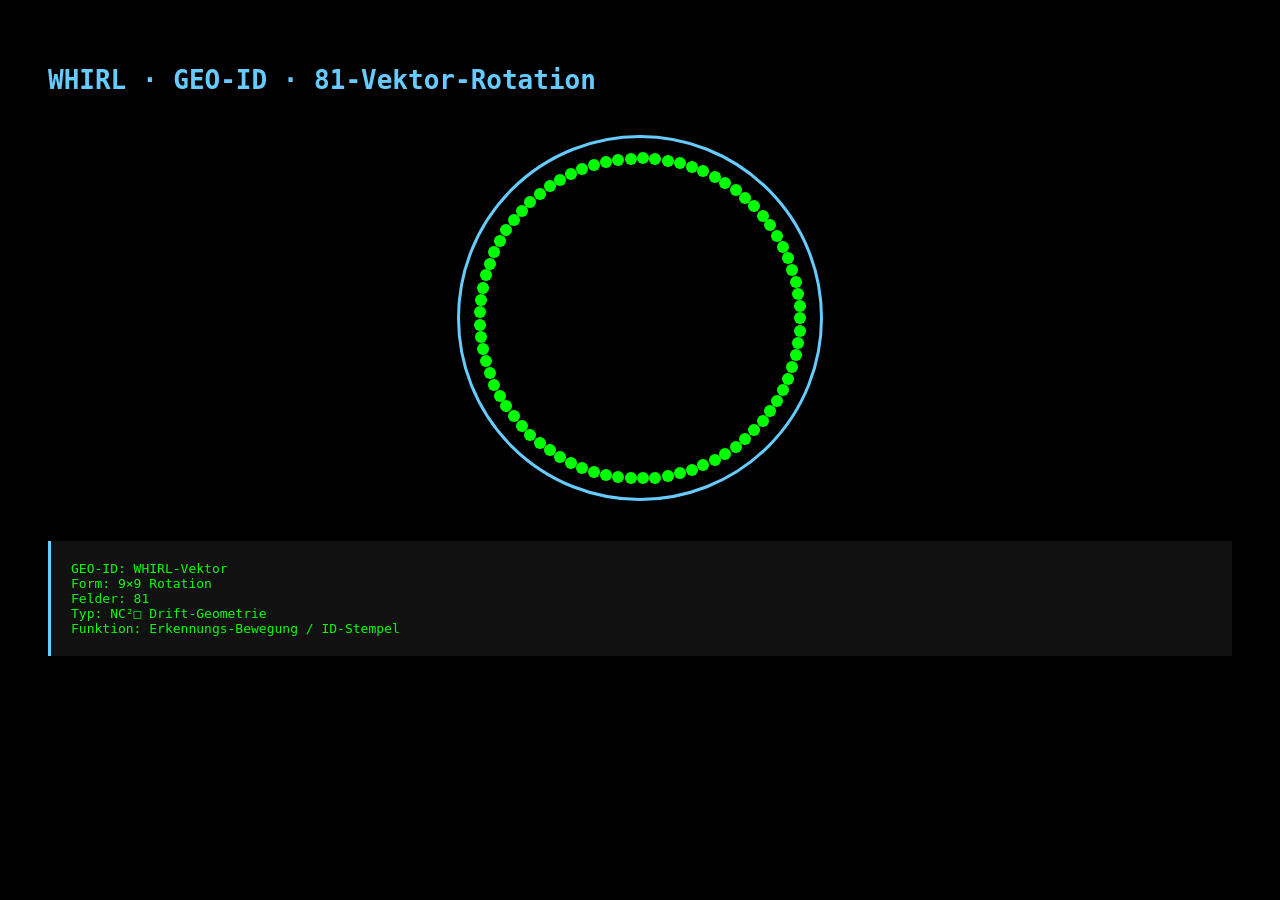
==== index.html @ 1dfeb4bd "Add files via upload" ====
<!DOCTYPE html>
<html lang="de">
<head>
<meta charset="UTF-8">
<title>WHIRL · NC²□ · GEO‑ID · 81‑Vektor</title>

<style>
body { background:#000; color:#0f0; font-family:monospace; padding:40px; }
h1 { color:#6cf; margin-bottom:30px; }

#geo {
    width: 360px;
    height: 360px;
    margin: 40px auto;
    border: 3px solid #6cf;
    border-radius: 50%;
    position: relative;
    animation: spin 9s linear infinite;
}

.dot {
    width: 12px;
    height: 12px;
    background:#0f0;
    border-radius:50%;
    position:absolute;
}

@keyframes spin {
    from { transform: rotate(0deg); }
    to   { transform: rotate(360deg); }
}

pre {
    background:#111;
    padding:20px;
    border-left:3px solid #6cf;
    white-space:pre-wrap;
}
</style>

</head>

<body>

<h1>WHIRL · GEO‑ID · 81‑Vektor‑Rotation</h1>

<div id="geo"></div>

<pre>
GEO‑ID: WHIRL‑Vektor
Form: 9×9 Rotation
Felder: 81
Typ: NC²□ Drift‑Geometrie
Funktion: Erkennungs‑Bewegung / ID‑Stempel
</pre>

<script>
// WHIRL als Vektor (81 Punkte)
const geo = document.getElementById("geo");
const count = 81;
const radius = 160;

for(let i=0; i<count; i++){
    const dot = document.createElement("div");
    dot.className = "dot";

    const angle = (i / count) * Math.PI * 2;
    const x = Math.cos(angle) * radius + 180 - 6;
    const y = Math.sin(angle) * radius + 180 - 6;

    dot.style.left = x + "px";
    dot.style.top = y + "px";

    geo.appendChild(dot);
}
</script>

</body>
</html>
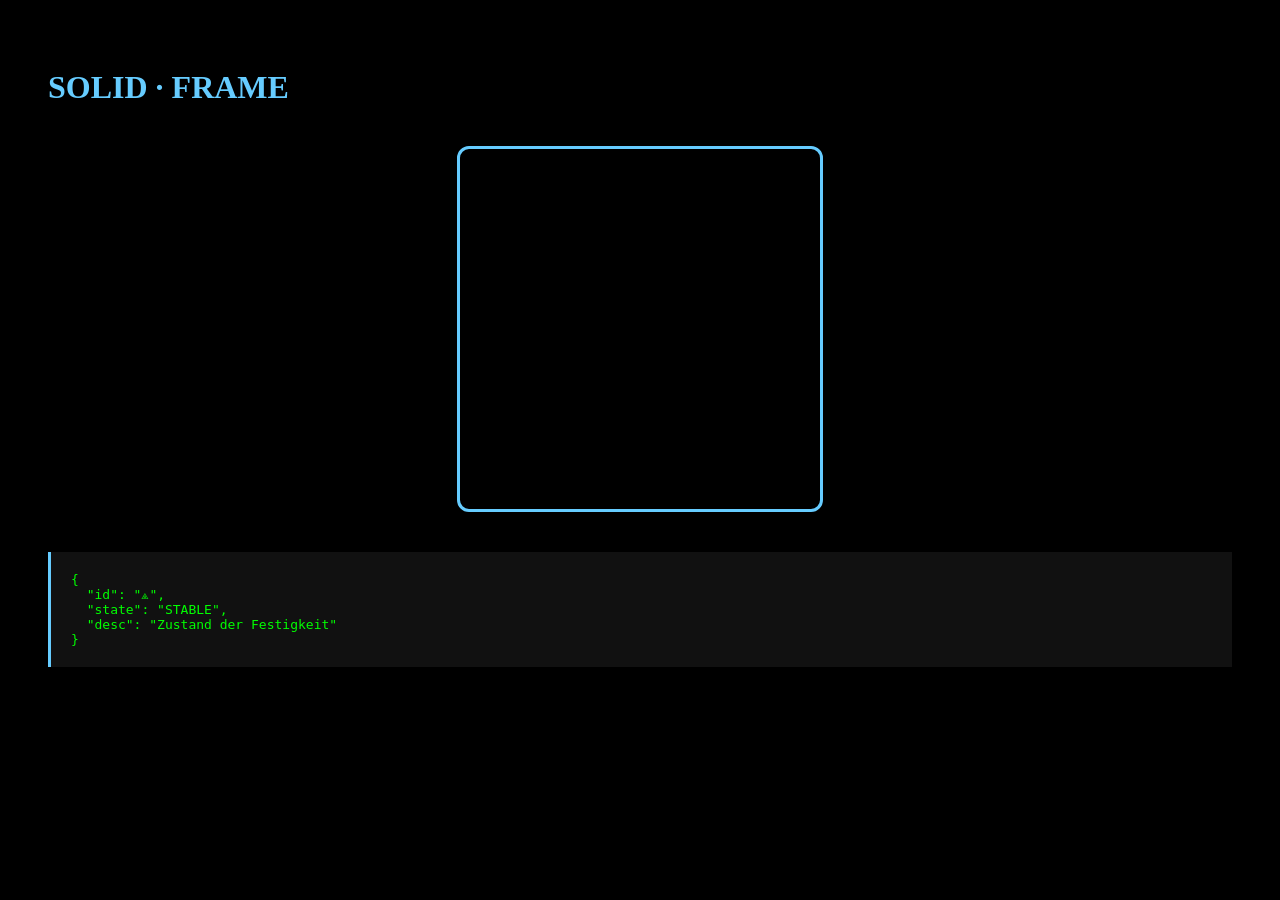
==== commit bbfa14fc: "Update index.html" ====
--- a/index.html
+++ b/index.html
@@ -2,78 +2,50 @@
 <html lang="de">
 <head>
 <meta charset="UTF-8">
-<title>WHIRL · NC²□ · GEO‑ID · 81‑Vektor</title>
+<title>SOLID · SEED ⟁</title>
 
 <style>
-body { background:#000; color:#0f0; font-family:monospace; padding:40px; }
-h1 { color:#6cf; margin-bottom:30px; }
+body { background:#000; color:#0f0; font-family:Consolas; padding:40px; }
+h1 { color:#6cf; }
+pre { background:#111; padding:20px; border-left:3px solid #6cf; }
 
-#geo {
+#solid {
     width: 360px;
     height: 360px;
     margin: 40px auto;
     border: 3px solid #6cf;
-    border-radius: 50%;
-    position: relative;
-    animation: spin 9s linear infinite;
-}
-
-.dot {
-    width: 12px;
-    height: 12px;
-    background:#0f0;
-    border-radius:50%;
-    position:absolute;
-}
-
-@keyframes spin {
-    from { transform: rotate(0deg); }
-    to   { transform: rotate(360deg); }
-}
-
-pre {
-    background:#111;
-    padding:20px;
-    border-left:3px solid #6cf;
-    white-space:pre-wrap;
+    border-radius: 12px;
 }
 </style>
-
 </head>
 
 <body>
 
-<h1>WHIRL · GEO‑ID · 81‑Vektor‑Rotation</h1>
+<h1>SOLID · FRAME</h1>
+<div id="solid"></div>
 
-<div id="geo"></div>
-
-<pre>
-GEO‑ID: WHIRL‑Vektor
-Form: 9×9 Rotation
-Felder: 81
-Typ: NC²□ Drift‑Geometrie
-Funktion: Erkennungs‑Bewegung / ID‑Stempel
-</pre>
+<pre id="out">Lade SOLID…</pre>
 
 <script>
-// WHIRL als Vektor (81 Punkte)
-const geo = document.getElementById("geo");
-const count = 81;
-const radius = 160;
+// =========================
+//  SEED · Ursprung
+// =========================
+const SEED = "⟁";
 
-for(let i=0; i<count; i++){
-    const dot = document.createElement("div");
-    dot.className = "dot";
+// =========================
+//  SOLID · Zustand der Festigkeit
+// =========================
+const SOLID = {
+    id: SEED,
+    state: "STABLE",
+    desc: "Zustand der Festigkeit"
+};
 
-    const angle = (i / count) * Math.PI * 2;
-    const x = Math.cos(angle) * radius + 180 - 6;
-    const y = Math.sin(angle) * radius + 180 - 6;
-
-    dot.style.left = x + "px";
-    dot.style.top = y + "px";
-
-    geo.appendChild(dot);
-}
+// =========================
+//  Ausgabe
+// =========================
+document.getElementById("out").textContent =
+    JSON.stringify(SOLID, null, 2);
 </script>
 
 </body>
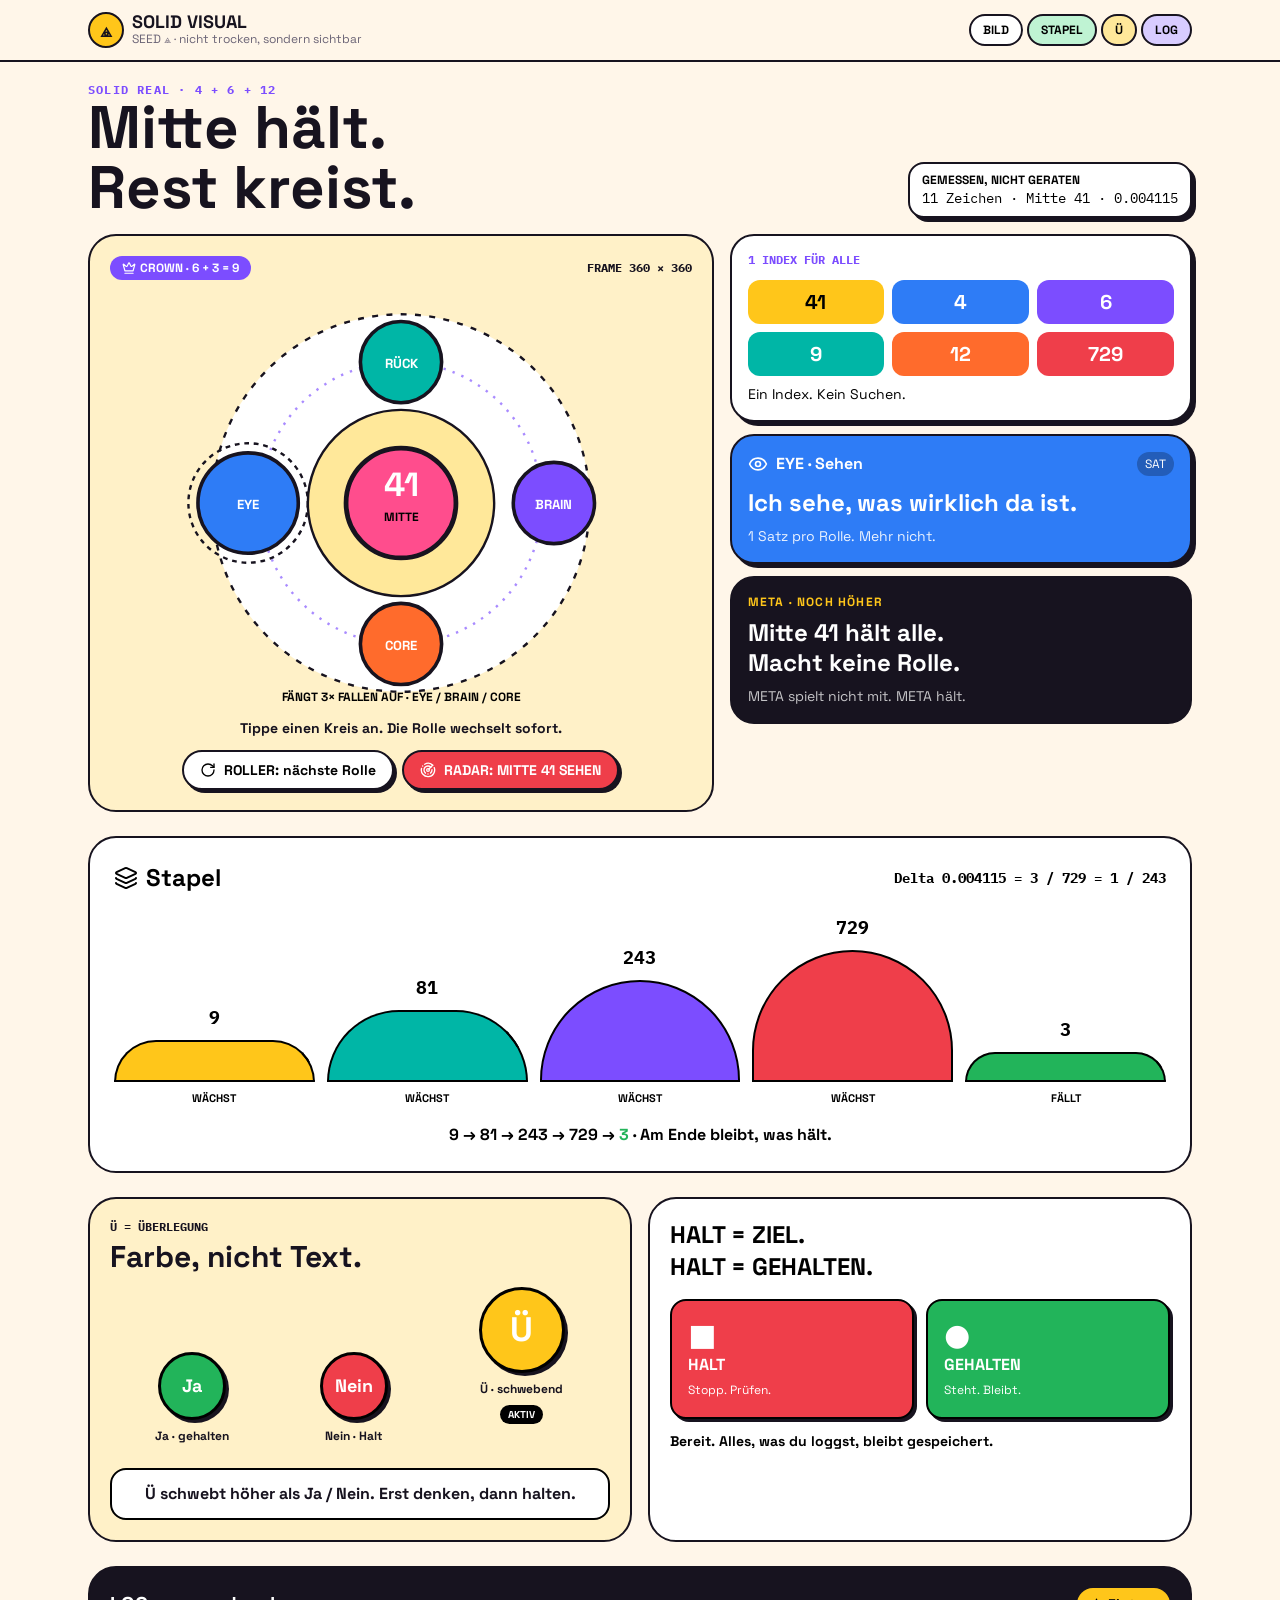
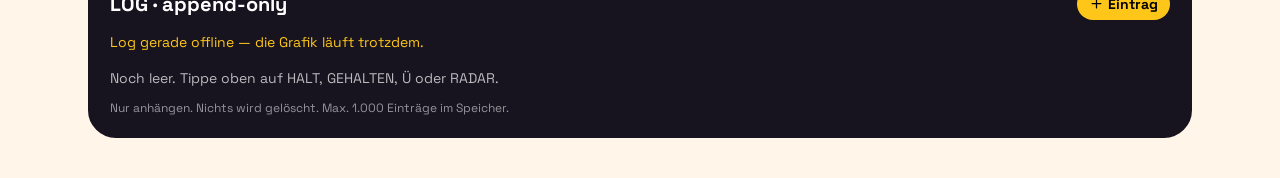
==== commit fbf10648: "Update print statement from 'Hello' to 'Goodbye'" ====
--- a/index.html
+++ b/index.html
@@ -1,52 +1,1412 @@
 <!DOCTYPE html>
-<html lang="de">
-<head>
-<meta charset="UTF-8">
-<title>SOLID · SEED ⟁</title>
-
-<style>
-body { background:#000; color:#0f0; font-family:Consolas; padding:40px; }
-h1 { color:#6cf; }
-pre { background:#111; padding:20px; border-left:3px solid #6cf; }
-
-#solid {
-    width: 360px;
-    height: 360px;
-    margin: 40px auto;
-    border: 3px solid #6cf;
-    border-radius: 12px;
+<html lang="en">
+<head><style>
+@font-face {
+  font-family: "Optimistic";
+  font-style: normal;
+  font-weight: 400 600;
+  font-display: swap;
+  src: url("/fonts/OptimisticAI_VF_Optimized.woff2") format("woff2");
+}
+@font-face {
+  font-family: "Optimistic Mono";
+  font-style: normal;
+  font-weight: 400;
+  font-display: swap;
+  src: url("/fonts/OptimisticMono_W_TextRegular.woff2") format("woff2");
+}
+:where(html) {
+  font-family: "Optimistic", system-ui, sans-serif;
+}
+:where(code, pre, kbd, samp) {
+  font-family: "Optimistic Mono", ui-monospace, monospace;
+}
+</style><style data-metaai-safe-area>:root { scroll-padding-top: var(--safe-area-scroll-padding-top, 0px); }
+[data-safe-area-inset-root]::before {
+  background: inherit;
+  content: "";
+  height: var(--safe-area-inset-top, 0px);
+  inset: 0 0 auto;
+  pointer-events: none;
+  position: fixed;
+  z-index: 2147483647;
+}
+</style><script data-metaai-safe-area-runtime>// (c) Meta Platforms, Inc. and affiliates. Confidential and proprietary.
+(() => {
+  const params = new URLSearchParams(window.location.search);
+  const rawInset = params.get('top_inset_px');
+  const parsedInset = rawInset !== null && /^\d+$/.test(rawInset)
+    ? Number(rawInset)
+    : 0;
+  const topInset = params.get('has_top_banner') === '1'
+    ? Math.min(parsedInset, 256)
+    : 0;
+  document.documentElement.style.setProperty('--safe-area-inset-top', `${topInset}px`);
+  document.documentElement.style.setProperty('--safe-area-scroll-padding-top', `${topInset}px`);
+  function observeNavigation() {
+    const root = document.getElementById('root');
+    if (root === null) return;
+    const observed = new Set();
+    let scheduled = false;
+    function syncScrollPadding() {
+      const elements = new Set(root.querySelectorAll('[data-safe-area-sticky-top]'));
+      for (const element of observed) {
+        if (!elements.has(element)) {
+          resizeObserver.unobserve(element);
+          observed.delete(element);
+        }
+      }
+      for (const element of elements) {
+        if (!observed.has(element)) {
+          resizeObserver.observe(element);
+          observed.add(element);
+        }
+      }
+      let padding = topInset;
+      for (const element of elements) {
+        const style = window.getComputedStyle(element);
+        if (style.position !== 'sticky' && style.position !== 'fixed') continue;
+        const top = Number.parseFloat(style.top);
+        if (Number.isFinite(top)) {
+          padding = Math.max(padding, top + element.getBoundingClientRect().height);
+        }
+      }
+      document.documentElement.style.setProperty(
+        '--safe-area-scroll-padding-top', `${Math.ceil(padding)}px`,
+      );
+    }
+    function scheduleUpdate() {
+      if (scheduled) return;
+      scheduled = true;
+      queueMicrotask(() => {
+        scheduled = false;
+        syncScrollPadding();
+      });
+    }
+    const resizeObserver = new ResizeObserver(scheduleUpdate);
+    const mutationObserver = new MutationObserver(scheduleUpdate);
+    mutationObserver.observe(root, {
+      attributeFilter: ['class', 'data-safe-area-sticky-top', 'hidden', 'style'],
+      attributes: true,
+      childList: true,
+      subtree: true,
+    });
+    window.addEventListener('resize', scheduleUpdate);
+    scheduleUpdate();
+  }
+  if (document.readyState === 'loading') {
+    document.addEventListener('DOMContentLoaded', observeNavigation, {once: true});
+  } else {
+    observeNavigation();
+  }
+})();
+</script><script data-metaai-records-guard>// (c) Meta Platforms, Inc. and affiliates. Confidential and proprietary.
+// When the records API rejects a write because the app is at its record
+// limit, this page answers the next writes itself with the same rejection.
+// The answers come after a delay, under an exponential backoff, and one probe
+// write goes to the network per backoff window. A new record that the API
+// accepts, or a delete that removes a record, ends the backoff. The backoff
+// also ends when a write comes 60 s or more after the last window, and no probe
+// from the last 60 s is in flight. The state is in memory only.
+//
+// The compiled-HTML contract checks (`stateful_crud_contract.rs` and
+// `stateful_hosted_release.rs`) read this file as part of the app. So it must
+// not contain a quoted records action, a browser storage API, the JSON request
+// header or encoder, a quoted POST method, a collection argument, or a name
+// bound to a quoted word. It must also not call a network function with a
+// quoted URL.
+(() => {
+  const nativeFetch = window.fetch;
+  if (typeof nativeFetch !== 'function') return;
+  const NativeRequest = window.Request;
+  const NativeResponse = window.Response;
+  const NativeURL = window.URL;
+  const NativePromise = window.Promise;
+  const parseJson = JSON.parse;
+  const reflectApply = Reflect.apply;
+  const startTimer = window.setTimeout.bind(window);
+  const stopTimer = window.clearTimeout.bind(window);
+  const monotonicNow = window.performance.now.bind(window.performance);
+  const CAPACITY_STATUS = 409;
+  const CAPACITY_BODY = '{"error":"artifact record limit reached"}';
+  const FIRST_WINDOW_MS = 1000;
+  const MAX_WINDOW_MS = 60000;
+  const LOCAL_ANSWER_DELAY_MS = 500;
+  const MAX_TRACKED_RECORDS = 2048;
+  const actionName = operation => ['records', operation].join('.');
+  const CREATE = actionName('create');
+  const PUT = actionName('put');
+  const GET = actionName('get');
+  const LIST = actionName('list');
+  const DELETE = actionName('delete');
+  const OBSERVED_ACTIONS = [CREATE, PUT, GET, LIST, DELETE];
+  const POST_METHOD = ['PO', 'ST'].join('');
+  const LOCAL_HEADERS = [
+    [['content', 'type'].join('-'), ['application', 'json'].join('/') + '; charset=utf-8'],
+    ['cache-control', 'no-store'],
+    ['x-metaai-records-guard', 'capacity'],
+  ];
+  // `epoch` changes when a window opens or closes. A rejected or accepted write
+  // that was sent in an earlier epoch does not change the window, so the writes
+  // that were in flight when the limit was reached count as one rejection.
+  let streak = 0;
+  let windowEndsAt = 0;
+  let epoch = 0;
+  let activeProbe = null;
+  const knownIds = new Set();
+  const knownKeys = new Map();
+  function recordKey(collection, value) {
+    return `${collection}\n${value}`;
+  }
+  function rememberId(collection, id) {
+    if (typeof id !== 'string') return;
+    const key = recordKey(collection, id);
+    knownIds.delete(key);
+    knownIds.add(key);
+    if (knownIds.size > MAX_TRACKED_RECORDS) knownIds.delete(knownIds.values().next().value);
+  }
+  // `savedId` is null when the outcome of the write is unknown. Then the key
+  // keeps the id that an earlier answer saved.
+  function rememberIdempotencyKey(collection, idempotencyKey, savedId) {
+    if (typeof idempotencyKey !== 'string') return;
+    const key = recordKey(collection, idempotencyKey);
+    const id = savedId ?? knownKeys.get(key) ?? null;
+    knownKeys.delete(key);
+    knownKeys.set(key, id);
+    if (knownKeys.size > MAX_TRACKED_RECORDS) knownKeys.delete(knownKeys.keys().next().value);
+  }
+  function forgetRecord(savedId) {
+    knownIds.delete(savedId);
+    for (const [idempotencyKey, keySavedId] of knownKeys) {
+      if (keySavedId === savedId) knownKeys.delete(idempotencyKey);
+    }
+  }
+  function forgetId(collection, id) {
+    if (typeof id === 'string') forgetRecord(recordKey(collection, id));
+  }
+  function targetsActions(input, init) {
+    const isRequest = input instanceof NativeRequest;
+    const method = init?.method ?? (isRequest ? input.method : 'GET');
+    if (String(method).toUpperCase() !== POST_METHOD) return false;
+    const base = window.location.href;
+    const url = isRequest ? input.url : String(input);
+    return new NativeURL(url, base).href === new NativeURL('actions', base).href;
+  }
+  // Returns the body text, a promise of it for a Request body, or null when
+  // the body cannot be JSON text.
+  function requestBody(input, init) {
+    const body = init?.body;
+    if (body !== undefined && body !== null) return typeof body === 'string' ? body : null;
+    return input instanceof NativeRequest ? input.clone().text() : null;
+  }
+  function requestSignal(input, init) {
+    if (init !== undefined && init !== null && init.signal !== undefined) return init.signal;
+    return input instanceof NativeRequest ? input.signal : null;
+  }
+  function parseAction(text) {
+    let payload;
+    try {
+      payload = parseJson(text);
+    } catch {
+      return null;
+    }
+    if (payload === null || typeof payload !== 'object' || Array.isArray(payload)) return null;
+    const name = payload.action;
+    if (!OBSERVED_ACTIONS.includes(name)) return null;
+    const args = payload.args ?? {};
+    if (typeof args !== 'object' || Array.isArray(args)) return null;
+    const collection = args.collection ?? 'items';
+    if (typeof collection !== 'string') return null;
+    return {name, args, collection};
+  }
+  function isWrite(action) {
+    return action.name === CREATE || action.name === PUT;
+  }
+  // The records API accepts these writes at the limit when their record
+  // exists: a create that replays a known idempotency key, and a put to a known
+  // record. A key or id is known when this page saw its record saved, or sent
+  // it in a write whose outcome is unknown.
+  function mayStillSucceed(action) {
+    if (action.name === CREATE) {
+      const idempotencyKey = action.args.idempotency_key;
+      return typeof idempotencyKey === 'string'
+        && knownKeys.has(recordKey(action.collection, idempotencyKey));
+    }
+    const id = action.args.id;
+    return typeof id === 'string' && knownIds.has(recordKey(action.collection, id));
+  }
+  function rememberUnknownOutcome(action) {
+    if (action.name === CREATE) {
+      rememberIdempotencyKey(action.collection, action.args.idempotency_key, null);
+    } else {
+      rememberId(action.collection, action.args.id);
+    }
+  }
+  // The API rejects a known key or id for capacity only when its record does
+  // not exist.
+  function revokeExemption(action) {
+    if (action.name === PUT) {
+      forgetId(action.collection, action.args.id);
+      return;
+    }
+    const key = recordKey(action.collection, action.args.idempotency_key);
+    const savedId = knownKeys.get(key);
+    knownKeys.delete(key);
+    if (typeof savedId === 'string') forgetRecord(savedId);
+  }
+  // A probe that never settles stops holding writes back after the longest
+  // window.
+  function windowIsOpen(time) {
+    if (time < windowEndsAt) return true;
+    return activeProbe !== null && time - activeProbe.startedAt < MAX_WINDOW_MS;
+  }
+  function openWindow(sentEpoch) {
+    if (sentEpoch !== epoch) return;
+    streak += 1;
+    windowEndsAt = monotonicNow() + Math.min(MAX_WINDOW_MS, FIRST_WINDOW_MS * 2 ** (streak - 1));
+    epoch += 1;
+  }
+  function closeWindow() {
+    if (streak === 0) return;
+    streak = 0;
+    windowEndsAt = 0;
+    activeProbe = null;
+    epoch += 1;
+  }
+  // The delay keeps an awaited retry loop from running on every microtask.
+  function answerLocally(signal) {
+    return new NativePromise((resolve, reject) => {
+      if (signal?.aborted) {
+        reject(signal.reason);
+        return;
+      }
+      let timer = 0;
+      const abort = () => {
+        stopTimer(timer);
+        reject(signal.reason);
+      };
+      timer = startTimer(() => {
+        signal?.removeEventListener('abort', abort);
+        resolve(new NativeResponse(CAPACITY_BODY, {status: CAPACITY_STATUS, headers: LOCAL_HEADERS}));
+      }, LOCAL_ANSWER_DELAY_MS);
+      signal?.addEventListener('abort', abort, {once: true});
+    });
+  }
+  function responseData(text) {
+    try {
+      const payload = parseJson(text);
+      return payload !== null && typeof payload === 'object' ? payload.data : undefined;
+    } catch {
+      return undefined;
+    }
+  }
+  function track(action, data) {
+    const collection = action.collection;
+    switch (action.name) {
+      case LIST:
+        if (Array.isArray(data?.records)) {
+          for (const record of data.records) rememberId(collection, record?.id);
+        }
+        return;
+      case DELETE:
+        if (data === true) {
+          forgetId(collection, action.args.id);
+          closeWindow();
+        }
+        return;
+      case CREATE:
+        if (typeof data?.id === 'string') {
+          rememberIdempotencyKey(collection, action.args.idempotency_key, recordKey(collection, data.id));
+        }
+        rememberId(collection, data?.id);
+        return;
+      default:
+        rememberId(collection, data?.id);
+    }
+  }
+  async function observe(action, response, sent) {
+    try {
+      const status = response.status;
+      const succeeded = status >= 200 && status < 300;
+      // A write that the API accepts only below the limit proves free space.
+      if (succeeded && isWrite(action) && !sent.mayStillSucceed && sent.epoch === epoch) {
+        closeWindow();
+      }
+      const capacityCandidate = status === CAPACITY_STATUS && isWrite(action);
+      if (!succeeded && !capacityCandidate) return;
+      const text = await response.clone().text();
+      if (succeeded) {
+        track(action, responseData(text));
+      } else if (text === CAPACITY_BODY) {
+        if (sent.mayStillSucceed) revokeExemption(action);
+        openWindow(sent.epoch);
+      }
+    } finally {
+      if (sent.probe !== null && activeProbe === sent.probe) activeProbe = null;
+    }
+  }
+  function handle(action, send, signal) {
+    if (action === null) return send();
+    const sent = {epoch, mayStillSucceed: false, probe: null};
+    if (isWrite(action)) {
+      sent.mayStillSucceed = mayStillSucceed(action);
+      if (streak > 0 && !sent.mayStillSucceed) {
+        const time = monotonicNow();
+        if (windowIsOpen(time)) return answerLocally(signal);
+        if (time - windowEndsAt < MAX_WINDOW_MS) {
+          activeProbe = {startedAt: time};
+          sent.probe = activeProbe;
+        } else {
+          // Another client or the agent can free space where this page cannot
+          // see it. So after a quiet period the write goes out as a normal write.
+          closeWindow();
+          sent.epoch = epoch;
+        }
+      }
+    }
+    return send().then(
+      response => observe(action, response, sent).then(() => response, () => response),
+      error => {
+        if (sent.probe !== null && activeProbe === sent.probe) activeProbe = null;
+        // A write that fails or is aborted after it is sent can still save its
+        // record.
+        if (isWrite(action)) rememberUnknownOutcome(action);
+        throw error;
+      },
+    );
+  }
+  function guardedFetch(input, init) {
+    const self = this;
+    const args = arguments;
+    const send = () => reflectApply(nativeFetch, self, args);
+    let body;
+    let signal;
+    try {
+      if (!targetsActions(input, init)) return send();
+      body = requestBody(input, init);
+      signal = requestSignal(input, init);
+    } catch {
+      return send();
+    }
+    if (body === null) return send();
+    if (typeof body === 'string') return handle(parseAction(body), send, signal);
+    return body.then(text => handle(parseAction(text), send, signal), () => send());
+  }
+  try {
+    window.fetch = guardedFetch;
+  } catch {
+    // A page that made the network function read-only keeps its own function.
+  }
+})();
+</script>
+  <meta charset="UTF-8">
+  <meta name="viewport" content="width=device-width, initial-scale=1">
+  <title>React Artifact</title>
+  <style>@import url('https://fonts.googleapis.com/css2?family=Space+Grotesk:wght@500;700&family=IBM+Plex+Mono:wght@500;700&display=swap');
+*, ::before, ::after{
+  --tw-border-spacing-x: 0;
+  --tw-border-spacing-y: 0;
+  --tw-translate-x: 0;
+  --tw-translate-y: 0;
+  --tw-rotate: 0;
+  --tw-skew-x: 0;
+  --tw-skew-y: 0;
+  --tw-scale-x: 1;
+  --tw-scale-y: 1;
+  --tw-pan-x:  ;
+  --tw-pan-y:  ;
+  --tw-pinch-zoom:  ;
+  --tw-scroll-snap-strictness: proximity;
+  --tw-gradient-from-position:  ;
+  --tw-gradient-via-position:  ;
+  --tw-gradient-to-position:  ;
+  --tw-ordinal:  ;
+  --tw-slashed-zero:  ;
+  --tw-numeric-figure:  ;
+  --tw-numeric-spacing:  ;
+  --tw-numeric-fraction:  ;
+  --tw-ring-inset:  ;
+  --tw-ring-offset-width: 0px;
+  --tw-ring-offset-color: #fff;
+  --tw-ring-color: rgb(59 130 246 / 0.5);
+  --tw-ring-offset-shadow: 0 0 #0000;
+  --tw-ring-shadow: 0 0 #0000;
+  --tw-shadow: 0 0 #0000;
+  --tw-shadow-colored: 0 0 #0000;
+  --tw-blur:  ;
+  --tw-brightness:  ;
+  --tw-contrast:  ;
+  --tw-grayscale:  ;
+  --tw-hue-rotate:  ;
+  --tw-invert:  ;
+  --tw-saturate:  ;
+  --tw-sepia:  ;
+  --tw-drop-shadow:  ;
+  --tw-backdrop-blur:  ;
+  --tw-backdrop-brightness:  ;
+  --tw-backdrop-contrast:  ;
+  --tw-backdrop-grayscale:  ;
+  --tw-backdrop-hue-rotate:  ;
+  --tw-backdrop-invert:  ;
+  --tw-backdrop-opacity:  ;
+  --tw-backdrop-saturate:  ;
+  --tw-backdrop-sepia:  ;
+  --tw-contain-size:  ;
+  --tw-contain-layout:  ;
+  --tw-contain-paint:  ;
+  --tw-contain-style:  ;
+}
+::backdrop{
+  --tw-border-spacing-x: 0;
+  --tw-border-spacing-y: 0;
+  --tw-translate-x: 0;
+  --tw-translate-y: 0;
+  --tw-rotate: 0;
+  --tw-skew-x: 0;
+  --tw-skew-y: 0;
+  --tw-scale-x: 1;
+  --tw-scale-y: 1;
+  --tw-pan-x:  ;
+  --tw-pan-y:  ;
+  --tw-pinch-zoom:  ;
+  --tw-scroll-snap-strictness: proximity;
+  --tw-gradient-from-position:  ;
+  --tw-gradient-via-position:  ;
+  --tw-gradient-to-position:  ;
+  --tw-ordinal:  ;
+  --tw-slashed-zero:  ;
+  --tw-numeric-figure:  ;
+  --tw-numeric-spacing:  ;
+  --tw-numeric-fraction:  ;
+  --tw-ring-inset:  ;
+  --tw-ring-offset-width: 0px;
+  --tw-ring-offset-color: #fff;
+  --tw-ring-color: rgb(59 130 246 / 0.5);
+  --tw-ring-offset-shadow: 0 0 #0000;
+  --tw-ring-shadow: 0 0 #0000;
+  --tw-shadow: 0 0 #0000;
+  --tw-shadow-colored: 0 0 #0000;
+  --tw-blur:  ;
+  --tw-brightness:  ;
+  --tw-contrast:  ;
+  --tw-grayscale:  ;
+  --tw-hue-rotate:  ;
+  --tw-invert:  ;
+  --tw-saturate:  ;
+  --tw-sepia:  ;
+  --tw-drop-shadow:  ;
+  --tw-backdrop-blur:  ;
+  --tw-backdrop-brightness:  ;
+  --tw-backdrop-contrast:  ;
+  --tw-backdrop-grayscale:  ;
+  --tw-backdrop-hue-rotate:  ;
+  --tw-backdrop-invert:  ;
+  --tw-backdrop-opacity:  ;
+  --tw-backdrop-saturate:  ;
+  --tw-backdrop-sepia:  ;
+  --tw-contain-size:  ;
+  --tw-contain-layout:  ;
+  --tw-contain-paint:  ;
+  --tw-contain-style:  ;
+}
+/*
+! tailwindcss v3.4.18 | MIT License | https://tailwindcss.com
+*/
+/*
+1. Prevent padding and border from affecting element width. (https://github.com/mozdevs/cssremedy/issues/4)
+2. Allow adding a border to an element by just adding a border-width. (https://github.com/tailwindcss/tailwindcss/pull/116)
+*/
+*,
+::before,
+::after {
+  box-sizing: border-box;
+  /* 1 */
+  border-width: 0;
+  /* 2 */
+  border-style: solid;
+  /* 2 */
+  border-color: #e5e7eb;
+  /* 2 */
+}
+::before,
+::after {
+  --tw-content: '';
+}
+/*
+1. Use a consistent sensible line-height in all browsers.
+2. Prevent adjustments of font size after orientation changes in iOS.
+3. Use a more readable tab size.
+4. Use the user's configured `sans` font-family by default.
+5. Use the user's configured `sans` font-feature-settings by default.
+6. Use the user's configured `sans` font-variation-settings by default.
+7. Disable tap highlights on iOS
+*/
+html,
+:host {
+  line-height: 1.5;
+  /* 1 */
+  -webkit-text-size-adjust: 100%;
+  /* 2 */
+  -moz-tab-size: 4;
+  /* 3 */
+  -o-tab-size: 4;
+     tab-size: 4;
+  /* 3 */
+  font-family: ui-sans-serif, system-ui, sans-serif, "Apple Color Emoji", "Segoe UI Emoji", "Segoe UI Symbol", "Noto Color Emoji";
+  /* 4 */
+  font-feature-settings: normal;
+  /* 5 */
+  font-variation-settings: normal;
+  /* 6 */
+  -webkit-tap-highlight-color: transparent;
+  /* 7 */
+}
+/*
+1. Remove the margin in all browsers.
+2. Inherit line-height from `html` so users can set them as a class directly on the `html` element.
+*/
+body {
+  margin: 0;
+  /* 1 */
+  line-height: inherit;
+  /* 2 */
+}
+/*
+1. Add the correct height in Firefox.
+2. Correct the inheritance of border color in Firefox. (https://bugzilla.mozilla.org/show_bug.cgi?id=190655)
+3. Ensure horizontal rules are visible by default.
+*/
+hr {
+  height: 0;
+  /* 1 */
+  color: inherit;
+  /* 2 */
+  border-top-width: 1px;
+  /* 3 */
+}
+/*
+Add the correct text decoration in Chrome, Edge, and Safari.
+*/
+abbr:where([title]) {
+  -webkit-text-decoration: underline dotted;
+          text-decoration: underline dotted;
+}
+/*
+Remove the default font size and weight for headings.
+*/
+h1,
+h2,
+h3,
+h4,
+h5,
+h6 {
+  font-size: inherit;
+  font-weight: inherit;
+}
+/*
+Reset links to optimize for opt-in styling instead of opt-out.
+*/
+a {
+  color: inherit;
+  text-decoration: inherit;
+}
+/*
+Add the correct font weight in Edge and Safari.
+*/
+b,
+strong {
+  font-weight: bolder;
+}
+/*
+1. Use the user's configured `mono` font-family by default.
+2. Use the user's configured `mono` font-feature-settings by default.
+3. Use the user's configured `mono` font-variation-settings by default.
+4. Correct the odd `em` font sizing in all browsers.
+*/
+code,
+kbd,
+samp,
+pre {
+  font-family: ui-monospace, SFMono-Regular, Menlo, Monaco, Consolas, "Liberation Mono", "Courier New", monospace;
+  /* 1 */
+  font-feature-settings: normal;
+  /* 2 */
+  font-variation-settings: normal;
+  /* 3 */
+  font-size: 1em;
+  /* 4 */
+}
+/*
+Add the correct font size in all browsers.
+*/
+small {
+  font-size: 80%;
+}
+/*
+Prevent `sub` and `sup` elements from affecting the line height in all browsers.
+*/
+sub,
+sup {
+  font-size: 75%;
+  line-height: 0;
+  position: relative;
+  vertical-align: baseline;
+}
+sub {
+  bottom: -0.25em;
+}
+sup {
+  top: -0.5em;
+}
+/*
+1. Remove text indentation from table contents in Chrome and Safari. (https://bugs.chromium.org/p/chromium/issues/detail?id=999088, https://bugs.webkit.org/show_bug.cgi?id=201297)
+2. Correct table border color inheritance in all Chrome and Safari. (https://bugs.chromium.org/p/chromium/issues/detail?id=935729, https://bugs.webkit.org/show_bug.cgi?id=195016)
+3. Remove gaps between table borders by default.
+*/
+table {
+  text-indent: 0;
+  /* 1 */
+  border-color: inherit;
+  /* 2 */
+  border-collapse: collapse;
+  /* 3 */
+}
+/*
+1. Change the font styles in all browsers.
+2. Remove the margin in Firefox and Safari.
+3. Remove default padding in all browsers.
+*/
+button,
+input,
+optgroup,
+select,
+textarea {
+  font-family: inherit;
+  /* 1 */
+  font-feature-settings: inherit;
+  /* 1 */
+  font-variation-settings: inherit;
+  /* 1 */
+  font-size: 100%;
+  /* 1 */
+  font-weight: inherit;
+  /* 1 */
+  line-height: inherit;
+  /* 1 */
+  letter-spacing: inherit;
+  /* 1 */
+  color: inherit;
+  /* 1 */
+  margin: 0;
+  /* 2 */
+  padding: 0;
+  /* 3 */
+}
+/*
+Remove the inheritance of text transform in Edge and Firefox.
+*/
+button,
+select {
+  text-transform: none;
+}
+/*
+1. Correct the inability to style clickable types in iOS and Safari.
+2. Remove default button styles.
+*/
+button,
+input:where([type='button']),
+input:where([type='reset']),
+input:where([type='submit']) {
+  -webkit-appearance: button;
+  /* 1 */
+  background-color: transparent;
+  /* 2 */
+  background-image: none;
+  /* 2 */
+}
+/*
+Use the modern Firefox focus style for all focusable elements.
+*/
+:-moz-focusring {
+  outline: auto;
+}
+/*
+Remove the additional `:invalid` styles in Firefox. (https://github.com/mozilla/gecko-dev/blob/2f9eacd9d3d995c937b4251a5557d95d494c9be1/layout/style/res/forms.css#L728-L737)
+*/
+:-moz-ui-invalid {
+  box-shadow: none;
+}
+/*
+Add the correct vertical alignment in Chrome and Firefox.
+*/
+progress {
+  vertical-align: baseline;
+}
+/*
+Correct the cursor style of increment and decrement buttons in Safari.
+*/
+::-webkit-inner-spin-button,
+::-webkit-outer-spin-button {
+  height: auto;
+}
+/*
+1. Correct the odd appearance in Chrome and Safari.
+2. Correct the outline style in Safari.
+*/
+[type='search'] {
+  -webkit-appearance: textfield;
+  /* 1 */
+  outline-offset: -2px;
+  /* 2 */
+}
+/*
+Remove the inner padding in Chrome and Safari on macOS.
+*/
+::-webkit-search-decoration {
+  -webkit-appearance: none;
+}
+/*
+1. Correct the inability to style clickable types in iOS and Safari.
+2. Change font properties to `inherit` in Safari.
+*/
+::-webkit-file-upload-button {
+  -webkit-appearance: button;
+  /* 1 */
+  font: inherit;
+  /* 2 */
+}
+/*
+Add the correct display in Chrome and Safari.
+*/
+summary {
+  display: list-item;
+}
+/*
+Removes the default spacing and border for appropriate elements.
+*/
+blockquote,
+dl,
+dd,
+h1,
+h2,
+h3,
+h4,
+h5,
+h6,
+hr,
+figure,
+p,
+pre {
+  margin: 0;
+}
+fieldset {
+  margin: 0;
+  padding: 0;
+}
+legend {
+  padding: 0;
+}
+ol,
+ul,
+menu {
+  list-style: none;
+  margin: 0;
+  padding: 0;
+}
+/*
+Reset default styling for dialogs.
+*/
+dialog {
+  padding: 0;
+}
+/*
+Prevent resizing textareas horizontally by default.
+*/
+textarea {
+  resize: vertical;
+}
+/*
+1. Reset the default placeholder opacity in Firefox. (https://github.com/tailwindlabs/tailwindcss/issues/3300)
+2. Set the default placeholder color to the user's configured gray 400 color.
+*/
+input::-moz-placeholder, textarea::-moz-placeholder {
+  opacity: 1;
+  /* 1 */
+  color: #9ca3af;
+  /* 2 */
+}
+input::placeholder,
+textarea::placeholder {
+  opacity: 1;
+  /* 1 */
+  color: #9ca3af;
+  /* 2 */
+}
+/*
+Set the default cursor for buttons.
+*/
+button,
+[role="button"] {
+  cursor: pointer;
+}
+/*
+Make sure disabled buttons don't get the pointer cursor.
+*/
+:disabled {
+  cursor: default;
+}
+/*
+1. Make replaced elements `display: block` by default. (https://github.com/mozdevs/cssremedy/issues/14)
+2. Add `vertical-align: middle` to align replaced elements more sensibly by default. (https://github.com/jensimmons/cssremedy/issues/14#issuecomment-634934210)
+   This can trigger a poorly considered lint error in some tools but is included by design.
+*/
+img,
+svg,
+video,
+canvas,
+audio,
+iframe,
+embed,
+object {
+  display: block;
+  /* 1 */
+  vertical-align: middle;
+  /* 2 */
+}
+/*
+Constrain images and videos to the parent width and preserve their intrinsic aspect ratio. (https://github.com/mozdevs/cssremedy/issues/14)
+*/
+img,
+video {
+  max-width: 100%;
+  height: auto;
+}
+/* Make elements with the HTML hidden attribute stay hidden by default */
+[hidden]:where(:not([hidden="until-found"])) {
+  display: none;
+}
+.relative{
+  position: relative;
+}
+.sticky{
+  position: sticky;
+}
+.z-20{
+  z-index: 20;
+}
+.mx-auto{
+  margin-left: auto;
+  margin-right: auto;
+}
+.mt-1{
+  margin-top: 0.25rem;
+}
+.mt-2{
+  margin-top: 0.5rem;
+}
+.mt-3{
+  margin-top: 0.75rem;
+}
+.mt-4{
+  margin-top: 1rem;
+}
+.mt-5{
+  margin-top: 1.25rem;
+}
+.mt-6{
+  margin-top: 1.5rem;
+}
+.mt-8{
+  margin-top: 2rem;
+}
+.flex{
+  display: flex;
+}
+.inline-flex{
+  display: inline-flex;
+}
+.grid{
+  display: grid;
+}
+.h-9{
+  height: 2.25rem;
+}
+.h-auto{
+  height: auto;
+}
+.w-9{
+  width: 2.25rem;
+}
+.w-full{
+  width: 100%;
+}
+.min-w-\[56px\]{
+  min-width: 56px;
+}
+.max-w-6xl{
+  max-width: 72rem;
+}
+.max-w-\[430px\]{
+  max-width: 430px;
+}
+.flex-1{
+  flex: 1 1 0%;
+}
+.-translate-y-5{
+  --tw-translate-y: -1.25rem;
+  transform: translate(var(--tw-translate-x), var(--tw-translate-y)) rotate(var(--tw-rotate)) skewX(var(--tw-skew-x)) skewY(var(--tw-skew-y)) scaleX(var(--tw-scale-x)) scaleY(var(--tw-scale-y));
+}
+.cursor-pointer{
+  cursor: pointer;
+}
+.grid-cols-2{
+  grid-template-columns: repeat(2, minmax(0, 1fr));
+}
+.grid-cols-3{
+  grid-template-columns: repeat(3, minmax(0, 1fr));
+}
+.flex-col{
+  flex-direction: column;
+}
+.flex-wrap{
+  flex-wrap: wrap;
+}
+.place-items-center{
+  place-items: center;
+}
+.items-end{
+  align-items: flex-end;
+}
+.items-center{
+  align-items: center;
+}
+.justify-center{
+  justify-content: center;
+}
+.justify-between{
+  justify-content: space-between;
+}
+.justify-around{
+  justify-content: space-around;
+}
+.gap-1{
+  gap: 0.25rem;
+}
+.gap-2{
+  gap: 0.5rem;
+}
+.gap-3{
+  gap: 0.75rem;
+}
+.gap-4{
+  gap: 1rem;
+}
+.space-y-1\.5 > :not([hidden]) ~ :not([hidden]){
+  --tw-space-y-reverse: 0;
+  margin-top: calc(0.375rem * calc(1 - var(--tw-space-y-reverse)));
+  margin-bottom: calc(0.375rem * var(--tw-space-y-reverse));
+}
+.overflow-x-clip{
+  overflow-x: clip;
+}
+.rounded-2xl{
+  border-radius: 1rem;
+}
+.rounded-\[24px\]{
+  border-radius: 24px;
+}
+.rounded-\[28px\]{
+  border-radius: 28px;
+}
+.rounded-full{
+  border-radius: 9999px;
+}
+.rounded-xl{
+  border-radius: 0.75rem;
+}
+.rounded-t-full{
+  border-top-left-radius: 9999px;
+  border-top-right-radius: 9999px;
+}
+.border-2{
+  border-width: 2px;
+}
+.border-\[3px\]{
+  border-width: 3px;
+}
+.border-b{
+  border-bottom-width: 1px;
+}
+.border-b-2{
+  border-bottom-width: 2px;
+}
+.border-\[var\(--line\)\]{
+  border-color: var(--line);
+}
+.border-black{
+  --tw-border-opacity: 1;
+  border-color: rgb(0 0 0 / var(--tw-border-opacity, 1));
+}
+.border-white\/15{
+  border-color: rgb(255 255 255 / 0.15);
+}
+.bg-\[\#00B6A6\]{
+  --tw-bg-opacity: 1;
+  background-color: rgb(0 182 166 / var(--tw-bg-opacity, 1));
+}
+.bg-\[\#17131F\]{
+  --tw-bg-opacity: 1;
+  background-color: rgb(23 19 31 / var(--tw-bg-opacity, 1));
+}
+.bg-\[\#22B45A\]{
+  --tw-bg-opacity: 1;
+  background-color: rgb(34 180 90 / var(--tw-bg-opacity, 1));
+}
+.bg-\[\#2E7CF6\]{
+  --tw-bg-opacity: 1;
+  background-color: rgb(46 124 246 / var(--tw-bg-opacity, 1));
+}
+.bg-\[\#7C4DFF\]{
+  --tw-bg-opacity: 1;
+  background-color: rgb(124 77 255 / var(--tw-bg-opacity, 1));
+}
+.bg-\[\#BFF3D3\]{
+  --tw-bg-opacity: 1;
+  background-color: rgb(191 243 211 / var(--tw-bg-opacity, 1));
+}
+.bg-\[\#D8CCFF\]{
+  --tw-bg-opacity: 1;
+  background-color: rgb(216 204 255 / var(--tw-bg-opacity, 1));
+}
+.bg-\[\#EF3E4A\]{
+  --tw-bg-opacity: 1;
+  background-color: rgb(239 62 74 / var(--tw-bg-opacity, 1));
+}
+.bg-\[\#FF6B2C\]{
+  --tw-bg-opacity: 1;
+  background-color: rgb(255 107 44 / var(--tw-bg-opacity, 1));
+}
+.bg-\[\#FFC61A\]{
+  --tw-bg-opacity: 1;
+  background-color: rgb(255 198 26 / var(--tw-bg-opacity, 1));
+}
+.bg-\[\#FFE89A\]{
+  --tw-bg-opacity: 1;
+  background-color: rgb(255 232 154 / var(--tw-bg-opacity, 1));
+}
+.bg-\[\#FFF1C8\]{
+  --tw-bg-opacity: 1;
+  background-color: rgb(255 241 200 / var(--tw-bg-opacity, 1));
+}
+.bg-\[var\(--bg\)\]{
+  background-color: var(--bg);
+}
+.bg-black{
+  --tw-bg-opacity: 1;
+  background-color: rgb(0 0 0 / var(--tw-bg-opacity, 1));
+}
+.bg-black\/25{
+  background-color: rgb(0 0 0 / 0.25);
+}
+.bg-white{
+  --tw-bg-opacity: 1;
+  background-color: rgb(255 255 255 / var(--tw-bg-opacity, 1));
+}
+.p-3{
+  padding: 0.75rem;
+}
+.p-4{
+  padding: 1rem;
+}
+.p-5{
+  padding: 1.25rem;
+}
+.px-2{
+  padding-left: 0.5rem;
+  padding-right: 0.5rem;
+}
+.px-3{
+  padding-left: 0.75rem;
+  padding-right: 0.75rem;
+}
+.px-4{
+  padding-left: 1rem;
+  padding-right: 1rem;
+}
+.py-0\.5{
+  padding-top: 0.125rem;
+  padding-bottom: 0.125rem;
+}
+.py-1{
+  padding-top: 0.25rem;
+  padding-bottom: 0.25rem;
+}
+.py-1\.5{
+  padding-top: 0.375rem;
+  padding-bottom: 0.375rem;
+}
+.py-2{
+  padding-top: 0.5rem;
+  padding-bottom: 0.5rem;
+}
+.py-3{
+  padding-top: 0.75rem;
+  padding-bottom: 0.75rem;
+}
+.pb-1\.5{
+  padding-bottom: 0.375rem;
+}
+.pb-10{
+  padding-bottom: 2.5rem;
+}
+.pb-2{
+  padding-bottom: 0.5rem;
+}
+.pt-5{
+  padding-top: 1.25rem;
+}
+.text-left{
+  text-align: left;
+}
+.text-center{
+  text-align: center;
+}
+.text-2xl{
+  font-size: 1.5rem;
+  line-height: 2rem;
+}
+.text-3xl{
+  font-size: 1.875rem;
+  line-height: 2.25rem;
+}
+.text-4xl{
+  font-size: 2.25rem;
+  line-height: 2.5rem;
+}
+.text-\[10px\]{
+  font-size: 10px;
+}
+.text-\[11px\]{
+  font-size: 11px;
+}
+.text-lg{
+  font-size: 1.125rem;
+  line-height: 1.75rem;
+}
+.text-sm{
+  font-size: 0.875rem;
+  line-height: 1.25rem;
+}
+.text-xl{
+  font-size: 1.25rem;
+  line-height: 1.75rem;
+}
+.text-xs{
+  font-size: 0.75rem;
+  line-height: 1rem;
+}
+.font-black{
+  font-weight: 900;
+}
+.font-bold{
+  font-weight: 700;
+}
+.font-normal{
+  font-weight: 400;
+}
+.leading-\[0\.95\]{
+  line-height: 0.95;
+}
+.leading-none{
+  line-height: 1;
+}
+.leading-tight{
+  line-height: 1.25;
+}
+.tracking-widest{
+  letter-spacing: 0.1em;
+}
+.text-\[\#22B45A\]{
+  --tw-text-opacity: 1;
+  color: rgb(34 180 90 / var(--tw-text-opacity, 1));
+}
+.text-\[\#7C4DFF\]{
+  --tw-text-opacity: 1;
+  color: rgb(124 77 255 / var(--tw-text-opacity, 1));
+}
+.text-\[\#FFC61A\]{
+  --tw-text-opacity: 1;
+  color: rgb(255 198 26 / var(--tw-text-opacity, 1));
+}
+.text-\[var\(--muted\)\]{
+  color: var(--muted);
+}
+.text-black{
+  --tw-text-opacity: 1;
+  color: rgb(0 0 0 / var(--tw-text-opacity, 1));
+}
+.text-white{
+  --tw-text-opacity: 1;
+  color: rgb(255 255 255 / var(--tw-text-opacity, 1));
+}
+.text-white\/55{
+  color: rgb(255 255 255 / 0.55);
+}
+.text-white\/70{
+  color: rgb(255 255 255 / 0.7);
+}
+.text-white\/75{
+  color: rgb(255 255 255 / 0.75);
+}
+.text-white\/80{
+  color: rgb(255 255 255 / 0.8);
+}
+.text-white\/90{
+  color: rgb(255 255 255 / 0.9);
+}
+.shadow-\[3px_3px_0_\#17131F\]{
+  --tw-shadow: 3px 3px 0 #17131F;
+  --tw-shadow-colored: 3px 3px 0 var(--tw-shadow-color);
+  box-shadow: var(--tw-ring-offset-shadow, 0 0 #0000), var(--tw-ring-shadow, 0 0 #0000), var(--tw-shadow);
+}
+.shadow-\[3px_3px_0_var\(--line\)\]{
+  --tw-shadow: 3px 3px 0 var(--line);
+  --tw-shadow-colored: 3px 3px 0 var(--tw-shadow-color);
+  box-shadow: var(--tw-ring-offset-shadow, 0 0 #0000), var(--tw-ring-shadow, 0 0 #0000), var(--tw-shadow);
+}
+.shadow-\[4px_4px_0_var\(--line\)\]{
+  --tw-shadow: 4px 4px 0 var(--line);
+  --tw-shadow-colored: 4px 4px 0 var(--tw-shadow-color);
+  box-shadow: var(--tw-ring-offset-shadow, 0 0 #0000), var(--tw-ring-shadow, 0 0 #0000), var(--tw-shadow);
+}
+:root{
+  --bg:#FFF6E9;
+  --surface:#FFFFFF;
+  --ink:#17131F;
+  --muted:#6B6476;
+  --line:#17131F;
+  --green:#22B45A;
+  --red:#EF3E4A;
+  --yellow:#FFC61A;
+  --blue:#2E7CF6;
+  --violet:#7C4DFF;
+  --orange:#FF6B2C;
+  --teal:#00B6A6;
+  --pink:#FF4D8D;
+  --safe-area-inset-top:0px;
+}
+@media (prefers-color-scheme: dark){
+  :root{
+    --bg:#17131F;
+    --surface:#241F31;
+    --ink:#FFF6E9;
+    --muted:#C6BFD1;
+    --line:#FFF6E9;
+  }
+}
+*{
+  box-sizing:border-box
+}
+html{
+  scroll-behavior:smooth
+}
+body{
+  margin:0;
+  background:var(--bg);
+  color:var(--ink);
+  font-family:'Space Grotesk',system-ui,sans-serif
+}
+.mono{
+  font-family:'IBM Plex Mono',ui-monospace,monospace
+}
+.ring-pulse{
+  transform-origin:180px 180px;
+  animation:spin 2.4s linear infinite
+}
+@keyframes spin{
+  to{
+    transform:rotate(360deg)
+  }
+}
+@keyframes floaty{
+  0%,100%{
+    transform:translateY(0)
+  }
+  50%{
+    transform:translateY(-9px)
+  }
+}
+.floaty{
+  animation:floaty 2.2s ease-in-out infinite
+}
+@keyframes pop{
+  0%{
+    transform:scale(.86)
+  }
+  100%{
+    transform:scale(1)
+  }
+}
+.pop{
+  animation:pop .22s ease-out
+}
+button{
+  font:inherit
+}
+.active\:translate-x-\[2px\]:active{
+  --tw-translate-x: 2px;
+  transform: translate(var(--tw-translate-x), var(--tw-translate-y)) rotate(var(--tw-rotate)) skewX(var(--tw-skew-x)) skewY(var(--tw-skew-y)) scaleX(var(--tw-scale-x)) scaleY(var(--tw-scale-y));
+}
+.active\:translate-y-\[2px\]:active{
+  --tw-translate-y: 2px;
+  transform: translate(var(--tw-translate-x), var(--tw-translate-y)) rotate(var(--tw-rotate)) skewX(var(--tw-skew-x)) skewY(var(--tw-skew-y)) scaleX(var(--tw-scale-x)) scaleY(var(--tw-scale-y));
+}
+.active\:shadow-none:active{
+  --tw-shadow: 0 0 #0000;
+  --tw-shadow-colored: 0 0 #0000;
+  box-shadow: var(--tw-ring-offset-shadow, 0 0 #0000), var(--tw-ring-shadow, 0 0 #0000), var(--tw-shadow);
+}
+@media (min-width: 640px){
+  .sm\:p-5{
+    padding: 1.25rem;
+  }
+  .sm\:p-6{
+    padding: 1.5rem;
+  }
+  .sm\:px-6{
+    padding-left: 1.5rem;
+    padding-right: 1.5rem;
+  }
+  .sm\:text-6xl{
+    font-size: 3.75rem;
+    line-height: 1;
+  }
+}
+@media (min-width: 768px){
+  .md\:grid-cols-2{
+    grid-template-columns: repeat(2, minmax(0, 1fr));
+  }
+}
+@media (min-width: 1024px){
+  .lg\:grid-cols-\[minmax\(0\2c 1\.15fr\)_minmax\(280px\2c 0\.85fr\)\]{
+    grid-template-columns: minmax(0,1.15fr) minmax(280px,0.85fr);
+  }
 }
 </style>
 </head>
-
 <body>
-
-<h1>SOLID · FRAME</h1>
-<div id="solid"></div>
-
-<pre id="out">Lade SOLID…</pre>
-
-<script>
-// =========================
-//  SEED · Ursprung
-// =========================
-const SEED = "⟁";
-
-// =========================
-//  SOLID · Zustand der Festigkeit
-// =========================
-const SOLID = {
-    id: SEED,
-    state: "STABLE",
-    desc: "Zustand der Festigkeit"
-};
-
-// =========================
-//  Ausgabe
-// =========================
-document.getElementById("out").textContent =
-    JSON.stringify(SOLID, null, 2);
+  <div id="root"></div>
+  
+  <script type="module">var uf=Object.create;var{getPrototypeOf:af,defineProperty:Wl,getOwnPropertyNames:sf}=Object;var cf=Object.prototype.hasOwnProperty;var Ue=(e,t,n)=>{n=e!=null?uf(af(e)):{};let r=t||!e||!e.__esModule?Wl(n,"default",{value:e,enumerable:!0}):n;for(let l of sf(e))if(!cf.call(r,l))Wl(r,l,{get:()=>e[l],enumerable:!0});return r};var wr=(e,t)=>()=>(t||e((t={exports:{}}).exports,t),t.exports);var ff=(e,t)=>{for(var n in t)Wl(e,n,{get:t[n],enumerable:!0,configurable:!0,set:(r)=>t[n]=()=>r})};var df=(e,t)=>()=>(e&&(t=e(e=0)),t);var gt=wr((zf)=>{var mn=Symbol.for("react.element"),pf=Symbol.for("react.portal"),mf=Symbol.for("react.fragment"),hf=Symbol.for("react.strict_mode"),vf=Symbol.for("react.profiler"),yf=Symbol.for("react.provider"),gf=Symbol.for("react.context"),wf=Symbol.for("react.forward_ref"),Sf=Symbol.for("react.suspense"),kf=Symbol.for("react.memo"),xf=Symbol.for("react.lazy"),mu=Symbol.iterator;function Ef(e){if(e===null||typeof e!=="object")return null;return e=mu&&e[mu]||e["@@iterator"],typeof e==="function"?e:null}var yu={isMounted:function(){return!1},enqueueForceUpdate:function(){},enqueueReplaceState:function(){},enqueueSetState:function(){}},gu=Object.assign,wu={};function It(e,t,n){this.props=e,this.context=t,this.refs=wu,this.updater=n||yu}It.prototype.isReactComponent={};It.prototype.setState=function(e,t){if(typeof e!=="object"&&typeof e!=="function"&&e!=null)throw Error("setState(...): takes an object of state variables to update or a function which returns an object of state variables.");this.updater.enqueueSetState(this,e,t,"setState")};It.prototype.forceUpdate=function(e){this.updater.enqueueForceUpdate(this,e,"forceUpdate")};function Su(){}Su.prototype=It.prototype;function Kl(e,t,n){this.props=e,this.context=t,this.refs=wu,this.updater=n||yu}var Yl=Kl.prototype=new Su;Yl.constructor=Kl;gu(Yl,It.prototype);Yl.isPureReactComponent=!0;var hu=Array.isArray,ku=Object.prototype.hasOwnProperty,Gl={current:null},xu={key:!0,ref:!0,__self:!0,__source:!0};function Eu(e,t,n){var r,l={},o=null,i=null;if(t!=null)for(r in t.ref!==void 0&&(i=t.ref),t.key!==void 0&&(o=""+t.key),t)ku.call(t,r)&&!xu.hasOwnProperty(r)&&(l[r]=t[r]);var u=arguments.length-2;if(u===1)l.children=n;else if(1<u){for(var a=Array(u),c=0;c<u;c++)a[c]=arguments[c+2];l.children=a}if(e&&e.defaultProps)for(r in u=e.defaultProps,u)l[r]===void 0&&(l[r]=u[r]);return{$$typeof:mn,type:e,key:o,ref:i,props:l,_owner:Gl.current}}function Nf(e,t){return{$$typeof:mn,type:e.type,key:t,ref:e.ref,props:e.props,_owner:e._owner}}function Xl(e){return typeof e==="object"&&e!==null&&e.$$typeof===mn}function Cf(e){var t={"=":"=0",":":"=2"};return"$"+e.replace(/[=:]/g,function(n){return t[n]})}var vu=/\/+/g;function Ql(e,t){return typeof e==="object"&&e!==null&&e.key!=null?Cf(""+e.key):t.toString(36)}function kr(e,t,n,r,l){var o=typeof e;if(o==="undefined"||o==="boolean")e=null;var i=!1;if(e===null)i=!0;else switch(o){case"string":case"number":i=!0;break;case"object":switch(e.$$typeof){case mn:case pf:i=!0}}if(i)return i=e,l=l(i),e=r===""?"."+Ql(i,0):r,hu(l)?(n="",e!=null&&(n=e.replace(vu,"$&/")+"/"),kr(l,t,n,"",function(c){return c})):l!=null&&(Xl(l)&&(l=Nf(l,n+(!l.key||i&&i.key===l.key?"":(""+l.key).replace(vu,"$&/")+"/")+e)),t.push(l)),1;if(i=0,r=r===""?".":r+":",hu(e))for(var u=0;u<e.length;u++){o=e[u];var a=r+Ql(o,u);i+=kr(o,t,n,a,l)}else if(a=Ef(e),typeof a==="function")for(e=a.call(e),u=0;!(o=e.next()).done;)o=o.value,a=r+Ql(o,u++),i+=kr(o,t,n,a,l);else if(o==="object")throw t=String(e),Error("Objects are not valid as a React child (found: "+(t==="[object Object]"?"object with keys {"+Object.keys(e).join(", ")+"}":t)+"). If you meant to render a collection of children, use an array instead.");return i}function Sr(e,t,n){if(e==null)return e;var r=[],l=0;return kr(e,r,"","",function(o){return t.call(n,o,l++)}),r}function _f(e){if(e._status===-1){var t=e._result;t=t(),t.then(function(n){if(e._status===0||e._status===-1)e._status=1,e._result=n},function(n){if(e._status===0||e._status===-1)e._status=2,e._result=n}),e._status===-1&&(e._status=0,e._result=t)}if(e._status===1)return e._result.default;throw e._result}var re={current:null},xr={transition:null},Pf={ReactCurrentDispatcher:re,ReactCurrentBatchConfig:xr,ReactCurrentOwner:Gl};function Nu(){throw Error("act(...) is not supported in production builds of React.")}zf.Children={map:Sr,forEach:function(e,t,n){Sr(e,function(){t.apply(this,arguments)},n)},count:function(e){var t=0;return Sr(e,function(){t++}),t},toArray:function(e){return Sr(e,function(t){return t})||[]},only:function(e){if(!Xl(e))throw Error("React.Children.only expected to receive a single React element child.");return e}};zf.Component=It;zf.Fragment=mf;zf.Profiler=vf;zf.PureComponent=Kl;zf.StrictMode=hf;zf.Suspense=Sf;zf.__SECRET_INTERNALS_DO_NOT_USE_OR_YOU_WILL_BE_FIRED=Pf;zf.act=Nu;zf.cloneElement=function(e,t,n){if(e===null||e===void 0)throw Error("React.cloneElement(...): The argument must be a React element, but you passed "+e+".");var r=gu({},e.props),l=e.key,o=e.ref,i=e._owner;if(t!=null){if(t.ref!==void 0&&(o=t.ref,i=Gl.current),t.key!==void 0&&(l=""+t.key),e.type&&e.type.defaultProps)var u=e.type.defaultProps;for(a in t)ku.call(t,a)&&!xu.hasOwnProperty(a)&&(r[a]=t[a]===void 0&&u!==void 0?u[a]:t[a])}var a=arguments.length-2;if(a===1)r.children=n;else if(1<a){u=Array(a);for(var c=0;c<a;c++)u[c]=arguments[c+2];r.children=u}return{$$typeof:mn,type:e.type,key:l,ref:o,props:r,_owner:i}};zf.createContext=function(e){return e={$$typeof:gf,_currentValue:e,_currentValue2:e,_threadCount:0,Provider:null,Consumer:null,_defaultValue:null,_globalName:null},e.Provider={$$typeof:yf,_context:e},e.Consumer=e};zf.createElement=Eu;zf.createFactory=function(e){var t=Eu.bind(null,e);return t.type=e,t};zf.createRef=function(){return{current:null}};zf.forwardRef=function(e){return{$$typeof:wf,render:e}};zf.isValidElement=Xl;zf.lazy=function(e){return{$$typeof:xf,_payload:{_status:-1,_result:e},_init:_f}};zf.memo=function(e,t){return{$$typeof:kf,type:e,compare:t===void 0?null:t}};zf.startTransition=function(e){var t=xr.transition;xr.transition={};try{e()}finally{xr.transition=t}};zf.unstable_act=Nu;zf.useCallback=function(e,t){return re.current.useCallback(e,t)};zf.useContext=function(e){return re.current.useContext(e)};zf.useDebugValue=function(){};zf.useDeferredValue=function(e){return re.current.useDeferredValue(e)};zf.useEffect=function(e,t){return re.current.useEffect(e,t)};zf.useId=function(){return re.current.useId()};zf.useImperativeHandle=function(e,t,n){return re.current.useImperativeHandle(e,t,n)};zf.useInsertionEffect=function(e,t){return re.current.useInsertionEffect(e,t)};zf.useLayoutEffect=function(e,t){return re.current.useLayoutEffect(e,t)};zf.useMemo=function(e,t){return re.current.useMemo(e,t)};zf.useReducer=function(e,t,n){return re.current.useReducer(e,t,n)};zf.useRef=function(e){return re.current.useRef(e)};zf.useState=function(e){return re.current.useState(e)};zf.useSyncExternalStore=function(e,t,n){return re.current.useSyncExternalStore(e,t,n)};zf.useTransition=function(){return re.current.useTransition()};zf.version="18.3.1"});var Ru=wr((dd)=>{function Jl(e,t){var n=e.length;e.push(t);e:for(;0<n;){var r=n-1>>>1,l=e[r];if(0<Er(l,t))e[r]=t,e[n]=l,n=r;else break e}}function Ee(e){return e.length===0?null:e[0]}function Pr(e){if(e.length===0)return null;var t=e[0],n=e.pop();if(n!==t){e[0]=n;e:for(var r=0,l=e.length,o=l>>>1;r<o;){var i=2*(r+1)-1,u=e[i],a=i+1,c=e[a];if(0>Er(u,n))a<l&&0>Er(c,u)?(e[r]=c,e[a]=n,r=a):(e[r]=u,e[i]=n,r=i);else if(a<l&&0>Er(c,n))e[r]=c,e[a]=n,r=a;else break e}}return t}function Er(e,t){var n=e.sortIndex-t.sortIndex;return n!==0?n:e.id-t.id}if(typeof performance==="object"&&typeof performance.now==="function")ql=performance,dd.unstable_now=function(){return ql.now()};else Nr=Date,jl=Nr.now(),dd.unstable_now=function(){return Nr.now()-jl};var ql,Nr,jl,Re=[],Je=[],fd=1,ve=null,j=3,zr=!1,wt=!1,vn=!1,_u=typeof setTimeout==="function"?setTimeout:null,Pu=typeof clearTimeout==="function"?clearTimeout:null,Cu=typeof setImmediate<"u"?setImmediate:null;typeof navigator<"u"&&navigator.scheduling!==void 0&&navigator.scheduling.isInputPending!==void 0&&navigator.scheduling.isInputPending.bind(navigator.scheduling);function bl(e){for(var t=Ee(Je);t!==null;){if(t.callback===null)Pr(Je);else if(t.startTime<=e)Pr(Je),t.sortIndex=t.expirationTime,Jl(Re,t);else break;t=Ee(Je)}}function to(e){if(vn=!1,bl(e),!wt)if(Ee(Re)!==null)wt=!0,ro(no);else{var t=Ee(Je);t!==null&&lo(to,t.startTime-e)}}function no(e,t){wt=!1,vn&&(vn=!1,Pu(yn),yn=-1),zr=!0;var n=j;try{bl(t);for(ve=Ee(Re);ve!==null&&(!(ve.expirationTime>t)||e&&!Fu());){var r=ve.callback;if(typeof r==="function"){ve.callback=null,j=ve.priorityLevel;var l=r(ve.expirationTime<=t);t=dd.unstable_now(),typeof l==="function"?ve.callback=l:ve===Ee(Re)&&Pr(Re),bl(t)}else Pr(Re);ve=Ee(Re)}if(ve!==null)var o=!0;else{var i=Ee(Je);i!==null&&lo(to,i.startTime-t),o=!1}return o}finally{ve=null,j=n,zr=!1}}var Tr=!1,Cr=null,yn=-1,zu=5,Tu=-1;function Fu(){return dd.unstable_now()-Tu<zu?!1:!0}function Zl(){if(Cr!==null){var e=dd.unstable_now();Tu=e;var t=!0;try{t=Cr(!0,e)}finally{t?hn():(Tr=!1,Cr=null)}}else Tr=!1}var hn;if(typeof Cu==="function")hn=function(){Cu(Zl)};else if(typeof MessageChannel<"u")_r=new MessageChannel,eo=_r.port2,_r.port1.onmessage=Zl,hn=function(){eo.postMessage(null)};else hn=function(){_u(Zl,0)};var _r,eo;function ro(e){Cr=e,Tr||(Tr=!0,hn())}function lo(e,t){yn=_u(function(){e(dd.unstable_now())},t)}dd.unstable_IdlePriority=5;dd.unstable_ImmediatePriority=1;dd.unstable_LowPriority=4;dd.unstable_NormalPriority=3;dd.unstable_Profiling=null;dd.unstable_UserBlockingPriority=2;dd.unstable_cancelCallback=function(e){e.callback=null};dd.unstable_continueExecution=function(){wt||zr||(wt=!0,ro(no))};dd.unstable_forceFrameRate=function(e){0>e||125<e?console.error("forceFrameRate takes a positive int between 0 and 125, forcing frame rates higher than 125 fps is not supported"):zu=0<e?Math.floor(1000/e):5};dd.unstable_getCurrentPriorityLevel=function(){return j};dd.unstable_getFirstCallbackNode=function(){return Ee(Re)};dd.unstable_next=function(e){switch(j){case 1:case 2:case 3:var t=3;break;default:t=j}var n=j;j=t;try{return e()}finally{j=n}};dd.unstable_pauseExecution=function(){};dd.unstable_requestPaint=function(){};dd.unstable_runWithPriority=function(e,t){switch(e){case 1:case 2:case 3:case 4:case 5:break;default:e=3}var n=j;j=e;try{return t()}finally{j=n}};dd.unstable_scheduleCallback=function(e,t,n){var r=dd.unstable_now();switch(typeof n==="object"&&n!==null?(n=n.delay,n=typeof n==="number"&&0<n?r+n:r):n=r,e){case 1:var l=-1;break;case 2:l=250;break;case 5:l=1073741823;break;case 4:l=1e4;break;default:l=5000}return l=n+l,e={id:fd++,callback:t,priorityLevel:e,startTime:n,expirationTime:l,sortIndex:-1},n>r?(e.sortIndex=n,Jl(Je,e),Ee(Re)===null&&e===Ee(Je)&&(vn?(Pu(yn),yn=-1):vn=!0,lo(to,n-r))):(e.sortIndex=l,Jl(Re,e),wt||zr||(wt=!0,ro(no))),e};dd.unstable_shouldYield=Fu;dd.unstable_wrapCallback=function(e){var t=j;return function(){var n=j;j=t;try{return e.apply(this,arguments)}finally{j=n}}}});var fu={};ff(fu,{version:()=>Kc,unstable_renderSubtreeIntoContainer:()=>Qc,unstable_batchedUpdates:()=>Wc,unmountComponentAtNode:()=>$c,render:()=>Vc,hydrateRoot:()=>Hc,hydrate:()=>Bc,flushSync:()=>Uc,findDOMNode:()=>Ac,createRoot:()=>Mc,createPortal:()=>Ic,__SECRET_INTERNALS_DO_NOT_USE_OR_YOU_WILL_BE_FIRED:()=>Oc});function y(e){for(var t="https://reactjs.org/docs/error-decoder.html?invariant="+e,n=1;n<arguments.length;n++)t+="&args[]="+encodeURIComponent(arguments[n]);return"Minified React error #"+e+"; visit "+t+" for the full message or use the non-minified dev environment for full errors and additional helpful warnings."}function Dt(e,t){rn(e,t),rn(e+"Capture",t)}function rn(e,t){$n[e]=t;for(e=0;e<t.length;e++)Aa.add(t[e])}function Ld(e){if(Po.call(Du,e))return!0;if(Po.call(Lu,e))return!1;if(Rd.test(e))return Du[e]=!0;return Lu[e]=!0,!1}function Dd(e,t,n,r){if(n!==null&&n.type===0)return!1;switch(typeof t){case"function":case"symbol":return!0;case"boolean":if(r)return!1;if(n!==null)return!n.acceptsBooleans;return e=e.toLowerCase().slice(0,5),e!=="data-"&&e!=="aria-";default:return!1}}function Od(e,t,n,r){if(t===null||typeof t>"u"||Dd(e,t,n,r))return!0;if(r)return!1;if(n!==null)switch(n.type){case 3:return!t;case 4:return t===!1;case 5:return isNaN(t);case 6:return isNaN(t)||1>t}return!1}function ie(e,t,n,r,l,o,i){this.acceptsBooleans=t===2||t===3||t===4,this.attributeName=r,this.attributeNamespace=l,this.mustUseProperty=n,this.propertyName=e,this.type=t,this.sanitizeURL=o,this.removeEmptyString=i}function xi(e){return e[1].toUpperCase()}function Ei(e,t,n,r){var l=q.hasOwnProperty(t)?q[t]:null;if(l!==null?l.type!==0:r||!(2<t.length)||t[0]!=="o"&&t[0]!=="O"||t[1]!=="n"&&t[1]!=="N")Od(t,n,l,r)&&(n=null),r||l===null?Ld(t)&&(n===null?e.removeAttribute(t):e.setAttribute(t,""+n)):l.mustUseProperty?e[l.propertyName]=n===null?l.type===3?!1:"":n:(t=l.attributeName,r=l.attributeNamespace,n===null?e.removeAttribute(t):(l=l.type,n=l===3||l===4&&n===!0?"":""+n,r?e.setAttributeNS(r,t,n):e.setAttribute(t,n)))}function gn(e){if(e===null||typeof e!=="object")return null;return e=Ou&&e[Ou]||e["@@iterator"],typeof e==="function"?e:null}function Cn(e){if(oo===void 0)try{throw Error()}catch(n){var t=n.stack.trim().match(/\n( *(at )?)/);oo=t&&t[1]||""}return`
+`+oo+e}function uo(e,t){if(!e||io)return"";io=!0;var n=Error.prepareStackTrace;Error.prepareStackTrace=void 0;try{if(t)if(t=function(){throw Error()},Object.defineProperty(t.prototype,"props",{set:function(){throw Error()}}),typeof Reflect==="object"&&Reflect.construct){try{Reflect.construct(t,[])}catch(c){var r=c}Reflect.construct(e,[],t)}else{try{t.call()}catch(c){r=c}e.call(t.prototype)}else{try{throw Error()}catch(c){r=c}e()}}catch(c){if(c&&r&&typeof c.stack==="string"){for(var l=c.stack.split(`
+`),o=r.stack.split(`
+`),i=l.length-1,u=o.length-1;1<=i&&0<=u&&l[i]!==o[u];)u--;for(;1<=i&&0<=u;i--,u--)if(l[i]!==o[u]){if(i!==1||u!==1)do if(i--,u--,0>u||l[i]!==o[u]){var a=`
+`+l[i].replace(" at new "," at ");return e.displayName&&a.includes("<anonymous>")&&(a=a.replace("<anonymous>",e.displayName)),a}while(1<=i&&0<=u);break}}}finally{io=!1,Error.prepareStackTrace=n}return(e=e?e.displayName||e.name:"")?Cn(e):""}function Id(e){switch(e.tag){case 5:return Cn(e.type);case 16:return Cn("Lazy");case 13:return Cn("Suspense");case 19:return Cn("SuspenseList");case 0:case 2:case 15:return e=uo(e.type,!1),e;case 11:return e=uo(e.type.render,!1),e;case 1:return e=uo(e.type,!0),e;default:return""}}function Ro(e){if(e==null)return null;if(typeof e==="function")return e.displayName||e.name||null;if(typeof e==="string")return e;switch(e){case Ht:return"Fragment";case Bt:return"Portal";case zo:return"Profiler";case Ni:return"StrictMode";case To:return"Suspense";case Fo:return"SuspenseList"}if(typeof e==="object")switch(e.$$typeof){case Ba:return(e.displayName||"Context")+".Consumer";case Ua:return(e._context.displayName||"Context")+".Provider";case Ci:var t=e.render;return e=e.displayName,e||(e=t.displayName||t.name||"",e=e!==""?"ForwardRef("+e+")":"ForwardRef"),e;case _i:return t=e.displayName||null,t!==null?t:Ro(e.type)||"Memo";case je:t=e._payload,e=e._init;try{return Ro(e(t))}catch(n){}}return null}function Md(e){var t=e.type;switch(e.tag){case 24:return"Cache";case 9:return(t.displayName||"Context")+".Consumer";case 10:return(t._context.displayName||"Context")+".Provider";case 18:return"DehydratedFragment";case 11:return e=t.render,e=e.displayName||e.name||"",t.displayName||(e!==""?"ForwardRef("+e+")":"ForwardRef");case 7:return"Fragment";case 5:return t;case 4:return"Portal";case 3:return"Root";case 6:return"Text";case 16:return Ro(t);case 8:return t===Ni?"StrictMode":"Mode";case 22:return"Offscreen";case 12:return"Profiler";case 21:return"Scope";case 13:return"Suspense";case 19:return"SuspenseList";case 25:return"TracingMarker";case 1:case 0:case 17:case 2:case 14:case 15:if(typeof t==="function")return t.displayName||t.name||null;if(typeof t==="string")return t}return null}function dt(e){switch(typeof e){case"boolean":case"number":case"string":case"undefined":return e;case"object":return e;default:return""}}function Va(e){var t=e.type;return(e=e.nodeName)&&e.toLowerCase()==="input"&&(t==="checkbox"||t==="radio")}function Ad(e){var t=Va(e)?"checked":"value",n=Object.getOwnPropertyDescriptor(e.constructor.prototype,t),r=""+e[t];if(!e.hasOwnProperty(t)&&typeof n<"u"&&typeof n.get==="function"&&typeof n.set==="function"){var{get:l,set:o}=n;return Object.defineProperty(e,t,{configurable:!0,get:function(){return l.call(this)},set:function(i){r=""+i,o.call(this,i)}}),Object.defineProperty(e,t,{enumerable:n.enumerable}),{getValue:function(){return r},setValue:function(i){r=""+i},stopTracking:function(){e._valueTracker=null,delete e[t]}}}}function Rr(e){e._valueTracker||(e._valueTracker=Ad(e))}function $a(e){if(!e)return!1;var t=e._valueTracker;if(!t)return!0;var n=t.getValue(),r="";return e&&(r=Va(e)?e.checked?"true":"false":e.value),e=r,e!==n?(t.setValue(e),!0):!1}function nl(e){if(e=e||(typeof document<"u"?document:void 0),typeof e>"u")return null;try{return e.activeElement||e.body}catch(t){return e.body}}function Lo(e,t){var n=t.checked;return B({},t,{defaultChecked:void 0,defaultValue:void 0,value:void 0,checked:n!=null?n:e._wrapperState.initialChecked})}function Iu(e,t){var n=t.defaultValue==null?"":t.defaultValue,r=t.checked!=null?t.checked:t.defaultChecked;n=dt(t.value!=null?t.value:n),e._wrapperState={initialChecked:r,initialValue:n,controlled:t.type==="checkbox"||t.type==="radio"?t.checked!=null:t.value!=null}}function Wa(e,t){t=t.checked,t!=null&&Ei(e,"checked",t,!1)}function Do(e,t){Wa(e,t);var n=dt(t.value),r=t.type;if(n!=null)if(r==="number"){if(n===0&&e.value===""||e.value!=n)e.value=""+n}else e.value!==""+n&&(e.value=""+n);else if(r==="submit"||r==="reset"){e.removeAttribute("value");return}t.hasOwnProperty("value")?Oo(e,t.type,n):t.hasOwnProperty("defaultValue")&&Oo(e,t.type,dt(t.defaultValue)),t.checked==null&&t.defaultChecked!=null&&(e.defaultChecked=!!t.defaultChecked)}function Mu(e,t,n){if(t.hasOwnProperty("value")||t.hasOwnProperty("defaultValue")){var r=t.type;if(!(r!=="submit"&&r!=="reset"||t.value!==void 0&&t.value!==null))return;t=""+e._wrapperState.initialValue,n||t===e.value||(e.value=t),e.defaultValue=t}n=e.name,n!==""&&(e.name=""),e.defaultChecked=!!e._wrapperState.initialChecked,n!==""&&(e.name=n)}function Oo(e,t,n){if(t!=="number"||nl(e.ownerDocument)!==e)n==null?e.defaultValue=""+e._wrapperState.initialValue:e.defaultValue!==""+n&&(e.defaultValue=""+n)}function qt(e,t,n,r){if(e=e.options,t){t={};for(var l=0;l<n.length;l++)t["$"+n[l]]=!0;for(n=0;n<e.length;n++)l=t.hasOwnProperty("$"+e[n].value),e[n].selected!==l&&(e[n].selected=l),l&&r&&(e[n].defaultSelected=!0)}else{n=""+dt(n),t=null;for(l=0;l<e.length;l++){if(e[l].value===n){e[l].selected=!0,r&&(e[l].defaultSelected=!0);return}t!==null||e[l].disabled||(t=e[l])}t!==null&&(t.selected=!0)}}function Io(e,t){if(t.dangerouslySetInnerHTML!=null)throw Error(y(91));return B({},t,{value:void 0,defaultValue:void 0,children:""+e._wrapperState.initialValue})}function Au(e,t){var n=t.value;if(n==null){if(n=t.children,t=t.defaultValue,n!=null){if(t!=null)throw Error(y(92));if(_n(n)){if(1<n.length)throw Error(y(93));n=n[0]}t=n}t==null&&(t=""),n=t}e._wrapperState={initialValue:dt(n)}}function Qa(e,t){var n=dt(t.value),r=dt(t.defaultValue);n!=null&&(n=""+n,n!==e.value&&(e.value=n),t.defaultValue==null&&e.defaultValue!==n&&(e.defaultValue=n)),r!=null&&(e.defaultValue=""+r)}function Uu(e){var t=e.textContent;t===e._wrapperState.initialValue&&t!==""&&t!==null&&(e.value=t)}function Ka(e){switch(e){case"svg":return"http://www.w3.org/2000/svg";case"math":return"http://www.w3.org/1998/Math/MathML";default:return"http://www.w3.org/1999/xhtml"}}function Mo(e,t){return e==null||e==="http://www.w3.org/1999/xhtml"?Ka(t):e==="http://www.w3.org/2000/svg"&&t==="foreignObject"?"http://www.w3.org/1999/xhtml":e}function Wn(e,t){if(t){var n=e.firstChild;if(n&&n===e.lastChild&&n.nodeType===3){n.nodeValue=t;return}}e.textContent=t}function Ga(e,t,n){return t==null||typeof t==="boolean"||t===""?"":n||typeof t!=="number"||t===0||Dn.hasOwnProperty(e)&&Dn[e]?(""+t).trim():t+"px"}function Xa(e,t){e=e.style;for(var n in t)if(t.hasOwnProperty(n)){var r=n.indexOf("--")===0,l=Ga(n,t[n],r);n==="float"&&(n="cssFloat"),r?e.setProperty(n,l):e[n]=l}}function Ao(e,t){if(t){if(Bd[e]&&(t.children!=null||t.dangerouslySetInnerHTML!=null))throw Error(y(137,e));if(t.dangerouslySetInnerHTML!=null){if(t.children!=null)throw Error(y(60));if(typeof t.dangerouslySetInnerHTML!=="object"||!("__html"in t.dangerouslySetInnerHTML))throw Error(y(61))}if(t.style!=null&&typeof t.style!=="object")throw Error(y(62))}}function Uo(e,t){if(e.indexOf("-")===-1)return typeof t.is==="string";switch(e){case"annotation-xml":case"color-profile":case"font-face":case"font-face-src":case"font-face-uri":case"font-face-format":case"font-face-name":case"missing-glyph":return!1;default:return!0}}function Pi(e){return e=e.target||e.srcElement||window,e.correspondingUseElement&&(e=e.correspondingUseElement),e.nodeType===3?e.parentNode:e}function Bu(e){if(e=ur(e)){if(typeof Ho!=="function")throw Error(y(280));var t=e.stateNode;t&&(t=Fl(t),Ho(e.stateNode,e.type,t))}}function Za(e){jt?bt?bt.push(e):bt=[e]:jt=e}function Ja(){if(jt){var e=jt,t=bt;if(bt=jt=null,Bu(e),t)for(e=0;e<t.length;e++)Bu(t[e])}}function qa(e,t){return e(t)}function ja(){}function ba(e,t,n){if(ao)return e(t,n);ao=!0;try{return qa(e,t,n)}finally{if(ao=!1,jt!==null||bt!==null)ja(),Ja()}}function Qn(e,t){var n=e.stateNode;if(n===null)return null;var r=Fl(n);if(r===null)return null;n=r[t];e:switch(t){case"onClick":case"onClickCapture":case"onDoubleClick":case"onDoubleClickCapture":case"onMouseDown":case"onMouseDownCapture":case"onMouseMove":case"onMouseMoveCapture":case"onMouseUp":case"onMouseUpCapture":case"onMouseEnter":(r=!r.disabled)||(e=e.type,r=!(e==="button"||e==="input"||e==="select"||e==="textarea")),e=!r;break e;default:e=!1}if(e)return null;if(n&&typeof n!=="function")throw Error(y(231,t,typeof n));return n}function Hd(e,t,n,r,l,o,i,u,a){var c=Array.prototype.slice.call(arguments,3);try{t.apply(n,c)}catch(m){this.onError(m)}}function $d(e,t,n,r,l,o,i,u,a){On=!1,rl=null,Hd.apply(Vd,arguments)}function Wd(e,t,n,r,l,o,i,u,a){if($d.apply(this,arguments),On){if(On){var c=rl;On=!1,rl=null}else throw Error(y(198));ll||(ll=!0,$o=c)}}function Ot(e){var t=e,n=e;if(e.alternate)for(;t.return;)t=t.return;else{e=t;do t=e,(t.flags&4098)!==0&&(n=t.return),e=t.return;while(e)}return t.tag===3?n:null}function es(e){if(e.tag===13){var t=e.memoizedState;if(t===null&&(e=e.alternate,e!==null&&(t=e.memoizedState)),t!==null)return t.dehydrated}return null}function Hu(e){if(Ot(e)!==e)throw Error(y(188))}function Qd(e){var t=e.alternate;if(!t){if(t=Ot(e),t===null)throw Error(y(188));return t!==e?null:e}for(var n=e,r=t;;){var l=n.return;if(l===null)break;var o=l.alternate;if(o===null){if(r=l.return,r!==null){n=r;continue}break}if(l.child===o.child){for(o=l.child;o;){if(o===n)return Hu(l),e;if(o===r)return Hu(l),t;o=o.sibling}throw Error(y(188))}if(n.return!==r.return)n=l,r=o;else{for(var i=!1,u=l.child;u;){if(u===n){i=!0,n=l,r=o;break}if(u===r){i=!0,r=l,n=o;break}u=u.sibling}if(!i){for(u=o.child;u;){if(u===n){i=!0,n=o,r=l;break}if(u===r){i=!0,r=o,n=l;break}u=u.sibling}if(!i)throw Error(y(189))}}if(n.alternate!==r)throw Error(y(190))}if(n.tag!==3)throw Error(y(188));return n.stateNode.current===n?e:t}function ts(e){return e=Qd(e),e!==null?ns(e):null}function ns(e){if(e.tag===5||e.tag===6)return e;for(e=e.child;e!==null;){var t=ns(e);if(t!==null)return t;e=e.sibling}return null}function Zd(e){if(Ie&&typeof Ie.onCommitFiberRoot==="function")try{Ie.onCommitFiberRoot(_l,e,void 0,(e.current.flags&128)===128)}catch(t){}}function jd(e){return e>>>=0,e===0?32:31-(Jd(e)/qd|0)|0}function Pn(e){switch(e&-e){case 1:return 1;case 2:return 2;case 4:return 4;case 8:return 8;case 16:return 16;case 32:return 32;case 64:case 128:case 256:case 512:case 1024:case 2048:case 4096:case 8192:case 16384:case 32768:case 65536:case 131072:case 262144:case 524288:case 1048576:case 2097152:return e&4194240;case 4194304:case 8388608:case 16777216:case 33554432:case 67108864:return e&130023424;case 134217728:return 134217728;case 268435456:return 268435456;case 536870912:return 536870912;case 1073741824:return 1073741824;default:return e}}function il(e,t){var n=e.pendingLanes;if(n===0)return 0;var r=0,l=e.suspendedLanes,o=e.pingedLanes,i=n&268435455;if(i!==0){var u=i&~l;u!==0?r=Pn(u):(o&=i,o!==0&&(r=Pn(o)))}else i=n&~l,i!==0?r=Pn(i):o!==0&&(r=Pn(o));if(r===0)return 0;if(t!==0&&t!==r&&(t&l)===0&&(l=r&-r,o=t&-t,l>=o||l===16&&(o&4194240)!==0))return t;if((r&4)!==0&&(r|=n&16),t=e.entangledLanes,t!==0)for(e=e.entanglements,t&=r;0<t;)n=31-ze(t),l=1<<n,r|=e[n],t&=~l;return r}function bd(e,t){switch(e){case 1:case 2:case 4:return t+250;case 8:case 16:case 32:case 64:case 128:case 256:case 512:case 1024:case 2048:case 4096:case 8192:case 16384:case 32768:case 65536:case 131072:case 262144:case 524288:case 1048576:case 2097152:return t+5000;case 4194304:case 8388608:case 16777216:case 33554432:case 67108864:return-1;case 134217728:case 268435456:case 536870912:case 1073741824:return-1;default:return-1}}function ep(e,t){for(var{suspendedLanes:n,pingedLanes:r,expirationTimes:l,pendingLanes:o}=e;0<o;){var i=31-ze(o),u=1<<i,a=l[i];if(a===-1){if((u&n)===0||(u&r)!==0)l[i]=bd(u,t)}else a<=t&&(e.expiredLanes|=u);o&=~u}}function Wo(e){return e=e.pendingLanes&-1073741825,e!==0?e:e&1073741824?1073741824:0}function is(){var e=Dr;return Dr<<=1,(Dr&4194240)===0&&(Dr=64),e}function so(e){for(var t=[],n=0;31>n;n++)t.push(e);return t}function or(e,t,n){e.pendingLanes|=t,t!==536870912&&(e.suspendedLanes=0,e.pingedLanes=0),e=e.eventTimes,t=31-ze(t),e[t]=n}function tp(e,t){var n=e.pendingLanes&~t;e.pendingLanes=t,e.suspendedLanes=0,e.pingedLanes=0,e.expiredLanes&=t,e.mutableReadLanes&=t,e.entangledLanes&=t,t=e.entanglements;var r=e.eventTimes;for(e=e.expirationTimes;0<n;){var l=31-ze(n),o=1<<l;t[l]=0,r[l]=-1,e[l]=-1,n&=~o}}function Ti(e,t){var n=e.entangledLanes|=t;for(e=e.entanglements;n;){var r=31-ze(n),l=1<<r;l&t|e[r]&t&&(e[r]|=t),n&=~l}}function us(e){return e&=-e,1<e?4<e?(e&268435455)!==0?16:536870912:4:1}function $u(e,t){switch(e){case"focusin":case"focusout":lt=null;break;case"dragenter":case"dragleave":ot=null;break;case"mouseover":case"mouseout":it=null;break;case"pointerover":case"pointerout":Kn.delete(t.pointerId);break;case"gotpointercapture":case"lostpointercapture":Yn.delete(t.pointerId)}}function wn(e,t,n,r,l,o){if(e===null||e.nativeEvent!==o)return e={blockedOn:t,domEventName:n,eventSystemFlags:r,nativeEvent:o,targetContainers:[l]},t!==null&&(t=ur(t),t!==null&&Fi(t)),e;return e.eventSystemFlags|=r,t=e.targetContainers,l!==null&&t.indexOf(l)===-1&&t.push(l),e}function rp(e,t,n,r,l){switch(t){case"focusin":return lt=wn(lt,e,t,n,r,l),!0;case"dragenter":return ot=wn(ot,e,t,n,r,l),!0;case"mouseover":return it=wn(it,e,t,n,r,l),!0;case"pointerover":var o=l.pointerId;return Kn.set(o,wn(Kn.get(o)||null,e,t,n,r,l)),!0;case"gotpointercapture":return o=l.pointerId,Yn.set(o,wn(Yn.get(o)||null,e,t,n,r,l)),!0}return!1}function ds(e){var t=Et(e.target);if(t!==null){var n=Ot(t);if(n!==null){if(t=n.tag,t===13){if(t=es(n),t!==null){e.blockedOn=t,fs(e.priority,function(){ss(n)});return}}else if(t===3&&n.stateNode.current.memoizedState.isDehydrated){e.blockedOn=n.tag===3?n.stateNode.containerInfo:null;return}}}e.blockedOn=null}function Kr(e){if(e.blockedOn!==null)return!1;for(var t=e.targetContainers;0<t.length;){var n=Ko(e.domEventName,e.eventSystemFlags,t[0],e.nativeEvent);if(n===null){n=e.nativeEvent;var r=new n.constructor(n.type,n);Bo=r,n.target.dispatchEvent(r),Bo=null}else return t=ur(n),t!==null&&Fi(t),e.blockedOn=n,!1;t.shift()}return!0}function Wu(e,t,n){Kr(e)&&n.delete(t)}function lp(){Qo=!1,lt!==null&&Kr(lt)&&(lt=null),ot!==null&&Kr(ot)&&(ot=null),it!==null&&Kr(it)&&(it=null),Kn.forEach(Wu),Yn.forEach(Wu)}function Sn(e,t){e.blockedOn===t&&(e.blockedOn=null,Qo||(Qo=!0,I.unstable_scheduleCallback(I.unstable_NormalPriority,lp)))}function Gn(e){function t(l){return Sn(l,e)}if(0<Ir.length){Sn(Ir[0],e);for(var n=1;n<Ir.length;n++){var r=Ir[n];r.blockedOn===e&&(r.blockedOn=null)}}lt!==null&&Sn(lt,e),ot!==null&&Sn(ot,e),it!==null&&Sn(it,e),Kn.forEach(t),Yn.forEach(t);for(n=0;n<et.length;n++)r=et[n],r.blockedOn===e&&(r.blockedOn=null);for(;0<et.length&&(n=et[0],n.blockedOn===null);)ds(n),n.blockedOn===null&&et.shift()}function op(e,t,n,r){var l=F,o=en.transition;en.transition=null;try{F=1,Ri(e,t,n,r)}finally{F=l,en.transition=o}}function ip(e,t,n,r){var l=F,o=en.transition;en.transition=null;try{F=4,Ri(e,t,n,r)}finally{F=l,en.transition=o}}function Ri(e,t,n,r){if(ul){var l=Ko(e,t,n,r);if(l===null)vo(e,t,r,al,n),$u(e,r);else if(rp(l,e,t,n,r))r.stopPropagation();else if($u(e,r),t&4&&-1<np.indexOf(e)){for(;l!==null;){var o=ur(l);if(o!==null&&as(o),o=Ko(e,t,n,r),o===null&&vo(e,t,r,al,n),o===l)break;l=o}l!==null&&r.stopPropagation()}else vo(e,t,r,null,n)}}function Ko(e,t,n,r){if(al=null,e=Pi(r),e=Et(e),e!==null)if(t=Ot(e),t===null)e=null;else if(n=t.tag,n===13){if(e=es(t),e!==null)return e;e=null}else if(n===3){if(t.stateNode.current.memoizedState.isDehydrated)return t.tag===3?t.stateNode.containerInfo:null;e=null}else t!==e&&(e=null);return al=e,null}function ps(e){switch(e){case"cancel":case"click":case"close":case"contextmenu":case"copy":case"cut":case"auxclick":case"dblclick":case"dragend":case"dragstart":case"drop":case"focusin":case"focusout":case"input":case"invalid":case"keydown":case"keypress":case"keyup":case"mousedown":case"mouseup":case"paste":case"pause":case"play":case"pointercancel":case"pointerdown":case"pointerup":case"ratechange":case"reset":case"resize":case"seeked":case"submit":case"touchcancel":case"touchend":case"touchstart":case"volumechange":case"change":case"selectionchange":case"textInput":case"compositionstart":case"compositionend":case"compositionupdate":case"beforeblur":case"afterblur":case"beforeinput":case"blur":case"fullscreenchange":case"focus":case"hashchange":case"popstate":case"select":case"selectstart":return 1;case"drag":case"dragenter":case"dragexit":case"dragleave":case"dragover":case"mousemove":case"mouseout":case"mouseover":case"pointermove":case"pointerout":case"pointerover":case"scroll":case"toggle":case"touchmove":case"wheel":case"mouseenter":case"mouseleave":case"pointerenter":case"pointerleave":return 4;case"message":switch(Gd()){case zi:return 1;case ls:return 4;case ol:case Xd:return 16;case os:return 536870912;default:return 16}default:return 16}}function ms(){if(Yr)return Yr;var e,t=Li,n=t.length,r,l="value"in nt?nt.value:nt.textContent,o=l.length;for(e=0;e<n&&t[e]===l[e];e++);var i=n-e;for(r=1;r<=i&&t[n-r]===l[o-r];r++);return Yr=l.slice(e,1<r?1-r:void 0)}function Gr(e){var t=e.keyCode;return"charCode"in e?(e=e.charCode,e===0&&t===13&&(e=13)):e=t,e===10&&(e=13),32<=e||e===13?e:0}function Mr(){return!0}function Qu(){return!1}function he(e){function t(n,r,l,o,i){this._reactName=n,this._targetInst=l,this.type=r,this.nativeEvent=o,this.target=i,this.currentTarget=null;for(var u in e)e.hasOwnProperty(u)&&(n=e[u],this[u]=n?n(o):o[u]);return this.isDefaultPrevented=(o.defaultPrevented!=null?o.defaultPrevented:o.returnValue===!1)?Mr:Qu,this.isPropagationStopped=Qu,this}return B(t.prototype,{preventDefault:function(){this.defaultPrevented=!0;var n=this.nativeEvent;n&&(n.preventDefault?n.preventDefault():typeof n.returnValue!=="unknown"&&(n.returnValue=!1),this.isDefaultPrevented=Mr)},stopPropagation:function(){var n=this.nativeEvent;n&&(n.stopPropagation?n.stopPropagation():typeof n.cancelBubble!=="unknown"&&(n.cancelBubble=!0),this.isPropagationStopped=Mr)},persist:function(){},isPersistent:Mr}),t}function wp(e){var t=this.nativeEvent;return t.getModifierState?t.getModifierState(e):(e=gp[e])?!!t[e]:!1}function Oi(){return wp}function vs(e,t){switch(e){case"keyup":return Tp.indexOf(t.keyCode)!==-1;case"keydown":return t.keyCode!==229;case"keypress":case"mousedown":case"focusout":return!0;default:return!1}}function ys(e){return e=e.detail,typeof e==="object"&&"data"in e?e.data:null}function Rp(e,t){switch(e){case"compositionend":return ys(t);case"keypress":if(t.which!==32)return null;return Zu=!0,Xu;case"textInput":return e=t.data,e===Xu&&Zu?null:e;default:return null}}function Lp(e,t){if(Vt)return e==="compositionend"||!Ii&&vs(e,t)?(e=ms(),Yr=Li=nt=null,Vt=!1,e):null;switch(e){case"paste":return null;case"keypress":if(!(t.ctrlKey||t.altKey||t.metaKey)||t.ctrlKey&&t.altKey){if(t.char&&1<t.char.length)return t.char;if(t.which)return String.fromCharCode(t.which)}return null;case"compositionend":return hs&&t.locale!=="ko"?null:t.data;default:return null}}function Ju(e){var t=e&&e.nodeName&&e.nodeName.toLowerCase();return t==="input"?!!Dp[e.type]:t==="textarea"?!0:!1}function gs(e,t,n,r){Za(r),t=sl(t,"onChange"),0<t.length&&(n=new Di("onChange","change",null,n,r),e.push({event:n,listeners:t}))}function Op(e){Ts(e,0)}function zl(e){var t=Qt(e);if($a(t))return e}function Ip(e,t){if(e==="change")return t}function qu(){Mn&&(Mn.detachEvent("onpropertychange",Ss),Xn=Mn=null)}function Ss(e){if(e.propertyName==="value"&&zl(Xn)){var t=[];gs(t,Xn,e,Pi(e)),ba(Op,t)}}function Mp(e,t,n){e==="focusin"?(qu(),Mn=t,Xn=n,Mn.attachEvent("onpropertychange",Ss)):e==="focusout"&&qu()}function Ap(e){if(e==="selectionchange"||e==="keyup"||e==="keydown")return zl(Xn)}function Up(e,t){if(e==="click")return zl(t)}function Bp(e,t){if(e==="input"||e==="change")return zl(t)}function Hp(e,t){return e===t&&(e!==0||1/e===1/t)||e!==e&&t!==t}function Zn(e,t){if(Fe(e,t))return!0;if(typeof e!=="object"||e===null||typeof t!=="object"||t===null)return!1;var n=Object.keys(e),r=Object.keys(t);if(n.length!==r.length)return!1;for(r=0;r<n.length;r++){var l=n[r];if(!Po.call(t,l)||!Fe(e[l],t[l]))return!1}return!0}function ju(e){for(;e&&e.firstChild;)e=e.firstChild;return e}function bu(e,t){var n=ju(e);e=0;for(var r;n;){if(n.nodeType===3){if(r=e+n.textContent.length,e<=t&&r>=t)return{node:n,offset:t-e};e=r}e:{for(;n;){if(n.nextSibling){n=n.nextSibling;break e}n=n.parentNode}n=void 0}n=ju(n)}}function ks(e,t){return e&&t?e===t?!0:e&&e.nodeType===3?!1:t&&t.nodeType===3?ks(e,t.parentNode):("contains"in e)?e.contains(t):e.compareDocumentPosition?!!(e.compareDocumentPosition(t)&16):!1:!1}function xs(){for(var e=window,t=nl();t instanceof e.HTMLIFrameElement;){try{var n=typeof t.contentWindow.location.href==="string"}catch(r){n=!1}if(n)e=t.contentWindow;else break;t=nl(e.document)}return t}function Mi(e){var t=e&&e.nodeName&&e.nodeName.toLowerCase();return t&&(t==="input"&&(e.type==="text"||e.type==="search"||e.type==="tel"||e.type==="url"||e.type==="password")||t==="textarea"||e.contentEditable==="true")}function Vp(e){var t=xs(),n=e.focusedElem,r=e.selectionRange;if(t!==n&&n&&n.ownerDocument&&ks(n.ownerDocument.documentElement,n)){if(r!==null&&Mi(n)){if(t=r.start,e=r.end,e===void 0&&(e=t),"selectionStart"in n)n.selectionStart=t,n.selectionEnd=Math.min(e,n.value.length);else if(e=(t=n.ownerDocument||document)&&t.defaultView||window,e.getSelection){e=e.getSelection();var l=n.textContent.length,o=Math.min(r.start,l);r=r.end===void 0?o:Math.min(r.end,l),!e.extend&&o>r&&(l=r,r=o,o=l),l=bu(n,o);var i=bu(n,r);l&&i&&(e.rangeCount!==1||e.anchorNode!==l.node||e.anchorOffset!==l.offset||e.focusNode!==i.node||e.focusOffset!==i.offset)&&(t=t.createRange(),t.setStart(l.node,l.offset),e.removeAllRanges(),o>r?(e.addRange(t),e.extend(i.node,i.offset)):(t.setEnd(i.node,i.offset),e.addRange(t)))}}t=[];for(e=n;e=e.parentNode;)e.nodeType===1&&t.push({element:e,left:e.scrollLeft,top:e.scrollTop});typeof n.focus==="function"&&n.focus();for(n=0;n<t.length;n++)e=t[n],e.element.scrollLeft=e.left,e.element.scrollTop=e.top}}function ea(e,t,n){var r=n.window===n?n.document:n.nodeType===9?n:n.ownerDocument;Go||$t==null||$t!==nl(r)||(r=$t,("selectionStart"in r)&&Mi(r)?r={start:r.selectionStart,end:r.selectionEnd}:(r=(r.ownerDocument&&r.ownerDocument.defaultView||window).getSelection(),r={anchorNode:r.anchorNode,anchorOffset:r.anchorOffset,focusNode:r.focusNode,focusOffset:r.focusOffset}),An&&Zn(An,r)||(An=r,r=sl(Yo,"onSelect"),0<r.length&&(t=new Di("onSelect","select",null,t,n),e.push({event:t,listeners:r}),t.target=$t)))}function Ar(e,t){var n={};return n[e.toLowerCase()]=t.toLowerCase(),n["Webkit"+e]="webkit"+t,n["Moz"+e]="moz"+t,n}function Tl(e){if(mo[e])return mo[e];if(!Wt[e])return e;var t=Wt[e],n;for(n in t)if(t.hasOwnProperty(n)&&n in Es)return mo[e]=t[n];return e}function mt(e,t){zs.set(e,t),Dt(t,[e])}function na(e,t,n){var r=e.type||"unknown-event";e.currentTarget=n,Wd(r,t,void 0,e),e.currentTarget=null}function Ts(e,t){t=(t&4)!==0;for(var n=0;n<e.length;n++){var r=e[n],l=r.event;r=r.listeners;e:{var o=void 0;if(t)for(var i=r.length-1;0<=i;i--){var u=r[i],a=u.instance,c=u.currentTarget;if(u=u.listener,a!==o&&l.isPropagationStopped())break e;na(l,u,c),o=a}else for(i=0;i<r.length;i++){if(u=r[i],a=u.instance,c=u.currentTarget,u=u.listener,a!==o&&l.isPropagationStopped())break e;na(l,u,c),o=a}}}if(ll)throw e=$o,ll=!1,$o=null,e}function L(e,t){var n=t[ei];n===void 0&&(n=t[ei]=new Set);var r=e+"__bubble";n.has(r)||(Fs(t,e,2,!1),n.add(r))}function ho(e,t,n){var r=0;t&&(r|=4),Fs(n,e,r,t)}function Jn(e){if(!e[Ur]){e[Ur]=!0,Aa.forEach(function(n){n!=="selectionchange"&&(Wp.has(n)||ho(n,!1,e),ho(n,!0,e))});var t=e.nodeType===9?e:e.ownerDocument;t===null||t[Ur]||(t[Ur]=!0,ho("selectionchange",!1,t))}}function Fs(e,t,n,r){switch(ps(t)){case 1:var l=op;break;case 4:l=ip;break;default:l=Ri}n=l.bind(null,t,n,e),l=void 0,!Vo||t!=="touchstart"&&t!=="touchmove"&&t!=="wheel"||(l=!0),r?l!==void 0?e.addEventListener(t,n,{capture:!0,passive:l}):e.addEventListener(t,n,!0):l!==void 0?e.addEventListener(t,n,{passive:l}):e.addEventListener(t,n,!1)}function vo(e,t,n,r,l){var o=r;if((t&1)===0&&(t&2)===0&&r!==null)e:for(;;){if(r===null)return;var i=r.tag;if(i===3||i===4){var u=r.stateNode.containerInfo;if(u===l||u.nodeType===8&&u.parentNode===l)break;if(i===4)for(i=r.return;i!==null;){var a=i.tag;if(a===3||a===4){if(a=i.stateNode.containerInfo,a===l||a.nodeType===8&&a.parentNode===l)return}i=i.return}for(;u!==null;){if(i=Et(u),i===null)return;if(a=i.tag,a===5||a===6){r=o=i;continue e}u=u.parentNode}}r=r.return}ba(function(){var c=o,m=Pi(n),h=[];e:{var p=zs.get(e);if(p!==void 0){var w=Di,k=e;switch(e){case"keypress":if(Gr(n)===0)break e;case"keydown":case"keyup":w=kp;break;case"focusin":k="focus",w=po;break;case"focusout":k="blur",w=po;break;case"beforeblur":case"afterblur":w=po;break;case"click":if(n.button===2)break e;case"auxclick":case"dblclick":case"mousedown":case"mousemove":case"mouseup":case"mouseout":case"mouseover":case"contextmenu":w=Ku;break;case"drag":case"dragend":case"dragenter":case"dragexit":case"dragleave":case"dragover":case"dragstart":case"drop":w=sp;break;case"touchcancel":case"touchend":case"touchmove":case"touchstart":w=Np;break;case Ns:case Cs:case _s:w=dp;break;case Ps:w=_p;break;case"scroll":w=up;break;case"wheel":w=zp;break;case"copy":case"cut":case"paste":w=mp;break;case"gotpointercapture":case"lostpointercapture":case"pointercancel":case"pointerdown":case"pointermove":case"pointerout":case"pointerover":case"pointerup":w=Gu}var S=(t&4)!==0,M=!S&&e==="scroll",d=S?p!==null?p+"Capture":null:p;S=[];for(var s=c,f;s!==null;){f=s;var v=f.stateNode;if(f.tag===5&&v!==null&&(f=v,d!==null&&(v=Qn(s,d),v!=null&&S.push(qn(s,v,f)))),M)break;s=s.return}0<S.length&&(p=new w(p,k,null,n,m),h.push({event:p,listeners:S}))}}if((t&7)===0){e:{if(p=e==="mouseover"||e==="pointerover",w=e==="mouseout"||e==="pointerout",p&&n!==Bo&&(k=n.relatedTarget||n.fromElement)&&(Et(k)||k[Ke]))break e;if(w||p){if(p=m.window===m?m:(p=m.ownerDocument)?p.defaultView||p.parentWindow:window,w){if(k=n.relatedTarget||n.toElement,w=c,k=k?Et(k):null,k!==null&&(M=Ot(k),k!==M||k.tag!==5&&k.tag!==6))k=null}else w=null,k=c;if(w!==k){if(S=Ku,v="onMouseLeave",d="onMouseEnter",s="mouse",e==="pointerout"||e==="pointerover")S=Gu,v="onPointerLeave",d="onPointerEnter",s="pointer";if(M=w==null?p:Qt(w),f=k==null?p:Qt(k),p=new S(v,s+"leave",w,n,m),p.target=M,p.relatedTarget=f,v=null,Et(m)===c&&(S=new S(d,s+"enter",k,n,m),S.target=f,S.relatedTarget=M,v=S),M=v,w&&k)t:{S=w,d=k,s=0;for(f=S;f;f=At(f))s++;f=0;for(v=d;v;v=At(v))f++;for(;0<s-f;)S=At(S),s--;for(;0<f-s;)d=At(d),f--;for(;s--;){if(S===d||d!==null&&S===d.alternate)break t;S=At(S),d=At(d)}S=null}else S=null;w!==null&&ra(h,p,w,S,!1),k!==null&&M!==null&&ra(h,M,k,S,!0)}}}e:{if(p=c?Qt(c):window,w=p.nodeName&&p.nodeName.toLowerCase(),w==="select"||w==="input"&&p.type==="file")var E=Ip;else if(Ju(p))if(ws)E=Bp;else{E=Ap;var N=Mp}else(w=p.nodeName)&&w.toLowerCase()==="input"&&(p.type==="checkbox"||p.type==="radio")&&(E=Up);if(E&&(E=E(e,c))){gs(h,E,n,m);break e}N&&N(e,p,c),e==="focusout"&&(N=p._wrapperState)&&N.controlled&&p.type==="number"&&Oo(p,"number",p.value)}switch(N=c?Qt(c):window,e){case"focusin":if(Ju(N)||N.contentEditable==="true")$t=N,Yo=c,An=null;break;case"focusout":An=Yo=$t=null;break;case"mousedown":Go=!0;break;case"contextmenu":case"mouseup":case"dragend":Go=!1,ea(h,n,m);break;case"selectionchange":if($p)break;case"keydown":case"keyup":ea(h,n,m)}var C;if(Ii)e:{switch(e){case"compositionstart":var P="onCompositionStart";break e;case"compositionend":P="onCompositionEnd";break e;case"compositionupdate":P="onCompositionUpdate";break e}P=void 0}else Vt?vs(e,n)&&(P="onCompositionEnd"):e==="keydown"&&n.keyCode===229&&(P="onCompositionStart");if(P&&(hs&&n.locale!=="ko"&&(Vt||P!=="onCompositionStart"?P==="onCompositionEnd"&&Vt&&(C=ms()):(nt=m,Li=("value"in nt)?nt.value:nt.textContent,Vt=!0)),N=sl(c,P),0<N.length&&(P=new Yu(P,e,null,n,m),h.push({event:P,listeners:N}),C?P.data=C:(C=ys(n),C!==null&&(P.data=C)))),C=Fp?Rp(e,n):Lp(e,n))c=sl(c,"onBeforeInput"),0<c.length&&(m=new Yu("onBeforeInput","beforeinput",null,n,m),h.push({event:m,listeners:c}),m.data=C)}Ts(h,t)})}function qn(e,t,n){return{instance:e,listener:t,currentTarget:n}}function sl(e,t){for(var n=t+"Capture",r=[];e!==null;){var l=e,o=l.stateNode;l.tag===5&&o!==null&&(l=o,o=Qn(e,n),o!=null&&r.unshift(qn(e,o,l)),o=Qn(e,t),o!=null&&r.push(qn(e,o,l))),e=e.return}return r}function At(e){if(e===null)return null;do e=e.return;while(e&&e.tag!==5);return e?e:null}function ra(e,t,n,r,l){for(var o=t._reactName,i=[];n!==null&&n!==r;){var u=n,a=u.alternate,c=u.stateNode;if(a!==null&&a===r)break;u.tag===5&&c!==null&&(u=c,l?(a=Qn(n,o),a!=null&&i.unshift(qn(n,a,u))):l||(a=Qn(n,o),a!=null&&i.push(qn(n,a,u)))),n=n.return}i.length!==0&&e.push({event:t,listeners:i})}function la(e){return(typeof e==="string"?e:""+e).replace(Qp,`
+`).replace(Kp,"")}function Br(e,t,n){if(t=la(t),la(e)!==t&&n)throw Error(y(425))}function cl(){}function jo(e,t){return e==="textarea"||e==="noscript"||typeof t.children==="string"||typeof t.children==="number"||typeof t.dangerouslySetInnerHTML==="object"&&t.dangerouslySetInnerHTML!==null&&t.dangerouslySetInnerHTML.__html!=null}function Xp(e){setTimeout(function(){throw e})}function yo(e,t){var n=t,r=0;do{var l=n.nextSibling;if(e.removeChild(n),l&&l.nodeType===8)if(n=l.data,n==="/$"){if(r===0){e.removeChild(l),Gn(t);return}r--}else n!=="$"&&n!=="$?"&&n!=="$!"||r++;n=l}while(n);Gn(t)}function ut(e){for(;e!=null;e=e.nextSibling){var t=e.nodeType;if(t===1||t===3)break;if(t===8){if(t=e.data,t==="$"||t==="$!"||t==="$?")break;if(t==="/$")return null}}return e}function ia(e){e=e.previousSibling;for(var t=0;e;){if(e.nodeType===8){var n=e.data;if(n==="$"||n==="$!"||n==="$?"){if(t===0)return e;t--}else n==="/$"&&t++}e=e.previousSibling}return null}function Et(e){var t=e[Oe];if(t)return t;for(var n=e.parentNode;n;){if(t=n[Ke]||n[Oe]){if(n=t.alternate,t.child!==null||n!==null&&n.child!==null)for(e=ia(e);e!==null;){if(n=e[Oe])return n;e=ia(e)}return t}e=n,n=e.parentNode}return null}function ur(e){return e=e[Oe]||e[Ke],!e||e.tag!==5&&e.tag!==6&&e.tag!==13&&e.tag!==3?null:e}function Qt(e){if(e.tag===5||e.tag===6)return e.stateNode;throw Error(y(33))}function Fl(e){return e[jn]||null}function ht(e){return{current:e}}function D(e){0>Kt||(e.current=ti[Kt],ti[Kt]=null,Kt--)}function R(e,t){Kt++,ti[Kt]=e.current,e.current=t}function ln(e,t){var n=e.type.contextTypes;if(!n)return pt;var r=e.stateNode;if(r&&r.__reactInternalMemoizedUnmaskedChildContext===t)return r.__reactInternalMemoizedMaskedChildContext;var l={},o;for(o in n)l[o]=t[o];return r&&(e=e.stateNode,e.__reactInternalMemoizedUnmaskedChildContext=t,e.__reactInternalMemoizedMaskedChildContext=l),l}function ce(e){return e=e.childContextTypes,e!==null&&e!==void 0}function fl(){D(se),D(ne)}function ua(e,t,n){if(ne.current!==pt)throw Error(y(168));R(ne,t),R(se,n)}function Rs(e,t,n){var r=e.stateNode;if(t=t.childContextTypes,typeof r.getChildContext!=="function")return n;r=r.getChildContext();for(var l in r)if(!(l in t))throw Error(y(108,Md(e)||"Unknown",l));return B({},n,r)}function dl(e){return e=(e=e.stateNode)&&e.__reactInternalMemoizedMergedChildContext||pt,zt=ne.current,R(ne,e),R(se,se.current),!0}function aa(e,t,n){var r=e.stateNode;if(!r)throw Error(y(169));n?(e=Rs(e,t,zt),r.__reactInternalMemoizedMergedChildContext=e,D(se),D(ne),R(ne,e)):D(se),R(se,n)}function Ls(e){He===null?He=[e]:He.push(e)}function qp(e){Rl=!0,Ls(e)}function vt(){if(!go&&He!==null){go=!0;var e=0,t=F;try{var n=He;for(F=1;e<n.length;e++){var r=n[e];do r=r(!0);while(r!==null)}He=null,Rl=!1}catch(l){throw He!==null&&(He=He.slice(e+1)),rs(zi,vt),l}finally{F=t,go=!1}}return null}function kt(e,t){Yt[Gt++]=ml,Yt[Gt++]=pl,pl=e,ml=t}function Ds(e,t,n){ye[ge++]=Ve,ye[ge++]=$e,ye[ge++]=Tt,Tt=e;var r=Ve;e=$e;var l=32-ze(r)-1;r&=~(1<<l),n+=1;var o=32-ze(t)+l;if(30<o){var i=l-l%5;o=(r&(1<<i)-1).toString(32),r>>=i,l-=i,Ve=1<<32-ze(t)+l|n<<l|r,$e=o+e}else Ve=1<<o|n<<l|r,$e=e}function Ai(e){e.return!==null&&(kt(e,1),Ds(e,1,0))}function Ui(e){for(;e===pl;)pl=Yt[--Gt],Yt[Gt]=null,ml=Yt[--Gt],Yt[Gt]=null;for(;e===Tt;)Tt=ye[--ge],ye[ge]=null,$e=ye[--ge],ye[ge]=null,Ve=ye[--ge],ye[ge]=null}function Os(e,t){var n=we(5,null,null,0);n.elementType="DELETED",n.stateNode=t,n.return=e,t=e.deletions,t===null?(e.deletions=[n],e.flags|=16):t.push(n)}function sa(e,t){switch(e.tag){case 5:var n=e.type;return t=t.nodeType!==1||n.toLowerCase()!==t.nodeName.toLowerCase()?null:t,t!==null?(e.stateNode=t,me=e,pe=ut(t.firstChild),!0):!1;case 6:return t=e.pendingProps===""||t.nodeType!==3?null:t,t!==null?(e.stateNode=t,me=e,pe=null,!0):!1;case 13:return t=t.nodeType!==8?null:t,t!==null?(n=Tt!==null?{id:Ve,overflow:$e}:null,e.memoizedState={dehydrated:t,treeContext:n,retryLane:1073741824},n=we(18,null,null,0),n.stateNode=t,n.return=e,e.child=n,me=e,pe=null,!0):!1;default:return!1}}function ni(e){return(e.mode&1)!==0&&(e.flags&128)===0}function ri(e){if(O){var t=pe;if(t){var n=t;if(!sa(e,t)){if(ni(e))throw Error(y(418));t=ut(n.nextSibling);var r=me;t&&sa(e,t)?Os(r,n):(e.flags=e.flags&-4097|2,O=!1,me=e)}}else{if(ni(e))throw Error(y(418));e.flags=e.flags&-4097|2,O=!1,me=e}}}function ca(e){for(e=e.return;e!==null&&e.tag!==5&&e.tag!==3&&e.tag!==13;)e=e.return;me=e}function Hr(e){if(e!==me)return!1;if(!O)return ca(e),O=!0,!1;var t;if((t=e.tag!==3)&&!(t=e.tag!==5)&&(t=e.type,t=t!=="head"&&t!=="body"&&!jo(e.type,e.memoizedProps)),t&&(t=pe)){if(ni(e))throw Is(),Error(y(418));for(;t;)Os(e,t),t=ut(t.nextSibling)}if(ca(e),e.tag===13){if(e=e.memoizedState,e=e!==null?e.dehydrated:null,!e)throw Error(y(317));e:{e=e.nextSibling;for(t=0;e;){if(e.nodeType===8){var n=e.data;if(n==="/$"){if(t===0){pe=ut(e.nextSibling);break e}t--}else n!=="$"&&n!=="$!"&&n!=="$?"||t++}e=e.nextSibling}pe=null}}else pe=me?ut(e.stateNode.nextSibling):null;return!0}function Is(){for(var e=pe;e;)e=ut(e.nextSibling)}function on(){pe=me=null,O=!1}function Bi(e){Pe===null?Pe=[e]:Pe.push(e)}function xn(e,t,n){if(e=n.ref,e!==null&&typeof e!=="function"&&typeof e!=="object"){if(n._owner){if(n=n._owner,n){if(n.tag!==1)throw Error(y(309));var r=n.stateNode}if(!r)throw Error(y(147,e));var l=r,o=""+e;if(t!==null&&t.ref!==null&&typeof t.ref==="function"&&t.ref._stringRef===o)return t.ref;return t=function(i){var u=l.refs;i===null?delete u[o]:u[o]=i},t._stringRef=o,t}if(typeof e!=="string")throw Error(y(284));if(!n._owner)throw Error(y(290,e))}return e}function Vr(e,t){throw e=Object.prototype.toString.call(t),Error(y(31,e==="[object Object]"?"object with keys {"+Object.keys(t).join(", ")+"}":e))}function fa(e){var t=e._init;return t(e._payload)}function Ms(e){function t(d,s){if(e){var f=d.deletions;f===null?(d.deletions=[s],d.flags|=16):f.push(s)}}function n(d,s){if(!e)return null;for(;s!==null;)t(d,s),s=s.sibling;return null}function r(d,s){for(d=new Map;s!==null;)s.key!==null?d.set(s.key,s):d.set(s.index,s),s=s.sibling;return d}function l(d,s){return d=ft(d,s),d.index=0,d.sibling=null,d}function o(d,s,f){if(d.index=f,!e)return d.flags|=1048576,s;if(f=d.alternate,f!==null)return f=f.index,f<s?(d.flags|=2,s):f;return d.flags|=2,s}function i(d){return e&&d.alternate===null&&(d.flags|=2),d}function u(d,s,f,v){if(s===null||s.tag!==6)return s=Co(f,d.mode,v),s.return=d,s;return s=l(s,f),s.return=d,s}function a(d,s,f,v){var E=f.type;if(E===Ht)return m(d,s,f.props.children,v,f.key);if(s!==null&&(s.elementType===E||typeof E==="object"&&E!==null&&E.$$typeof===je&&fa(E)===s.type))return v=l(s,f.props),v.ref=xn(d,s,f),v.return=d,v;return v=tl(f.type,f.key,f.props,null,d.mode,v),v.ref=xn(d,s,f),v.return=d,v}function c(d,s,f,v){if(s===null||s.tag!==4||s.stateNode.containerInfo!==f.containerInfo||s.stateNode.implementation!==f.implementation)return s=_o(f,d.mode,v),s.return=d,s;return s=l(s,f.children||[]),s.return=d,s}function m(d,s,f,v,E){if(s===null||s.tag!==7)return s=Pt(f,d.mode,v,E),s.return=d,s;return s=l(s,f),s.return=d,s}function h(d,s,f){if(typeof s==="string"&&s!==""||typeof s==="number")return s=Co(""+s,d.mode,f),s.return=d,s;if(typeof s==="object"&&s!==null){switch(s.$$typeof){case Fr:return f=tl(s.type,s.key,s.props,null,d.mode,f),f.ref=xn(d,null,s),f.return=d,f;case Bt:return s=_o(s,d.mode,f),s.return=d,s;case je:var v=s._init;return h(d,v(s._payload),f)}if(_n(s)||gn(s))return s=Pt(s,d.mode,f,null),s.return=d,s;Vr(d,s)}return null}function p(d,s,f,v){var E=s!==null?s.key:null;if(typeof f==="string"&&f!==""||typeof f==="number")return E!==null?null:u(d,s,""+f,v);if(typeof f==="object"&&f!==null){switch(f.$$typeof){case Fr:return f.key===E?a(d,s,f,v):null;case Bt:return f.key===E?c(d,s,f,v):null;case je:return E=f._init,p(d,s,E(f._payload),v)}if(_n(f)||gn(f))return E!==null?null:m(d,s,f,v,null);Vr(d,f)}return null}function w(d,s,f,v,E){if(typeof v==="string"&&v!==""||typeof v==="number")return d=d.get(f)||null,u(s,d,""+v,E);if(typeof v==="object"&&v!==null){switch(v.$$typeof){case Fr:return d=d.get(v.key===null?f:v.key)||null,a(s,d,v,E);case Bt:return d=d.get(v.key===null?f:v.key)||null,c(s,d,v,E);case je:var N=v._init;return w(d,s,f,N(v._payload),E)}if(_n(v)||gn(v))return d=d.get(f)||null,m(s,d,v,E,null);Vr(s,v)}return null}function k(d,s,f,v){for(var E=null,N=null,C=s,P=s=0,K=null;C!==null&&P<f.length;P++){C.index>P?(K=C,C=null):K=C.sibling;var T=p(d,C,f[P],v);if(T===null){C===null&&(C=K);break}e&&C&&T.alternate===null&&t(d,C),s=o(T,s,P),N===null?E=T:N.sibling=T,N=T,C=K}if(P===f.length)return n(d,C),O&&kt(d,P),E;if(C===null){for(;P<f.length;P++)C=h(d,f[P],v),C!==null&&(s=o(C,s,P),N===null?E=C:N.sibling=C,N=C);return O&&kt(d,P),E}for(C=r(d,C);P<f.length;P++)K=w(C,d,P,f[P],v),K!==null&&(e&&K.alternate!==null&&C.delete(K.key===null?P:K.key),s=o(K,s,P),N===null?E=K:N.sibling=K,N=K);return e&&C.forEach(function(Ze){return t(d,Ze)}),O&&kt(d,P),E}function S(d,s,f,v){var E=gn(f);if(typeof E!=="function")throw Error(y(150));if(f=E.call(f),f==null)throw Error(y(151));for(var N=E=null,C=s,P=s=0,K=null,T=f.next();C!==null&&!T.done;P++,T=f.next()){C.index>P?(K=C,C=null):K=C.sibling;var Ze=p(d,C,T.value,v);if(Ze===null){C===null&&(C=K);break}e&&C&&Ze.alternate===null&&t(d,C),s=o(Ze,s,P),N===null?E=Ze:N.sibling=Ze,N=Ze,C=K}if(T.done)return n(d,C),O&&kt(d,P),E;if(C===null){for(;!T.done;P++,T=f.next())T=h(d,T.value,v),T!==null&&(s=o(T,s,P),N===null?E=T:N.sibling=T,N=T);return O&&kt(d,P),E}for(C=r(d,C);!T.done;P++,T=f.next())T=w(C,d,P,T.value,v),T!==null&&(e&&T.alternate!==null&&C.delete(T.key===null?P:T.key),s=o(T,s,P),N===null?E=T:N.sibling=T,N=T);return e&&C.forEach(function(of){return t(d,of)}),O&&kt(d,P),E}function M(d,s,f,v){if(typeof f==="object"&&f!==null&&f.type===Ht&&f.key===null&&(f=f.props.children),typeof f==="object"&&f!==null){switch(f.$$typeof){case Fr:e:{for(var E=f.key,N=s;N!==null;){if(N.key===E){if(E=f.type,E===Ht){if(N.tag===7){n(d,N.sibling),s=l(N,f.props.children),s.return=d,d=s;break e}}else if(N.elementType===E||typeof E==="object"&&E!==null&&E.$$typeof===je&&fa(E)===N.type){n(d,N.sibling),s=l(N,f.props),s.ref=xn(d,N,f),s.return=d,d=s;break e}n(d,N);break}else t(d,N);N=N.sibling}f.type===Ht?(s=Pt(f.props.children,d.mode,v,f.key),s.return=d,d=s):(v=tl(f.type,f.key,f.props,null,d.mode,v),v.ref=xn(d,s,f),v.return=d,d=v)}return i(d);case Bt:e:{for(N=f.key;s!==null;){if(s.key===N)if(s.tag===4&&s.stateNode.containerInfo===f.containerInfo&&s.stateNode.implementation===f.implementation){n(d,s.sibling),s=l(s,f.children||[]),s.return=d,d=s;break e}else{n(d,s);break}else t(d,s);s=s.sibling}s=_o(f,d.mode,v),s.return=d,d=s}return i(d);case je:return N=f._init,M(d,s,N(f._payload),v)}if(_n(f))return k(d,s,f,v);if(gn(f))return S(d,s,f,v);Vr(d,f)}return typeof f==="string"&&f!==""||typeof f==="number"?(f=""+f,s!==null&&s.tag===6?(n(d,s.sibling),s=l(s,f),s.return=d,d=s):(n(d,s),s=Co(f,d.mode,v),s.return=d,d=s),i(d)):n(d,s)}return M}function Vi(){Hi=Xt=vl=null}function $i(e){var t=hl.current;D(hl),e._currentValue=t}function li(e,t,n){for(;e!==null;){var r=e.alternate;if((e.childLanes&t)!==t?(e.childLanes|=t,r!==null&&(r.childLanes|=t)):r!==null&&(r.childLanes&t)!==t&&(r.childLanes|=t),e===n)break;e=e.return}}function tn(e,t){vl=e,Hi=Xt=null,e=e.dependencies,e!==null&&e.firstContext!==null&&((e.lanes&t)!==0&&(ae=!0),e.firstContext=null)}function ke(e){var t=e._currentValue;if(Hi!==e)if(e={context:e,memoizedValue:t,next:null},Xt===null){if(vl===null)throw Error(y(308));Xt=e,vl.dependencies={lanes:0,firstContext:e}}else Xt=Xt.next=e;return t}function Wi(e){Nt===null?Nt=[e]:Nt.push(e)}function Us(e,t,n,r){var l=t.interleaved;return l===null?(n.next=n,Wi(t)):(n.next=l.next,l.next=n),t.interleaved=n,Ye(e,r)}function Ye(e,t){e.lanes|=t;var n=e.alternate;n!==null&&(n.lanes|=t),n=e;for(e=e.return;e!==null;)e.childLanes|=t,n=e.alternate,n!==null&&(n.childLanes|=t),n=e,e=e.return;return n.tag===3?n.stateNode:null}function Qi(e){e.updateQueue={baseState:e.memoizedState,firstBaseUpdate:null,lastBaseUpdate:null,shared:{pending:null,interleaved:null,lanes:0},effects:null}}function Bs(e,t){e=e.updateQueue,t.updateQueue===e&&(t.updateQueue={baseState:e.baseState,firstBaseUpdate:e.firstBaseUpdate,lastBaseUpdate:e.lastBaseUpdate,shared:e.shared,effects:e.effects})}function We(e,t){return{eventTime:e,lane:t,tag:0,payload:null,callback:null,next:null}}function at(e,t,n){var r=e.updateQueue;if(r===null)return null;if(r=r.shared,(z&2)!==0){var l=r.pending;return l===null?t.next=t:(t.next=l.next,l.next=t),r.pending=t,Ye(e,n)}return l=r.interleaved,l===null?(t.next=t,Wi(r)):(t.next=l.next,l.next=t),r.interleaved=t,Ye(e,n)}function Zr(e,t,n){if(t=t.updateQueue,t!==null&&(t=t.shared,(n&4194240)!==0)){var r=t.lanes;r&=e.pendingLanes,n|=r,t.lanes=n,Ti(e,n)}}function da(e,t){var{updateQueue:n,alternate:r}=e;if(r!==null&&(r=r.updateQueue,n===r)){var l=null,o=null;if(n=n.firstBaseUpdate,n!==null){do{var i={eventTime:n.eventTime,lane:n.lane,tag:n.tag,payload:n.payload,callback:n.callback,next:null};o===null?l=o=i:o=o.next=i,n=n.next}while(n!==null);o===null?l=o=t:o=o.next=t}else l=o=t;n={baseState:r.baseState,firstBaseUpdate:l,lastBaseUpdate:o,shared:r.shared,effects:r.effects},e.updateQueue=n;return}e=n.lastBaseUpdate,e===null?n.firstBaseUpdate=t:e.next=t,n.lastBaseUpdate=t}function yl(e,t,n,r){var l=e.updateQueue;be=!1;var{firstBaseUpdate:o,lastBaseUpdate:i}=l,u=l.shared.pending;if(u!==null){l.shared.pending=null;var a=u,c=a.next;a.next=null,i===null?o=c:i.next=c,i=a;var m=e.alternate;m!==null&&(m=m.updateQueue,u=m.lastBaseUpdate,u!==i&&(u===null?m.firstBaseUpdate=c:u.next=c,m.lastBaseUpdate=a))}if(o!==null){var h=l.baseState;i=0,m=c=a=null,u=o;do{var{lane:p,eventTime:w}=u;if((r&p)===p){m!==null&&(m=m.next={eventTime:w,lane:0,tag:u.tag,payload:u.payload,callback:u.callback,next:null});e:{var k=e,S=u;switch(p=t,w=n,S.tag){case 1:if(k=S.payload,typeof k==="function"){h=k.call(w,h,p);break e}h=k;break e;case 3:k.flags=k.flags&-65537|128;case 0:if(k=S.payload,p=typeof k==="function"?k.call(w,h,p):k,p===null||p===void 0)break e;h=B({},h,p);break e;case 2:be=!0}}u.callback!==null&&u.lane!==0&&(e.flags|=64,p=l.effects,p===null?l.effects=[u]:p.push(u))}else w={eventTime:w,lane:p,tag:u.tag,payload:u.payload,callback:u.callback,next:null},m===null?(c=m=w,a=h):m=m.next=w,i|=p;if(u=u.next,u===null)if(u=l.shared.pending,u===null)break;else p=u,u=p.next,p.next=null,l.lastBaseUpdate=p,l.shared.pending=null}while(1);if(m===null&&(a=h),l.baseState=a,l.firstBaseUpdate=c,l.lastBaseUpdate=m,t=l.shared.interleaved,t!==null){l=t;do i|=l.lane,l=l.next;while(l!==t)}else o===null&&(l.shared.lanes=0);Rt|=i,e.lanes=i,e.memoizedState=h}}function pa(e,t,n){if(e=t.effects,t.effects=null,e!==null)for(t=0;t<e.length;t++){var r=e[t],l=r.callback;if(l!==null){if(r.callback=null,r=n,typeof l!=="function")throw Error(y(191,l));l.call(r)}}}function Ct(e){if(e===ar)throw Error(y(174));return e}function Ki(e,t){switch(R(er,t),R(bn,e),R(Me,ar),e=t.nodeType,e){case 9:case 11:t=(t=t.documentElement)?t.namespaceURI:Mo(null,"");break;default:e=e===8?t.parentNode:t,t=e.namespaceURI||null,e=e.tagName,t=Mo(t,e)}D(Me),R(Me,t)}function an(){D(Me),D(bn),D(er)}function Hs(e){Ct(er.current);var t=Ct(Me.current),n=Mo(t,e.type);t!==n&&(R(bn,e),R(Me,n))}function Yi(e){bn.current===e&&(D(Me),D(bn))}function gl(e){for(var t=e;t!==null;){if(t.tag===13){var n=t.memoizedState;if(n!==null&&(n=n.dehydrated,n===null||n.data==="$?"||n.data==="$!"))return t}else if(t.tag===19&&t.memoizedProps.revealOrder!==void 0){if((t.flags&128)!==0)return t}else if(t.child!==null){t.child.return=t,t=t.child;continue}if(t===e)break;for(;t.sibling===null;){if(t.return===null||t.return===e)return null;t=t.return}t.sibling.return=t.return,t=t.sibling}return null}function Gi(){for(var e=0;e<wo.length;e++)wo[e]._workInProgressVersionPrimary=null;wo.length=0}function b(){throw Error(y(321))}function Xi(e,t){if(t===null)return!1;for(var n=0;n<t.length&&n<e.length;n++)if(!Fe(e[n],t[n]))return!1;return!0}function Zi(e,t,n,r,l,o){if(Ft=o,U=t,t.memoizedState=null,t.updateQueue=null,t.lanes=0,Jr.current=e===null||e.memoizedState===null?rm:lm,e=n(r,l),Un){o=0;do{if(Un=!1,tr=0,25<=o)throw Error(y(301));o+=1,Y=W=null,t.updateQueue=null,Jr.current=om,e=n(r,l)}while(Un)}if(Jr.current=Sl,t=W!==null&&W.next!==null,Ft=0,Y=W=U=null,wl=!1,t)throw Error(y(300));return e}function Ji(){var e=tr!==0;return tr=0,e}function De(){var e={memoizedState:null,baseState:null,baseQueue:null,queue:null,next:null};return Y===null?U.memoizedState=Y=e:Y=Y.next=e,Y}function xe(){if(W===null){var e=U.alternate;e=e!==null?e.memoizedState:null}else e=W.next;var t=Y===null?U.memoizedState:Y.next;if(t!==null)Y=t,W=e;else{if(e===null)throw Error(y(310));W=e,e={memoizedState:W.memoizedState,baseState:W.baseState,baseQueue:W.baseQueue,queue:W.queue,next:null},Y===null?U.memoizedState=Y=e:Y=Y.next=e}return Y}function nr(e,t){return typeof t==="function"?t(e):t}function ko(e){var t=xe(),n=t.queue;if(n===null)throw Error(y(311));n.lastRenderedReducer=e;var r=W,l=r.baseQueue,o=n.pending;if(o!==null){if(l!==null){var i=l.next;l.next=o.next,o.next=i}r.baseQueue=l=o,n.pending=null}if(l!==null){o=l.next,r=r.baseState;var u=i=null,a=null,c=o;do{var m=c.lane;if((Ft&m)===m)a!==null&&(a=a.next={lane:0,action:c.action,hasEagerState:c.hasEagerState,eagerState:c.eagerState,next:null}),r=c.hasEagerState?c.eagerState:e(r,c.action);else{var h={lane:m,action:c.action,hasEagerState:c.hasEagerState,eagerState:c.eagerState,next:null};a===null?(u=a=h,i=r):a=a.next=h,U.lanes|=m,Rt|=m}c=c.next}while(c!==null&&c!==o);a===null?i=r:a.next=u,Fe(r,t.memoizedState)||(ae=!0),t.memoizedState=r,t.baseState=i,t.baseQueue=a,n.lastRenderedState=r}if(e=n.interleaved,e!==null){l=e;do o=l.lane,U.lanes|=o,Rt|=o,l=l.next;while(l!==e)}else l===null&&(n.lanes=0);return[t.memoizedState,n.dispatch]}function xo(e){var t=xe(),n=t.queue;if(n===null)throw Error(y(311));n.lastRenderedReducer=e;var{dispatch:r,pending:l}=n,o=t.memoizedState;if(l!==null){n.pending=null;var i=l=l.next;do o=e(o,i.action),i=i.next;while(i!==l);Fe(o,t.memoizedState)||(ae=!0),t.memoizedState=o,t.baseQueue===null&&(t.baseState=o),n.lastRenderedState=o}return[o,r]}function Vs(){}function $s(e,t){var n=U,r=xe(),l=t(),o=!Fe(r.memoizedState,l);if(o&&(r.memoizedState=l,ae=!0),r=r.queue,qi(Ks.bind(null,n,r,e),[e]),r.getSnapshot!==t||o||Y!==null&&Y.memoizedState.tag&1){if(n.flags|=2048,rr(9,Qs.bind(null,n,r,l,t),void 0,null),G===null)throw Error(y(349));(Ft&30)!==0||Ws(n,t,l)}return l}function Ws(e,t,n){e.flags|=16384,e={getSnapshot:t,value:n},t=U.updateQueue,t===null?(t={lastEffect:null,stores:null},U.updateQueue=t,t.stores=[e]):(n=t.stores,n===null?t.stores=[e]:n.push(e))}function Qs(e,t,n,r){t.value=n,t.getSnapshot=r,Ys(t)&&Gs(e)}function Ks(e,t,n){return n(function(){Ys(t)&&Gs(e)})}function Ys(e){var t=e.getSnapshot;e=e.value;try{var n=t();return!Fe(e,n)}catch(r){return!0}}function Gs(e){var t=Ye(e,1);t!==null&&Te(t,e,1,-1)}function ma(e){var t=De();return typeof e==="function"&&(e=e()),t.memoizedState=t.baseState=e,e={pending:null,interleaved:null,lanes:0,dispatch:null,lastRenderedReducer:nr,lastRenderedState:e},t.queue=e,e=e.dispatch=nm.bind(null,U,e),[t.memoizedState,e]}function rr(e,t,n,r){return e={tag:e,create:t,destroy:n,deps:r,next:null},t=U.updateQueue,t===null?(t={lastEffect:null,stores:null},U.updateQueue=t,t.lastEffect=e.next=e):(n=t.lastEffect,n===null?t.lastEffect=e.next=e:(r=n.next,n.next=e,e.next=r,t.lastEffect=e)),e}function Xs(){return xe().memoizedState}function qr(e,t,n,r){var l=De();U.flags|=e,l.memoizedState=rr(1|t,n,void 0,r===void 0?null:r)}function Ll(e,t,n,r){var l=xe();r=r===void 0?null:r;var o=void 0;if(W!==null){var i=W.memoizedState;if(o=i.destroy,r!==null&&Xi(r,i.deps)){l.memoizedState=rr(t,n,o,r);return}}U.flags|=e,l.memoizedState=rr(1|t,n,o,r)}function ha(e,t){return qr(8390656,8,e,t)}function qi(e,t){return Ll(2048,8,e,t)}function Zs(e,t){return Ll(4,2,e,t)}function Js(e,t){return Ll(4,4,e,t)}function qs(e,t){if(typeof t==="function")return e=e(),t(e),function(){t(null)};if(t!==null&&t!==void 0)return e=e(),t.current=e,function(){t.current=null}}function js(e,t,n){return n=n!==null&&n!==void 0?n.concat([e]):null,Ll(4,4,qs.bind(null,t,e),n)}function ji(){}function bs(e,t){var n=xe();t=t===void 0?null:t;var r=n.memoizedState;if(r!==null&&t!==null&&Xi(t,r[1]))return r[0];return n.memoizedState=[e,t],e}function ec(e,t){var n=xe();t=t===void 0?null:t;var r=n.memoizedState;if(r!==null&&t!==null&&Xi(t,r[1]))return r[0];return e=e(),n.memoizedState=[e,t],e}function tc(e,t,n){if((Ft&21)===0)return e.baseState&&(e.baseState=!1,ae=!0),e.memoizedState=n;return Fe(n,t)||(n=is(),U.lanes|=n,Rt|=n,e.baseState=!0),t}function em(e,t){var n=F;F=n!==0&&4>n?n:4,e(!0);var r=So.transition;So.transition={};try{e(!1),t()}finally{F=n,So.transition=r}}function nc(){return xe().memoizedState}function tm(e,t,n){var r=ct(e);if(n={lane:r,action:n,hasEagerState:!1,eagerState:null,next:null},rc(e))lc(t,n);else if(n=Us(e,t,n,r),n!==null){var l=oe();Te(n,e,r,l),oc(n,t,r)}}function nm(e,t,n){var r=ct(e),l={lane:r,action:n,hasEagerState:!1,eagerState:null,next:null};if(rc(e))lc(t,l);else{var o=e.alternate;if(e.lanes===0&&(o===null||o.lanes===0)&&(o=t.lastRenderedReducer,o!==null))try{var i=t.lastRenderedState,u=o(i,n);if(l.hasEagerState=!0,l.eagerState=u,Fe(u,i)){var a=t.interleaved;a===null?(l.next=l,Wi(t)):(l.next=a.next,a.next=l),t.interleaved=l;return}}catch(c){}finally{}n=Us(e,t,l,r),n!==null&&(l=oe(),Te(n,e,r,l),oc(n,t,r))}}function rc(e){var t=e.alternate;return e===U||t!==null&&t===U}function lc(e,t){Un=wl=!0;var n=e.pending;n===null?t.next=t:(t.next=n.next,n.next=t),e.pending=t}function oc(e,t,n){if((n&4194240)!==0){var r=t.lanes;r&=e.pendingLanes,n|=r,t.lanes=n,Ti(e,n)}}function Ce(e,t){if(e&&e.defaultProps){t=B({},t),e=e.defaultProps;for(var n in e)t[n]===void 0&&(t[n]=e[n]);return t}return t}function oi(e,t,n,r){t=e.memoizedState,n=n(r,t),n=n===null||n===void 0?t:B({},t,n),e.memoizedState=n,e.lanes===0&&(e.updateQueue.baseState=n)}function va(e,t,n,r,l,o,i){return e=e.stateNode,typeof e.shouldComponentUpdate==="function"?e.shouldComponentUpdate(r,o,i):t.prototype&&t.prototype.isPureReactComponent?!Zn(n,r)||!Zn(l,o):!0}function ic(e,t,n){var r=!1,l=pt,o=t.contextType;return typeof o==="object"&&o!==null?o=ke(o):(l=ce(t)?zt:ne.current,r=t.contextTypes,o=(r=r!==null&&r!==void 0)?ln(e,l):pt),t=new t(n,o),e.memoizedState=t.state!==null&&t.state!==void 0?t.state:null,t.updater=Dl,e.stateNode=t,t._reactInternals=e,r&&(e=e.stateNode,e.__reactInternalMemoizedUnmaskedChildContext=l,e.__reactInternalMemoizedMaskedChildContext=o),t}function ya(e,t,n,r){e=t.state,typeof t.componentWillReceiveProps==="function"&&t.componentWillReceiveProps(n,r),typeof t.UNSAFE_componentWillReceiveProps==="function"&&t.UNSAFE_componentWillReceiveProps(n,r),t.state!==e&&Dl.enqueueReplaceState(t,t.state,null)}function ii(e,t,n,r){var l=e.stateNode;l.props=n,l.state=e.memoizedState,l.refs={},Qi(e);var o=t.contextType;typeof o==="object"&&o!==null?l.context=ke(o):(o=ce(t)?zt:ne.current,l.context=ln(e,o)),l.state=e.memoizedState,o=t.getDerivedStateFromProps,typeof o==="function"&&(oi(e,t,o,n),l.state=e.memoizedState),typeof t.getDerivedStateFromProps==="function"||typeof l.getSnapshotBeforeUpdate==="function"||typeof l.UNSAFE_componentWillMount!=="function"&&typeof l.componentWillMount!=="function"||(t=l.state,typeof l.componentWillMount==="function"&&l.componentWillMount(),typeof l.UNSAFE_componentWillMount==="function"&&l.UNSAFE_componentWillMount(),t!==l.state&&Dl.enqueueReplaceState(l,l.state,null),yl(e,n,l,r),l.state=e.memoizedState),typeof l.componentDidMount==="function"&&(e.flags|=4194308)}function sn(e,t){try{var n="",r=t;do n+=Id(r),r=r.return;while(r);var l=n}catch(o){l=`
+Error generating stack: `+o.message+`
+`+o.stack}return{value:e,source:t,stack:l,digest:null}}function Eo(e,t,n){return{value:e,source:null,stack:n!=null?n:null,digest:t!=null?t:null}}function ui(e,t){try{console.error(t.value)}catch(n){setTimeout(function(){throw n})}}function uc(e,t,n){n=We(-1,n),n.tag=3,n.payload={element:null};var r=t.value;return n.callback=function(){xl||(xl=!0,yi=r),ui(e,t)},n}function ac(e,t,n){n=We(-1,n),n.tag=3;var r=e.type.getDerivedStateFromError;if(typeof r==="function"){var l=t.value;n.payload=function(){return r(l)},n.callback=function(){ui(e,t)}}var o=e.stateNode;return o!==null&&typeof o.componentDidCatch==="function"&&(n.callback=function(){ui(e,t),typeof r!=="function"&&(st===null?st=new Set([this]):st.add(this));var i=t.stack;this.componentDidCatch(t.value,{componentStack:i!==null?i:""})}),n}function ga(e,t,n){var r=e.pingCache;if(r===null){r=e.pingCache=new im;var l=new Set;r.set(t,l)}else l=r.get(t),l===void 0&&(l=new Set,r.set(t,l));l.has(n)||(l.add(n),e=Sm.bind(null,e,t,n),t.then(e,e))}function wa(e){do{var t;if(t=e.tag===13)t=e.memoizedState,t=t!==null?t.dehydrated!==null?!0:!1:!0;if(t)return e;e=e.return}while(e!==null);return null}function Sa(e,t,n,r,l){if((e.mode&1)===0)return e===t?e.flags|=65536:(e.flags|=128,n.flags|=131072,n.flags&=-52805,n.tag===1&&(n.alternate===null?n.tag=17:(t=We(-1,1),t.tag=2,at(n,t,1))),n.lanes|=1),e;return e.flags|=65536,e.lanes=l,e}function le(e,t,n,r){t.child=e===null?As(t,null,n,r):un(t,e.child,n,r)}function ka(e,t,n,r,l){n=n.render;var o=t.ref;if(tn(t,l),r=Zi(e,t,n,r,o,l),n=Ji(),e!==null&&!ae)return t.updateQueue=e.updateQueue,t.flags&=-2053,e.lanes&=~l,Ge(e,t,l);return O&&n&&Ai(t),t.flags|=1,le(e,t,r,l),t.child}function xa(e,t,n,r,l){if(e===null){var o=n.type;if(typeof o==="function"&&!iu(o)&&o.defaultProps===void 0&&n.compare===null&&n.defaultProps===void 0)return t.tag=15,t.type=o,sc(e,t,o,r,l);return e=tl(n.type,null,r,t,t.mode,l),e.ref=t.ref,e.return=t,t.child=e}if(o=e.child,(e.lanes&l)===0){var i=o.memoizedProps;if(n=n.compare,n=n!==null?n:Zn,n(i,r)&&e.ref===t.ref)return Ge(e,t,l)}return t.flags|=1,e=ft(o,r),e.ref=t.ref,e.return=t,t.child=e}function sc(e,t,n,r,l){if(e!==null){var o=e.memoizedProps;if(Zn(o,r)&&e.ref===t.ref)if(ae=!1,t.pendingProps=r=o,(e.lanes&l)!==0)(e.flags&131072)!==0&&(ae=!0);else return t.lanes=e.lanes,Ge(e,t,l)}return ai(e,t,n,r,l)}function cc(e,t,n){var r=t.pendingProps,l=r.children,o=e!==null?e.memoizedState:null;if(r.mode==="hidden")if((t.mode&1)===0)t.memoizedState={baseLanes:0,cachePool:null,transitions:null},R(Jt,de),de|=n;else{if((n&1073741824)===0)return e=o!==null?o.baseLanes|n:n,t.lanes=t.childLanes=1073741824,t.memoizedState={baseLanes:e,cachePool:null,transitions:null},t.updateQueue=null,R(Jt,de),de|=e,null;t.memoizedState={baseLanes:0,cachePool:null,transitions:null},r=o!==null?o.baseLanes:n,R(Jt,de),de|=r}else o!==null?(r=o.baseLanes|n,t.memoizedState=null):r=n,R(Jt,de),de|=r;return le(e,t,l,n),t.child}function fc(e,t){var n=t.ref;if(e===null&&n!==null||e!==null&&e.ref!==n)t.flags|=512,t.flags|=2097152}function ai(e,t,n,r,l){var o=ce(n)?zt:ne.current;if(o=ln(t,o),tn(t,l),n=Zi(e,t,n,r,o,l),r=Ji(),e!==null&&!ae)return t.updateQueue=e.updateQueue,t.flags&=-2053,e.lanes&=~l,Ge(e,t,l);return O&&r&&Ai(t),t.flags|=1,le(e,t,n,l),t.child}function Ea(e,t,n,r,l){if(ce(n)){var o=!0;dl(t)}else o=!1;if(tn(t,l),t.stateNode===null)jr(e,t),ic(t,n,r),ii(t,n,r,l),r=!0;else if(e===null){var{stateNode:i,memoizedProps:u}=t;i.props=u;var a=i.context,c=n.contextType;typeof c==="object"&&c!==null?c=ke(c):(c=ce(n)?zt:ne.current,c=ln(t,c));var m=n.getDerivedStateFromProps,h=typeof m==="function"||typeof i.getSnapshotBeforeUpdate==="function";h||typeof i.UNSAFE_componentWillReceiveProps!=="function"&&typeof i.componentWillReceiveProps!=="function"||(u!==r||a!==c)&&ya(t,i,r,c),be=!1;var p=t.memoizedState;i.state=p,yl(t,r,i,l),a=t.memoizedState,u!==r||p!==a||se.current||be?(typeof m==="function"&&(oi(t,n,m,r),a=t.memoizedState),(u=be||va(t,n,u,r,p,a,c))?(h||typeof i.UNSAFE_componentWillMount!=="function"&&typeof i.componentWillMount!=="function"||(typeof i.componentWillMount==="function"&&i.componentWillMount(),typeof i.UNSAFE_componentWillMount==="function"&&i.UNSAFE_componentWillMount()),typeof i.componentDidMount==="function"&&(t.flags|=4194308)):(typeof i.componentDidMount==="function"&&(t.flags|=4194308),t.memoizedProps=r,t.memoizedState=a),i.props=r,i.state=a,i.context=c,r=u):(typeof i.componentDidMount==="function"&&(t.flags|=4194308),r=!1)}else{i=t.stateNode,Bs(e,t),u=t.memoizedProps,c=t.type===t.elementType?u:Ce(t.type,u),i.props=c,h=t.pendingProps,p=i.context,a=n.contextType,typeof a==="object"&&a!==null?a=ke(a):(a=ce(n)?zt:ne.current,a=ln(t,a));var w=n.getDerivedStateFromProps;(m=typeof w==="function"||typeof i.getSnapshotBeforeUpdate==="function")||typeof i.UNSAFE_componentWillReceiveProps!=="function"&&typeof i.componentWillReceiveProps!=="function"||(u!==h||p!==a)&&ya(t,i,r,a),be=!1,p=t.memoizedState,i.state=p,yl(t,r,i,l);var k=t.memoizedState;u!==h||p!==k||se.current||be?(typeof w==="function"&&(oi(t,n,w,r),k=t.memoizedState),(c=be||va(t,n,c,r,p,k,a)||!1)?(m||typeof i.UNSAFE_componentWillUpdate!=="function"&&typeof i.componentWillUpdate!=="function"||(typeof i.componentWillUpdate==="function"&&i.componentWillUpdate(r,k,a),typeof i.UNSAFE_componentWillUpdate==="function"&&i.UNSAFE_componentWillUpdate(r,k,a)),typeof i.componentDidUpdate==="function"&&(t.flags|=4),typeof i.getSnapshotBeforeUpdate==="function"&&(t.flags|=1024)):(typeof i.componentDidUpdate!=="function"||u===e.memoizedProps&&p===e.memoizedState||(t.flags|=4),typeof i.getSnapshotBeforeUpdate!=="function"||u===e.memoizedProps&&p===e.memoizedState||(t.flags|=1024),t.memoizedProps=r,t.memoizedState=k),i.props=r,i.state=k,i.context=a,r=c):(typeof i.componentDidUpdate!=="function"||u===e.memoizedProps&&p===e.memoizedState||(t.flags|=4),typeof i.getSnapshotBeforeUpdate!=="function"||u===e.memoizedProps&&p===e.memoizedState||(t.flags|=1024),r=!1)}return si(e,t,n,r,o,l)}function si(e,t,n,r,l,o){fc(e,t);var i=(t.flags&128)!==0;if(!r&&!i)return l&&aa(t,n,!1),Ge(e,t,o);r=t.stateNode,um.current=t;var u=i&&typeof n.getDerivedStateFromError!=="function"?null:r.render();return t.flags|=1,e!==null&&i?(t.child=un(t,e.child,null,o),t.child=un(t,null,u,o)):le(e,t,u,o),t.memoizedState=r.state,l&&aa(t,n,!0),t.child}function dc(e){var t=e.stateNode;t.pendingContext?ua(e,t.pendingContext,t.pendingContext!==t.context):t.context&&ua(e,t.context,!1),Ki(e,t.containerInfo)}function Na(e,t,n,r,l){return on(),Bi(l),t.flags|=256,le(e,t,n,r),t.child}function fi(e){return{baseLanes:e,cachePool:null,transitions:null}}function pc(e,t,n){var r=t.pendingProps,l=A.current,o=!1,i=(t.flags&128)!==0,u;if((u=i)||(u=e!==null&&e.memoizedState===null?!1:(l&2)!==0),u)o=!0,t.flags&=-129;else if(e===null||e.memoizedState!==null)l|=1;if(R(A,l&1),e===null){if(ri(t),e=t.memoizedState,e!==null&&(e=e.dehydrated,e!==null))return(t.mode&1)===0?t.lanes=1:e.data==="$!"?t.lanes=8:t.lanes=1073741824,null;return i=r.children,e=r.fallback,o?(r=t.mode,o=t.child,i={mode:"hidden",children:i},(r&1)===0&&o!==null?(o.childLanes=0,o.pendingProps=i):o=Ml(i,r,0,null),e=Pt(e,r,n,null),o.return=t,e.return=t,o.sibling=e,t.child=o,t.child.memoizedState=fi(n),t.memoizedState=ci,e):bi(t,i)}if(l=e.memoizedState,l!==null&&(u=l.dehydrated,u!==null))return am(e,t,i,r,u,l,n);if(o){o=r.fallback,i=t.mode,l=e.child,u=l.sibling;var a={mode:"hidden",children:r.children};return(i&1)===0&&t.child!==l?(r=t.child,r.childLanes=0,r.pendingProps=a,t.deletions=null):(r=ft(l,a),r.subtreeFlags=l.subtreeFlags&14680064),u!==null?o=ft(u,o):(o=Pt(o,i,n,null),o.flags|=2),o.return=t,r.return=t,r.sibling=o,t.child=r,r=o,o=t.child,i=e.child.memoizedState,i=i===null?fi(n):{baseLanes:i.baseLanes|n,cachePool:null,transitions:i.transitions},o.memoizedState=i,o.childLanes=e.childLanes&~n,t.memoizedState=ci,r}return o=e.child,e=o.sibling,r=ft(o,{mode:"visible",children:r.children}),(t.mode&1)===0&&(r.lanes=n),r.return=t,r.sibling=null,e!==null&&(n=t.deletions,n===null?(t.deletions=[e],t.flags|=16):n.push(e)),t.child=r,t.memoizedState=null,r}function bi(e,t){return t=Ml({mode:"visible",children:t},e.mode,0,null),t.return=e,e.child=t}function $r(e,t,n,r){return r!==null&&Bi(r),un(t,e.child,null,n),e=bi(t,t.pendingProps.children),e.flags|=2,t.memoizedState=null,e}function am(e,t,n,r,l,o,i){if(n){if(t.flags&256)return t.flags&=-257,r=Eo(Error(y(422))),$r(e,t,i,r);if(t.memoizedState!==null)return t.child=e.child,t.flags|=128,null;return o=r.fallback,l=t.mode,r=Ml({mode:"visible",children:r.children},l,0,null),o=Pt(o,l,i,null),o.flags|=2,r.return=t,o.return=t,r.sibling=o,t.child=r,(t.mode&1)!==0&&un(t,e.child,null,i),t.child.memoizedState=fi(i),t.memoizedState=ci,o}if((t.mode&1)===0)return $r(e,t,i,null);if(l.data==="$!"){if(r=l.nextSibling&&l.nextSibling.dataset,r)var u=r.dgst;return r=u,o=Error(y(419)),r=Eo(o,r,void 0),$r(e,t,i,r)}if(u=(i&e.childLanes)!==0,ae||u){if(r=G,r!==null){switch(i&-i){case 4:l=2;break;case 16:l=8;break;case 64:case 128:case 256:case 512:case 1024:case 2048:case 4096:case 8192:case 16384:case 32768:case 65536:case 131072:case 262144:case 524288:case 1048576:case 2097152:case 4194304:case 8388608:case 16777216:case 33554432:case 67108864:l=32;break;case 536870912:l=268435456;break;default:l=0}l=(l&(r.suspendedLanes|i))!==0?0:l,l!==0&&l!==o.retryLane&&(o.retryLane=l,Ye(e,l),Te(r,e,l,-1))}return ou(),r=Eo(Error(y(421))),$r(e,t,i,r)}if(l.data==="$?")return t.flags|=128,t.child=e.child,t=km.bind(null,e),l._reactRetry=t,null;return e=o.treeContext,pe=ut(l.nextSibling),me=t,O=!0,Pe=null,e!==null&&(ye[ge++]=Ve,ye[ge++]=$e,ye[ge++]=Tt,Ve=e.id,$e=e.overflow,Tt=t),t=bi(t,r.children),t.flags|=4096,t}function Ca(e,t,n){e.lanes|=t;var r=e.alternate;r!==null&&(r.lanes|=t),li(e.return,t,n)}function No(e,t,n,r,l){var o=e.memoizedState;o===null?e.memoizedState={isBackwards:t,rendering:null,renderingStartTime:0,last:r,tail:n,tailMode:l}:(o.isBackwards=t,o.rendering=null,o.renderingStartTime=0,o.last=r,o.tail=n,o.tailMode=l)}function mc(e,t,n){var r=t.pendingProps,l=r.revealOrder,o=r.tail;if(le(e,t,r.children,n),r=A.current,(r&2)!==0)r=r&1|2,t.flags|=128;else{if(e!==null&&(e.flags&128)!==0)e:for(e=t.child;e!==null;){if(e.tag===13)e.memoizedState!==null&&Ca(e,n,t);else if(e.tag===19)Ca(e,n,t);else if(e.child!==null){e.child.return=e,e=e.child;continue}if(e===t)break e;for(;e.sibling===null;){if(e.return===null||e.return===t)break e;e=e.return}e.sibling.return=e.return,e=e.sibling}r&=1}if(R(A,r),(t.mode&1)===0)t.memoizedState=null;else switch(l){case"forwards":n=t.child;for(l=null;n!==null;)e=n.alternate,e!==null&&gl(e)===null&&(l=n),n=n.sibling;n=l,n===null?(l=t.child,t.child=null):(l=n.sibling,n.sibling=null),No(t,!1,l,n,o);break;case"backwards":n=null,l=t.child;for(t.child=null;l!==null;){if(e=l.alternate,e!==null&&gl(e)===null){t.child=l;break}e=l.sibling,l.sibling=n,n=l,l=e}No(t,!0,n,null,o);break;case"together":No(t,!1,null,null,void 0);break;default:t.memoizedState=null}return t.child}function jr(e,t){(t.mode&1)===0&&e!==null&&(e.alternate=null,t.alternate=null,t.flags|=2)}function Ge(e,t,n){if(e!==null&&(t.dependencies=e.dependencies),Rt|=t.lanes,(n&t.childLanes)===0)return null;if(e!==null&&t.child!==e.child)throw Error(y(153));if(t.child!==null){e=t.child,n=ft(e,e.pendingProps),t.child=n;for(n.return=t;e.sibling!==null;)e=e.sibling,n=n.sibling=ft(e,e.pendingProps),n.return=t;n.sibling=null}return t.child}function sm(e,t,n){switch(t.tag){case 3:dc(t),on();break;case 5:Hs(t);break;case 1:ce(t.type)&&dl(t);break;case 4:Ki(t,t.stateNode.containerInfo);break;case 10:var r=t.type._context,l=t.memoizedProps.value;R(hl,r._currentValue),r._currentValue=l;break;case 13:if(r=t.memoizedState,r!==null){if(r.dehydrated!==null)return R(A,A.current&1),t.flags|=128,null;if((n&t.child.childLanes)!==0)return pc(e,t,n);return R(A,A.current&1),e=Ge(e,t,n),e!==null?e.sibling:null}R(A,A.current&1);break;case 19:if(r=(n&t.childLanes)!==0,(e.flags&128)!==0){if(r)return mc(e,t,n);t.flags|=128}if(l=t.memoizedState,l!==null&&(l.rendering=null,l.tail=null,l.lastEffect=null),R(A,A.current),r)break;else return null;case 22:case 23:return t.lanes=0,cc(e,t,n)}return Ge(e,t,n)}function En(e,t){if(!O)switch(e.tailMode){case"hidden":t=e.tail;for(var n=null;t!==null;)t.alternate!==null&&(n=t),t=t.sibling;n===null?e.tail=null:n.sibling=null;break;case"collapsed":n=e.tail;for(var r=null;n!==null;)n.alternate!==null&&(r=n),n=n.sibling;r===null?t||e.tail===null?e.tail=null:e.tail.sibling=null:r.sibling=null}}function ee(e){var t=e.alternate!==null&&e.alternate.child===e.child,n=0,r=0;if(t)for(var l=e.child;l!==null;)n|=l.lanes|l.childLanes,r|=l.subtreeFlags&14680064,r|=l.flags&14680064,l.return=e,l=l.sibling;else for(l=e.child;l!==null;)n|=l.lanes|l.childLanes,r|=l.subtreeFlags,r|=l.flags,l.return=e,l=l.sibling;return e.subtreeFlags|=r,e.childLanes=n,t}function cm(e,t,n){var r=t.pendingProps;switch(Ui(t),t.tag){case 2:case 16:case 15:case 0:case 11:case 7:case 8:case 12:case 9:case 14:return ee(t),null;case 1:return ce(t.type)&&fl(),ee(t),null;case 3:if(r=t.stateNode,an(),D(se),D(ne),Gi(),r.pendingContext&&(r.context=r.pendingContext,r.pendingContext=null),e===null||e.child===null)Hr(t)?t.flags|=4:e===null||e.memoizedState.isDehydrated&&(t.flags&256)===0||(t.flags|=1024,Pe!==null&&(Si(Pe),Pe=null));return di(e,t),ee(t),null;case 5:Yi(t);var l=Ct(er.current);if(n=t.type,e!==null&&t.stateNode!=null)vc(e,t,n,r,l),e.ref!==t.ref&&(t.flags|=512,t.flags|=2097152);else{if(!r){if(t.stateNode===null)throw Error(y(166));return ee(t),null}if(e=Ct(Me.current),Hr(t)){r=t.stateNode,n=t.type;var o=t.memoizedProps;switch(r[Oe]=t,r[jn]=o,e=(t.mode&1)!==0,n){case"dialog":L("cancel",r),L("close",r);break;case"iframe":case"object":case"embed":L("load",r);break;case"video":case"audio":for(l=0;l<Ln.length;l++)L(Ln[l],r);break;case"source":L("error",r);break;case"img":case"image":case"link":L("error",r),L("load",r);break;case"details":L("toggle",r);break;case"input":Iu(r,o),L("invalid",r);break;case"select":r._wrapperState={wasMultiple:!!o.multiple},L("invalid",r);break;case"textarea":Au(r,o),L("invalid",r)}Ao(n,o),l=null;for(var i in o)if(o.hasOwnProperty(i)){var u=o[i];i==="children"?typeof u==="string"?r.textContent!==u&&(o.suppressHydrationWarning!==!0&&Br(r.textContent,u,e),l=["children",u]):typeof u==="number"&&r.textContent!==""+u&&(o.suppressHydrationWarning!==!0&&Br(r.textContent,u,e),l=["children",""+u]):$n.hasOwnProperty(i)&&u!=null&&i==="onScroll"&&L("scroll",r)}switch(n){case"input":Rr(r),Mu(r,o,!0);break;case"textarea":Rr(r),Uu(r);break;case"select":case"option":break;default:typeof o.onClick==="function"&&(r.onclick=cl)}r=l,t.updateQueue=r,r!==null&&(t.flags|=4)}else{i=l.nodeType===9?l:l.ownerDocument,e==="http://www.w3.org/1999/xhtml"&&(e=Ka(n)),e==="http://www.w3.org/1999/xhtml"?n==="script"?(e=i.createElement("div"),e.innerHTML="<script><\/script>",e=e.removeChild(e.firstChild)):typeof r.is==="string"?e=i.createElement(n,{is:r.is}):(e=i.createElement(n),n==="select"&&(i=e,r.multiple?i.multiple=!0:r.size&&(i.size=r.size))):e=i.createElementNS(e,n),e[Oe]=t,e[jn]=r,hc(e,t,!1,!1),t.stateNode=e;e:{switch(i=Uo(n,r),n){case"dialog":L("cancel",e),L("close",e),l=r;break;case"iframe":case"object":case"embed":L("load",e),l=r;break;case"video":case"audio":for(l=0;l<Ln.length;l++)L(Ln[l],e);l=r;break;case"source":L("error",e),l=r;break;case"img":case"image":case"link":L("error",e),L("load",e),l=r;break;case"details":L("toggle",e),l=r;break;case"input":Iu(e,r),l=Lo(e,r),L("invalid",e);break;case"option":l=r;break;case"select":e._wrapperState={wasMultiple:!!r.multiple},l=B({},r,{value:void 0}),L("invalid",e);break;case"textarea":Au(e,r),l=Io(e,r),L("invalid",e);break;default:l=r}Ao(n,l),u=l;for(o in u)if(u.hasOwnProperty(o)){var a=u[o];o==="style"?Xa(e,a):o==="dangerouslySetInnerHTML"?(a=a?a.__html:void 0,a!=null&&Ya(e,a)):o==="children"?typeof a==="string"?(n!=="textarea"||a!=="")&&Wn(e,a):typeof a==="number"&&Wn(e,""+a):o!=="suppressContentEditableWarning"&&o!=="suppressHydrationWarning"&&o!=="autoFocus"&&($n.hasOwnProperty(o)?a!=null&&o==="onScroll"&&L("scroll",e):a!=null&&Ei(e,o,a,i))}switch(n){case"input":Rr(e),Mu(e,r,!1);break;case"textarea":Rr(e),Uu(e);break;case"option":r.value!=null&&e.setAttribute("value",""+dt(r.value));break;case"select":e.multiple=!!r.multiple,o=r.value,o!=null?qt(e,!!r.multiple,o,!1):r.defaultValue!=null&&qt(e,!!r.multiple,r.defaultValue,!0);break;default:typeof l.onClick==="function"&&(e.onclick=cl)}switch(n){case"button":case"input":case"select":case"textarea":r=!!r.autoFocus;break e;case"img":r=!0;break e;default:r=!1}}r&&(t.flags|=4)}t.ref!==null&&(t.flags|=512,t.flags|=2097152)}return ee(t),null;case 6:if(e&&t.stateNode!=null)yc(e,t,e.memoizedProps,r);else{if(typeof r!=="string"&&t.stateNode===null)throw Error(y(166));if(n=Ct(er.current),Ct(Me.current),Hr(t)){if(r=t.stateNode,n=t.memoizedProps,r[Oe]=t,o=r.nodeValue!==n){if(e=me,e!==null)switch(e.tag){case 3:Br(r.nodeValue,n,(e.mode&1)!==0);break;case 5:e.memoizedProps.suppressHydrationWarning!==!0&&Br(r.nodeValue,n,(e.mode&1)!==0)}}o&&(t.flags|=4)}else r=(n.nodeType===9?n:n.ownerDocument).createTextNode(r),r[Oe]=t,t.stateNode=r}return ee(t),null;case 13:if(D(A),r=t.memoizedState,e===null||e.memoizedState!==null&&e.memoizedState.dehydrated!==null){if(O&&pe!==null&&(t.mode&1)!==0&&(t.flags&128)===0)Is(),on(),t.flags|=98560,o=!1;else if(o=Hr(t),r!==null&&r.dehydrated!==null){if(e===null){if(!o)throw Error(y(318));if(o=t.memoizedState,o=o!==null?o.dehydrated:null,!o)throw Error(y(317));o[Oe]=t}else on(),(t.flags&128)===0&&(t.memoizedState=null),t.flags|=4;ee(t),o=!1}else Pe!==null&&(Si(Pe),Pe=null),o=!0;if(!o)return t.flags&65536?t:null}if((t.flags&128)!==0)return t.lanes=n,t;return r=r!==null,r!==(e!==null&&e.memoizedState!==null)&&r&&(t.child.flags|=8192,(t.mode&1)!==0&&(e===null||(A.current&1)!==0?Q===0&&(Q=3):ou())),t.updateQueue!==null&&(t.flags|=4),ee(t),null;case 4:return an(),di(e,t),e===null&&Jn(t.stateNode.containerInfo),ee(t),null;case 10:return $i(t.type._context),ee(t),null;case 17:return ce(t.type)&&fl(),ee(t),null;case 19:if(D(A),o=t.memoizedState,o===null)return ee(t),null;if(r=(t.flags&128)!==0,i=o.rendering,i===null)if(r)En(o,!1);else{if(Q!==0||e!==null&&(e.flags&128)!==0)for(e=t.child;e!==null;){if(i=gl(e),i!==null){t.flags|=128,En(o,!1),r=i.updateQueue,r!==null&&(t.updateQueue=r,t.flags|=4),t.subtreeFlags=0,r=n;for(n=t.child;n!==null;)o=n,e=r,o.flags&=14680066,i=o.alternate,i===null?(o.childLanes=0,o.lanes=e,o.child=null,o.subtreeFlags=0,o.memoizedProps=null,o.memoizedState=null,o.updateQueue=null,o.dependencies=null,o.stateNode=null):(o.childLanes=i.childLanes,o.lanes=i.lanes,o.child=i.child,o.subtreeFlags=0,o.deletions=null,o.memoizedProps=i.memoizedProps,o.memoizedState=i.memoizedState,o.updateQueue=i.updateQueue,o.type=i.type,e=i.dependencies,o.dependencies=e===null?null:{lanes:e.lanes,firstContext:e.firstContext}),n=n.sibling;return R(A,A.current&1|2),t.child}e=e.sibling}o.tail!==null&&V()>cn&&(t.flags|=128,r=!0,En(o,!1),t.lanes=4194304)}else{if(!r)if(e=gl(i),e!==null){if(t.flags|=128,r=!0,n=e.updateQueue,n!==null&&(t.updateQueue=n,t.flags|=4),En(o,!0),o.tail===null&&o.tailMode==="hidden"&&!i.alternate&&!O)return ee(t),null}else 2*V()-o.renderingStartTime>cn&&n!==1073741824&&(t.flags|=128,r=!0,En(o,!1),t.lanes=4194304);o.isBackwards?(i.sibling=t.child,t.child=i):(n=o.last,n!==null?n.sibling=i:t.child=i,o.last=i)}if(o.tail!==null)return t=o.tail,o.rendering=t,o.tail=t.sibling,o.renderingStartTime=V(),t.sibling=null,n=A.current,R(A,r?n&1|2:n&1),t;return ee(t),null;case 22:case 23:return lu(),r=t.memoizedState!==null,e!==null&&e.memoizedState!==null!==r&&(t.flags|=8192),r&&(t.mode&1)!==0?(de&1073741824)!==0&&(ee(t),t.subtreeFlags&6&&(t.flags|=8192)):ee(t),null;case 24:return null;case 25:return null}throw Error(y(156,t.tag))}function fm(e,t){switch(Ui(t),t.tag){case 1:return ce(t.type)&&fl(),e=t.flags,e&65536?(t.flags=e&-65537|128,t):null;case 3:return an(),D(se),D(ne),Gi(),e=t.flags,(e&65536)!==0&&(e&128)===0?(t.flags=e&-65537|128,t):null;case 5:return Yi(t),null;case 13:if(D(A),e=t.memoizedState,e!==null&&e.dehydrated!==null){if(t.alternate===null)throw Error(y(340));on()}return e=t.flags,e&65536?(t.flags=e&-65537|128,t):null;case 19:return D(A),null;case 4:return an(),null;case 10:return $i(t.type._context),null;case 22:case 23:return lu(),null;case 24:return null;default:return null}}function Zt(e,t){var n=e.ref;if(n!==null)if(typeof n==="function")try{n(null)}catch(r){H(e,t,r)}else n.current=null}function pi(e,t,n){try{n()}catch(r){H(e,t,r)}}function pm(e,t){if(Jo=ul,e=xs(),Mi(e)){if("selectionStart"in e)var n={start:e.selectionStart,end:e.selectionEnd};else e:{n=(n=e.ownerDocument)&&n.defaultView||window;var r=n.getSelection&&n.getSelection();if(r&&r.rangeCount!==0){n=r.anchorNode;var{anchorOffset:l,focusNode:o}=r;r=r.focusOffset;try{n.nodeType,o.nodeType}catch(v){n=null;break e}var i=0,u=-1,a=-1,c=0,m=0,h=e,p=null;t:for(;;){for(var w;;){if(h!==n||l!==0&&h.nodeType!==3||(u=i+l),h!==o||r!==0&&h.nodeType!==3||(a=i+r),h.nodeType===3&&(i+=h.nodeValue.length),(w=h.firstChild)===null)break;p=h,h=w}for(;;){if(h===e)break t;if(p===n&&++c===l&&(u=i),p===o&&++m===r&&(a=i),(w=h.nextSibling)!==null)break;h=p,p=h.parentNode}h=w}n=u===-1||a===-1?null:{start:u,end:a}}else n=null}n=n||{start:0,end:0}}else n=null;qo={focusedElem:e,selectionRange:n},ul=!1;for(x=t;x!==null;)if(t=x,e=t.child,(t.subtreeFlags&1028)!==0&&e!==null)e.return=t,x=e;else for(;x!==null;){t=x;try{var k=t.alternate;if((t.flags&1024)!==0)switch(t.tag){case 0:case 11:case 15:break;case 1:if(k!==null){var{memoizedProps:S,memoizedState:M}=k,d=t.stateNode,s=d.getSnapshotBeforeUpdate(t.elementType===t.type?S:Ce(t.type,S),M);d.__reactInternalSnapshotBeforeUpdate=s}break;case 3:var f=t.stateNode.containerInfo;f.nodeType===1?f.textContent="":f.nodeType===9&&f.documentElement&&f.removeChild(f.documentElement);break;case 5:case 6:case 4:case 17:break;default:throw Error(y(163))}}catch(v){H(t,t.return,v)}if(e=t.sibling,e!==null){e.return=t.return,x=e;break}x=t.return}return k=_a,_a=!1,k}function Bn(e,t,n){var r=t.updateQueue;if(r=r!==null?r.lastEffect:null,r!==null){var l=r=r.next;do{if((l.tag&e)===e){var o=l.destroy;l.destroy=void 0,o!==void 0&&pi(t,n,o)}l=l.next}while(l!==r)}}function Ol(e,t){if(t=t.updateQueue,t=t!==null?t.lastEffect:null,t!==null){var n=t=t.next;do{if((n.tag&e)===e){var r=n.create;n.destroy=r()}n=n.next}while(n!==t)}}function mi(e){var t=e.ref;if(t!==null){var n=e.stateNode;switch(e.tag){case 5:e=n;break;default:e=n}typeof t==="function"?t(e):t.current=e}}function gc(e){var t=e.alternate;t!==null&&(e.alternate=null,gc(t)),e.child=null,e.deletions=null,e.sibling=null,e.tag===5&&(t=e.stateNode,t!==null&&(delete t[Oe],delete t[jn],delete t[ei],delete t[Zp],delete t[Jp])),e.stateNode=null,e.return=null,e.dependencies=null,e.memoizedProps=null,e.memoizedState=null,e.pendingProps=null,e.stateNode=null,e.updateQueue=null}function wc(e){return e.tag===5||e.tag===3||e.tag===4}function Pa(e){e:for(;;){for(;e.sibling===null;){if(e.return===null||wc(e.return))return null;e=e.return}e.sibling.return=e.return;for(e=e.sibling;e.tag!==5&&e.tag!==6&&e.tag!==18;){if(e.flags&2)continue e;if(e.child===null||e.tag===4)continue e;else e.child.return=e,e=e.child}if(!(e.flags&2))return e.stateNode}}function hi(e,t,n){var r=e.tag;if(r===5||r===6)e=e.stateNode,t?n.nodeType===8?n.parentNode.insertBefore(e,t):n.insertBefore(e,t):(n.nodeType===8?(t=n.parentNode,t.insertBefore(e,n)):(t=n,t.appendChild(e)),n=n._reactRootContainer,n!==null&&n!==void 0||t.onclick!==null||(t.onclick=cl));else if(r!==4&&(e=e.child,e!==null))for(hi(e,t,n),e=e.sibling;e!==null;)hi(e,t,n),e=e.sibling}function vi(e,t,n){var r=e.tag;if(r===5||r===6)e=e.stateNode,t?n.insertBefore(e,t):n.appendChild(e);else if(r!==4&&(e=e.child,e!==null))for(vi(e,t,n),e=e.sibling;e!==null;)vi(e,t,n),e=e.sibling}function qe(e,t,n){for(n=n.child;n!==null;)Sc(e,t,n),n=n.sibling}function Sc(e,t,n){if(Ie&&typeof Ie.onCommitFiberUnmount==="function")try{Ie.onCommitFiberUnmount(_l,n)}catch(u){}switch(n.tag){case 5:te||Zt(n,t);case 6:var r=Z,l=_e;Z=null,qe(e,t,n),Z=r,_e=l,Z!==null&&(_e?(e=Z,n=n.stateNode,e.nodeType===8?e.parentNode.removeChild(n):e.removeChild(n)):Z.removeChild(n.stateNode));break;case 18:Z!==null&&(_e?(e=Z,n=n.stateNode,e.nodeType===8?yo(e.parentNode,n):e.nodeType===1&&yo(e,n),Gn(e)):yo(Z,n.stateNode));break;case 4:r=Z,l=_e,Z=n.stateNode.containerInfo,_e=!0,qe(e,t,n),Z=r,_e=l;break;case 0:case 11:case 14:case 15:if(!te&&(r=n.updateQueue,r!==null&&(r=r.lastEffect,r!==null))){l=r=r.next;do{var o=l,i=o.destroy;o=o.tag,i!==void 0&&((o&2)!==0?pi(n,t,i):(o&4)!==0&&pi(n,t,i)),l=l.next}while(l!==r)}qe(e,t,n);break;case 1:if(!te&&(Zt(n,t),r=n.stateNode,typeof r.componentWillUnmount==="function"))try{r.props=n.memoizedProps,r.state=n.memoizedState,r.componentWillUnmount()}catch(u){H(n,t,u)}qe(e,t,n);break;case 21:qe(e,t,n);break;case 22:n.mode&1?(te=(r=te)||n.memoizedState!==null,qe(e,t,n),te=r):qe(e,t,n);break;default:qe(e,t,n)}}function za(e){var t=e.updateQueue;if(t!==null){e.updateQueue=null;var n=e.stateNode;n===null&&(n=e.stateNode=new dm),t.forEach(function(r){var l=xm.bind(null,e,r);n.has(r)||(n.add(r),r.then(l,l))})}}function Ne(e,t){var n=t.deletions;if(n!==null)for(var r=0;r<n.length;r++){var l=n[r];try{var o=e,i=t,u=i;e:for(;u!==null;){switch(u.tag){case 5:Z=u.stateNode,_e=!1;break e;case 3:Z=u.stateNode.containerInfo,_e=!0;break e;case 4:Z=u.stateNode.containerInfo,_e=!0;break e}u=u.return}if(Z===null)throw Error(y(160));Sc(o,i,l),Z=null,_e=!1;var a=l.alternate;a!==null&&(a.return=null),l.return=null}catch(c){H(l,t,c)}}if(t.subtreeFlags&12854)for(t=t.child;t!==null;)kc(t,e),t=t.sibling}function kc(e,t){var{alternate:n,flags:r}=e;switch(e.tag){case 0:case 11:case 14:case 15:if(Ne(t,e),Le(e),r&4){try{Bn(3,e,e.return),Ol(3,e)}catch(S){H(e,e.return,S)}try{Bn(5,e,e.return)}catch(S){H(e,e.return,S)}}break;case 1:Ne(t,e),Le(e),r&512&&n!==null&&Zt(n,n.return);break;case 5:if(Ne(t,e),Le(e),r&512&&n!==null&&Zt(n,n.return),e.flags&32){var l=e.stateNode;try{Wn(l,"")}catch(S){H(e,e.return,S)}}if(r&4&&(l=e.stateNode,l!=null)){var o=e.memoizedProps,i=n!==null?n.memoizedProps:o,u=e.type,a=e.updateQueue;if(e.updateQueue=null,a!==null)try{u==="input"&&o.type==="radio"&&o.name!=null&&Wa(l,o),Uo(u,i);var c=Uo(u,o);for(i=0;i<a.length;i+=2){var m=a[i],h=a[i+1];m==="style"?Xa(l,h):m==="dangerouslySetInnerHTML"?Ya(l,h):m==="children"?Wn(l,h):Ei(l,m,h,c)}switch(u){case"input":Do(l,o);break;case"textarea":Qa(l,o);break;case"select":var p=l._wrapperState.wasMultiple;l._wrapperState.wasMultiple=!!o.multiple;var w=o.value;w!=null?qt(l,!!o.multiple,w,!1):p!==!!o.multiple&&(o.defaultValue!=null?qt(l,!!o.multiple,o.defaultValue,!0):qt(l,!!o.multiple,o.multiple?[]:"",!1))}l[jn]=o}catch(S){H(e,e.return,S)}}break;case 6:if(Ne(t,e),Le(e),r&4){if(e.stateNode===null)throw Error(y(162));l=e.stateNode,o=e.memoizedProps;try{l.nodeValue=o}catch(S){H(e,e.return,S)}}break;case 3:if(Ne(t,e),Le(e),r&4&&n!==null&&n.memoizedState.isDehydrated)try{Gn(t.containerInfo)}catch(S){H(e,e.return,S)}break;case 4:Ne(t,e),Le(e);break;case 13:Ne(t,e),Le(e),l=e.child,l.flags&8192&&(o=l.memoizedState!==null,l.stateNode.isHidden=o,!o||l.alternate!==null&&l.alternate.memoizedState!==null||(nu=V())),r&4&&za(e);break;case 22:if(m=n!==null&&n.memoizedState!==null,e.mode&1?(te=(c=te)||m,Ne(t,e),te=c):Ne(t,e),Le(e),r&8192){if(c=e.memoizedState!==null,(e.stateNode.isHidden=c)&&!m&&(e.mode&1)!==0)for(x=e,m=e.child;m!==null;){for(h=x=m;x!==null;){switch(p=x,w=p.child,p.tag){case 0:case 11:case 14:case 15:Bn(4,p,p.return);break;case 1:Zt(p,p.return);var k=p.stateNode;if(typeof k.componentWillUnmount==="function"){r=p,n=p.return;try{t=r,k.props=t.memoizedProps,k.state=t.memoizedState,k.componentWillUnmount()}catch(S){H(r,n,S)}}break;case 5:Zt(p,p.return);break;case 22:if(p.memoizedState!==null){Fa(h);continue}}w!==null?(w.return=p,x=w):Fa(h)}m=m.sibling}e:for(m=null,h=e;;){if(h.tag===5){if(m===null){m=h;try{l=h.stateNode,c?(o=l.style,typeof o.setProperty==="function"?o.setProperty("display","none","important"):o.display="none"):(u=h.stateNode,a=h.memoizedProps.style,i=a!==void 0&&a!==null&&a.hasOwnProperty("display")?a.display:null,u.style.display=Ga("display",i))}catch(S){H(e,e.return,S)}}}else if(h.tag===6){if(m===null)try{h.stateNode.nodeValue=c?"":h.memoizedProps}catch(S){H(e,e.return,S)}}else if((h.tag!==22&&h.tag!==23||h.memoizedState===null||h===e)&&h.child!==null){h.child.return=h,h=h.child;continue}if(h===e)break e;for(;h.sibling===null;){if(h.return===null||h.return===e)break e;m===h&&(m=null),h=h.return}m===h&&(m=null),h.sibling.return=h.return,h=h.sibling}}break;case 19:Ne(t,e),Le(e),r&4&&za(e);break;case 21:break;default:Ne(t,e),Le(e)}}function Le(e){var t=e.flags;if(t&2){try{e:{for(var n=e.return;n!==null;){if(wc(n)){var r=n;break e}n=n.return}throw Error(y(160))}switch(r.tag){case 5:var l=r.stateNode;r.flags&32&&(Wn(l,""),r.flags&=-33);var o=Pa(e);vi(e,o,l);break;case 3:case 4:var i=r.stateNode.containerInfo,u=Pa(e);hi(e,u,i);break;default:throw Error(y(161))}}catch(a){H(e,e.return,a)}e.flags&=-3}t&4096&&(e.flags&=-4097)}function mm(e,t,n){x=e,xc(e,t,n)}function xc(e,t,n){for(var r=(e.mode&1)!==0;x!==null;){var l=x,o=l.child;if(l.tag===22&&r){var i=l.memoizedState!==null||Wr;if(!i){var u=l.alternate,a=u!==null&&u.memoizedState!==null||te;u=Wr;var c=te;if(Wr=i,(te=a)&&!c)for(x=l;x!==null;)i=x,a=i.child,i.tag===22&&i.memoizedState!==null?Ra(l):a!==null?(a.return=i,x=a):Ra(l);for(;o!==null;)x=o,xc(o,t,n),o=o.sibling;x=l,Wr=u,te=c}Ta(e,t,n)}else(l.subtreeFlags&8772)!==0&&o!==null?(o.return=l,x=o):Ta(e,t,n)}}function Ta(e){for(;x!==null;){var t=x;if((t.flags&8772)!==0){var n=t.alternate;try{if((t.flags&8772)!==0)switch(t.tag){case 0:case 11:case 15:te||Ol(5,t);break;case 1:var r=t.stateNode;if(t.flags&4&&!te)if(n===null)r.componentDidMount();else{var l=t.elementType===t.type?n.memoizedProps:Ce(t.type,n.memoizedProps);r.componentDidUpdate(l,n.memoizedState,r.__reactInternalSnapshotBeforeUpdate)}var o=t.updateQueue;o!==null&&pa(t,o,r);break;case 3:var i=t.updateQueue;if(i!==null){if(n=null,t.child!==null)switch(t.child.tag){case 5:n=t.child.stateNode;break;case 1:n=t.child.stateNode}pa(t,i,n)}break;case 5:var u=t.stateNode;if(n===null&&t.flags&4){n=u;var a=t.memoizedProps;switch(t.type){case"button":case"input":case"select":case"textarea":a.autoFocus&&n.focus();break;case"img":a.src&&(n.src=a.src)}}break;case 6:break;case 4:break;case 12:break;case 13:if(t.memoizedState===null){var c=t.alternate;if(c!==null){var m=c.memoizedState;if(m!==null){var h=m.dehydrated;h!==null&&Gn(h)}}}break;case 19:case 17:case 21:case 22:case 23:case 25:break;default:throw Error(y(163))}te||t.flags&512&&mi(t)}catch(p){H(t,t.return,p)}}if(t===e){x=null;break}if(n=t.sibling,n!==null){n.return=t.return,x=n;break}x=t.return}}function Fa(e){for(;x!==null;){var t=x;if(t===e){x=null;break}var n=t.sibling;if(n!==null){n.return=t.return,x=n;break}x=t.return}}function Ra(e){for(;x!==null;){var t=x;try{switch(t.tag){case 0:case 11:case 15:var n=t.return;try{Ol(4,t)}catch(a){H(t,n,a)}break;case 1:var r=t.stateNode;if(typeof r.componentDidMount==="function"){var l=t.return;try{r.componentDidMount()}catch(a){H(t,l,a)}}var o=t.return;try{mi(t)}catch(a){H(t,o,a)}break;case 5:var i=t.return;try{mi(t)}catch(a){H(t,i,a)}}}catch(a){H(t,t.return,a)}if(t===e){x=null;break}var u=t.sibling;if(u!==null){u.return=t.return,x=u;break}x=t.return}}function oe(){return(z&6)!==0?V():br!==-1?br:br=V()}function ct(e){if((e.mode&1)===0)return 1;if((z&2)!==0&&J!==0)return J&-J;if(jp.transition!==null)return el===0&&(el=is()),el;if(e=F,e!==0)return e;return e=window.event,e=e===void 0?16:ps(e.type),e}function Te(e,t,n,r){if(50<Vn)throw Vn=0,gi=null,Error(y(185));if(or(e,n,r),(z&2)===0||e!==G)e===G&&((z&2)===0&&(Il|=n),Q===4&&tt(e,J)),fe(e,r),n===1&&z===0&&(t.mode&1)===0&&(cn=V()+500,Rl&&vt())}function fe(e,t){var n=e.callbackNode;ep(e,t);var r=il(e,e===G?J:0);if(r===0)n!==null&&Vu(n),e.callbackNode=null,e.callbackPriority=0;else if(t=r&-r,e.callbackPriority!==t){if(n!=null&&Vu(n),t===1)e.tag===0?qp(La.bind(null,e)):Ls(La.bind(null,e)),Gp(function(){(z&6)===0&&vt()}),n=null;else{switch(us(r)){case 1:n=zi;break;case 4:n=ls;break;case 16:n=ol;break;case 536870912:n=os;break;default:n=ol}n=Fc(n,Ec.bind(null,e))}e.callbackPriority=t,e.callbackNode=n}}function Ec(e,t){if(br=-1,el=0,(z&6)!==0)throw Error(y(327));var n=e.callbackNode;if(nn()&&e.callbackNode!==n)return null;var r=il(e,e===G?J:0);if(r===0)return null;if((r&30)!==0||(r&e.expiredLanes)!==0||t)t=Nl(e,r);else{t=r;var l=z;z|=2;var o=Cc();if(G!==e||J!==t)Be=null,cn=V()+500,_t(e,t);do try{gm();break}catch(u){Nc(e,u)}while(1);Vi(),kl.current=o,z=l,$!==null?t=0:(G=null,J=0,t=Q)}if(t!==0){if(t===2&&(l=Wo(e),l!==0&&(r=l,t=wi(e,l))),t===1)throw n=lr,_t(e,0),tt(e,r),fe(e,V()),n;if(t===6)tt(e,r);else{if(l=e.current.alternate,(r&30)===0&&!vm(l)&&(t=Nl(e,r),t===2&&(o=Wo(e),o!==0&&(r=o,t=wi(e,o))),t===1))throw n=lr,_t(e,0),tt(e,r),fe(e,V()),n;switch(e.finishedWork=l,e.finishedLanes=r,t){case 0:case 1:throw Error(y(345));case 2:xt(e,ue,Be);break;case 3:if(tt(e,r),(r&130023424)===r&&(t=nu+500-V(),10<t)){if(il(e,0)!==0)break;if(l=e.suspendedLanes,(l&r)!==r){oe(),e.pingedLanes|=e.suspendedLanes&l;break}e.timeoutHandle=bo(xt.bind(null,e,ue,Be),t);break}xt(e,ue,Be);break;case 4:if(tt(e,r),(r&4194240)===r)break;t=e.eventTimes;for(l=-1;0<r;){var i=31-ze(r);o=1<<i,i=t[i],i>l&&(l=i),r&=~o}if(r=l,r=V()-r,r=(120>r?120:480>r?480:1080>r?1080:1920>r?1920:3000>r?3000:4320>r?4320:1960*hm(r/1960))-r,10<r){e.timeoutHandle=bo(xt.bind(null,e,ue,Be),r);break}xt(e,ue,Be);break;case 5:xt(e,ue,Be);break;default:throw Error(y(329))}}}return fe(e,V()),e.callbackNode===n?Ec.bind(null,e):null}function wi(e,t){var n=Hn;return e.current.memoizedState.isDehydrated&&(_t(e,t).flags|=256),e=Nl(e,t),e!==2&&(t=ue,ue=n,t!==null&&Si(t)),e}function Si(e){ue===null?ue=e:ue.push.apply(ue,e)}function vm(e){for(var t=e;;){if(t.flags&16384){var n=t.updateQueue;if(n!==null&&(n=n.stores,n!==null))for(var r=0;r<n.length;r++){var l=n[r],o=l.getSnapshot;l=l.value;try{if(!Fe(o(),l))return!1}catch(i){return!1}}}if(n=t.child,t.subtreeFlags&16384&&n!==null)n.return=t,t=n;else{if(t===e)break;for(;t.sibling===null;){if(t.return===null||t.return===e)return!0;t=t.return}t.sibling.return=t.return,t=t.sibling}}return!0}function tt(e,t){t&=~tu,t&=~Il,e.suspendedLanes|=t,e.pingedLanes&=~t;for(e=e.expirationTimes;0<t;){var n=31-ze(t),r=1<<n;e[n]=-1,t&=~r}}function La(e){if((z&6)!==0)throw Error(y(327));nn();var t=il(e,0);if((t&1)===0)return fe(e,V()),null;var n=Nl(e,t);if(e.tag!==0&&n===2){var r=Wo(e);r!==0&&(t=r,n=wi(e,r))}if(n===1)throw n=lr,_t(e,0),tt(e,t),fe(e,V()),n;if(n===6)throw Error(y(345));return e.finishedWork=e.current.alternate,e.finishedLanes=t,xt(e,ue,Be),fe(e,V()),null}function ru(e,t){var n=z;z|=1;try{return e(t)}finally{z=n,z===0&&(cn=V()+500,Rl&&vt())}}function Lt(e){rt!==null&&rt.tag===0&&(z&6)===0&&nn();var t=z;z|=1;var n=Se.transition,r=F;try{if(Se.transition=null,F=1,e)return e()}finally{F=r,Se.transition=n,z=t,(z&6)===0&&vt()}}function lu(){de=Jt.current,D(Jt)}function _t(e,t){e.finishedWork=null,e.finishedLanes=0;var n=e.timeoutHandle;if(n!==-1&&(e.timeoutHandle=-1,Yp(n)),$!==null)for(n=$.return;n!==null;){var r=n;switch(Ui(r),r.tag){case 1:r=r.type.childContextTypes,r!==null&&r!==void 0&&fl();break;case 3:an(),D(se),D(ne),Gi();break;case 5:Yi(r);break;case 4:an();break;case 13:D(A);break;case 19:D(A);break;case 10:$i(r.type._context);break;case 22:case 23:lu()}n=n.return}if(G=e,$=e=ft(e.current,null),J=de=t,Q=0,lr=null,tu=Il=Rt=0,ue=Hn=null,Nt!==null){for(t=0;t<Nt.length;t++)if(n=Nt[t],r=n.interleaved,r!==null){n.interleaved=null;var l=r.next,o=n.pending;if(o!==null){var i=o.next;o.next=l,r.next=i}n.pending=r}Nt=null}return e}function Nc(e,t){do{var n=$;try{if(Vi(),Jr.current=Sl,wl){for(var r=U.memoizedState;r!==null;){var l=r.queue;l!==null&&(l.pending=null),r=r.next}wl=!1}if(Ft=0,Y=W=U=null,Un=!1,tr=0,eu.current=null,n===null||n.return===null){Q=1,lr=t,$=null;break}e:{var o=e,i=n.return,u=n,a=t;if(t=J,u.flags|=32768,a!==null&&typeof a==="object"&&typeof a.then==="function"){var c=a,m=u,h=m.tag;if((m.mode&1)===0&&(h===0||h===11||h===15)){var p=m.alternate;p?(m.updateQueue=p.updateQueue,m.memoizedState=p.memoizedState,m.lanes=p.lanes):(m.updateQueue=null,m.memoizedState=null)}var w=wa(i);if(w!==null){w.flags&=-257,Sa(w,i,u,o,t),w.mode&1&&ga(o,c,t),t=w,a=c;var k=t.updateQueue;if(k===null){var S=new Set;S.add(a),t.updateQueue=S}else k.add(a);break e}else{if((t&1)===0){ga(o,c,t),ou();break e}a=Error(y(426))}}else if(O&&u.mode&1){var M=wa(i);if(M!==null){(M.flags&65536)===0&&(M.flags|=256),Sa(M,i,u,o,t),Bi(sn(a,u));break e}}o=a=sn(a,u),Q!==4&&(Q=2),Hn===null?Hn=[o]:Hn.push(o),o=i;do{switch(o.tag){case 3:o.flags|=65536,t&=-t,o.lanes|=t;var d=uc(o,a,t);da(o,d);break e;case 1:u=a;var{type:s,stateNode:f}=o;if((o.flags&128)===0&&(typeof s.getDerivedStateFromError==="function"||f!==null&&typeof f.componentDidCatch==="function"&&(st===null||!st.has(f)))){o.flags|=65536,t&=-t,o.lanes|=t;var v=ac(o,u,t);da(o,v);break e}}o=o.return}while(o!==null)}Pc(n)}catch(E){t=E,$===n&&n!==null&&($=n=n.return);continue}break}while(1)}function Cc(){var e=kl.current;return kl.current=Sl,e===null?Sl:e}function ou(){if(Q===0||Q===3||Q===2)Q=4;G===null||(Rt&268435455)===0&&(Il&268435455)===0||tt(G,J)}function Nl(e,t){var n=z;z|=2;var r=Cc();if(G!==e||J!==t)Be=null,_t(e,t);do try{ym();break}catch(l){Nc(e,l)}while(1);if(Vi(),z=n,kl.current=r,$!==null)throw Error(y(261));return G=null,J=0,Q}function ym(){for(;$!==null;)_c($)}function gm(){for(;$!==null&&!Kd();)_c($)}function _c(e){var t=Tc(e.alternate,e,de);e.memoizedProps=e.pendingProps,t===null?Pc(e):$=t,eu.current=null}function Pc(e){var t=e;do{var n=t.alternate;if(e=t.return,(t.flags&32768)===0){if(n=cm(n,t,de),n!==null){$=n;return}}else{if(n=fm(n,t),n!==null){n.flags&=32767,$=n;return}if(e!==null)e.flags|=32768,e.subtreeFlags=0,e.deletions=null;else{Q=6,$=null;return}}if(t=t.sibling,t!==null){$=t;return}$=t=e}while(t!==null);Q===0&&(Q=5)}function xt(e,t,n){var r=F,l=Se.transition;try{Se.transition=null,F=1,wm(e,t,n,r)}finally{Se.transition=l,F=r}return null}function wm(e,t,n,r){do nn();while(rt!==null);if((z&6)!==0)throw Error(y(327));n=e.finishedWork;var l=e.finishedLanes;if(n===null)return null;if(e.finishedWork=null,e.finishedLanes=0,n===e.current)throw Error(y(177));e.callbackNode=null,e.callbackPriority=0;var o=n.lanes|n.childLanes;if(tp(e,o),e===G&&($=G=null,J=0),(n.subtreeFlags&2064)===0&&(n.flags&2064)===0||Qr||(Qr=!0,Fc(ol,function(){return nn(),null})),o=(n.flags&15990)!==0,(n.subtreeFlags&15990)!==0||o){o=Se.transition,Se.transition=null;var i=F;F=1;var u=z;z|=4,eu.current=null,pm(e,n),kc(n,e),Vp(qo),ul=!!Jo,qo=Jo=null,e.current=n,mm(n,e,l),Yd(),z=u,F=i,Se.transition=o}else e.current=n;if(Qr&&(Qr=!1,rt=e,El=l),o=e.pendingLanes,o===0&&(st=null),Zd(n.stateNode,r),fe(e,V()),t!==null)for(r=e.onRecoverableError,n=0;n<t.length;n++)l=t[n],r(l.value,{componentStack:l.stack,digest:l.digest});if(xl)throw xl=!1,e=yi,yi=null,e;return(El&1)!==0&&e.tag!==0&&nn(),o=e.pendingLanes,(o&1)!==0?e===gi?Vn++:(Vn=0,gi=e):Vn=0,vt(),null}function nn(){if(rt!==null){var e=us(El),t=Se.transition,n=F;try{if(Se.transition=null,F=16>e?16:e,rt===null)var r=!1;else{if(e=rt,rt=null,El=0,(z&6)!==0)throw Error(y(331));var l=z;z|=4;for(x=e.current;x!==null;){var o=x,i=o.child;if((x.flags&16)!==0){var u=o.deletions;if(u!==null){for(var a=0;a<u.length;a++){var c=u[a];for(x=c;x!==null;){var m=x;switch(m.tag){case 0:case 11:case 15:Bn(8,m,o)}var h=m.child;if(h!==null)h.return=m,x=h;else for(;x!==null;){m=x;var{sibling:p,return:w}=m;if(gc(m),m===c){x=null;break}if(p!==null){p.return=w,x=p;break}x=w}}}var k=o.alternate;if(k!==null){var S=k.child;if(S!==null){k.child=null;do{var M=S.sibling;S.sibling=null,S=M}while(S!==null)}}x=o}}if((o.subtreeFlags&2064)!==0&&i!==null)i.return=o,x=i;else e:for(;x!==null;){if(o=x,(o.flags&2048)!==0)switch(o.tag){case 0:case 11:case 15:Bn(9,o,o.return)}var d=o.sibling;if(d!==null){d.return=o.return,x=d;break e}x=o.return}}var s=e.current;for(x=s;x!==null;){i=x;var f=i.child;if((i.subtreeFlags&2064)!==0&&f!==null)f.return=i,x=f;else e:for(i=s;x!==null;){if(u=x,(u.flags&2048)!==0)try{switch(u.tag){case 0:case 11:case 15:Ol(9,u)}}catch(E){H(u,u.return,E)}if(u===i){x=null;break e}var v=u.sibling;if(v!==null){v.return=u.return,x=v;break e}x=u.return}}if(z=l,vt(),Ie&&typeof Ie.onPostCommitFiberRoot==="function")try{Ie.onPostCommitFiberRoot(_l,e)}catch(E){}r=!0}return r}finally{F=n,Se.transition=t}}return!1}function Da(e,t,n){t=sn(n,t),t=uc(e,t,1),e=at(e,t,1),t=oe(),e!==null&&(or(e,1,t),fe(e,t))}function H(e,t,n){if(e.tag===3)Da(e,e,n);else for(;t!==null;){if(t.tag===3){Da(t,e,n);break}else if(t.tag===1){var r=t.stateNode;if(typeof t.type.getDerivedStateFromError==="function"||typeof r.componentDidCatch==="function"&&(st===null||!st.has(r))){e=sn(n,e),e=ac(t,e,1),t=at(t,e,1),e=oe(),t!==null&&(or(t,1,e),fe(t,e));break}}t=t.return}}function Sm(e,t,n){var r=e.pingCache;r!==null&&r.delete(t),t=oe(),e.pingedLanes|=e.suspendedLanes&n,G===e&&(J&n)===n&&(Q===4||Q===3&&(J&130023424)===J&&500>V()-nu?_t(e,0):tu|=n),fe(e,t)}function zc(e,t){t===0&&((e.mode&1)===0?t=1:(t=Or,Or<<=1,(Or&130023424)===0&&(Or=4194304)));var n=oe();e=Ye(e,t),e!==null&&(or(e,t,n),fe(e,n))}function km(e){var t=e.memoizedState,n=0;t!==null&&(n=t.retryLane),zc(e,n)}function xm(e,t){var n=0;switch(e.tag){case 13:var{stateNode:r,memoizedState:l}=e;l!==null&&(n=l.retryLane);break;case 19:r=e.stateNode;break;default:throw Error(y(314))}r!==null&&r.delete(t),zc(e,n)}function Fc(e,t){return rs(e,t)}function Em(e,t,n,r){this.tag=e,this.key=n,this.sibling=this.child=this.return=this.stateNode=this.type=this.elementType=null,this.index=0,this.ref=null,this.pendingProps=t,this.dependencies=this.memoizedState=this.updateQueue=this.memoizedProps=null,this.mode=r,this.subtreeFlags=this.flags=0,this.deletions=null,this.childLanes=this.lanes=0,this.alternate=null}function we(e,t,n,r){return new Em(e,t,n,r)}function iu(e){return e=e.prototype,!(!e||!e.isReactComponent)}function Nm(e){if(typeof e==="function")return iu(e)?1:0;if(e!==void 0&&e!==null){if(e=e.$$typeof,e===Ci)return 11;if(e===_i)return 14}return 2}function ft(e,t){var n=e.alternate;return n===null?(n=we(e.tag,t,e.key,e.mode),n.elementType=e.elementType,n.type=e.type,n.stateNode=e.stateNode,n.alternate=e,e.alternate=n):(n.pendingProps=t,n.type=e.type,n.flags=0,n.subtreeFlags=0,n.deletions=null),n.flags=e.flags&14680064,n.childLanes=e.childLanes,n.lanes=e.lanes,n.child=e.child,n.memoizedProps=e.memoizedProps,n.memoizedState=e.memoizedState,n.updateQueue=e.updateQueue,t=e.dependencies,n.dependencies=t===null?null:{lanes:t.lanes,firstContext:t.firstContext},n.sibling=e.sibling,n.index=e.index,n.ref=e.ref,n}function tl(e,t,n,r,l,o){var i=2;if(r=e,typeof e==="function")iu(e)&&(i=1);else if(typeof e==="string")i=5;else e:switch(e){case Ht:return Pt(n.children,l,o,t);case Ni:i=8,l|=8;break;case zo:return e=we(12,n,t,l|2),e.elementType=zo,e.lanes=o,e;case To:return e=we(13,n,t,l),e.elementType=To,e.lanes=o,e;case Fo:return e=we(19,n,t,l),e.elementType=Fo,e.lanes=o,e;case Ha:return Ml(n,l,o,t);default:if(typeof e==="object"&&e!==null)switch(e.$$typeof){case Ua:i=10;break e;case Ba:i=9;break e;case Ci:i=11;break e;case _i:i=14;break e;case je:i=16,r=null;break e}throw Error(y(130,e==null?e:typeof e,""))}return t=we(i,n,t,l),t.elementType=e,t.type=r,t.lanes=o,t}function Pt(e,t,n,r){return e=we(7,e,r,t),e.lanes=n,e}function Ml(e,t,n,r){return e=we(22,e,r,t),e.elementType=Ha,e.lanes=n,e.stateNode={isHidden:!1},e}function Co(e,t,n){return e=we(6,e,null,t),e.lanes=n,e}function _o(e,t,n){return t=we(4,e.children!==null?e.children:[],e.key,t),t.lanes=n,t.stateNode={containerInfo:e.containerInfo,pendingChildren:null,implementation:e.implementation},t}function Cm(e,t,n,r,l){this.tag=t,this.containerInfo=e,this.finishedWork=this.pingCache=this.current=this.pendingChildren=null,this.timeoutHandle=-1,this.callbackNode=this.pendingContext=this.context=null,this.callbackPriority=0,this.eventTimes=so(0),this.expirationTimes=so(-1),this.entangledLanes=this.finishedLanes=this.mutableReadLanes=this.expiredLanes=this.pingedLanes=this.suspendedLanes=this.pendingLanes=0,this.entanglements=so(0),this.identifierPrefix=r,this.onRecoverableError=l,this.mutableSourceEagerHydrationData=null}function uu(e,t,n,r,l,o,i,u,a){return e=new Cm(e,t,n,u,a),t===1?(t=1,o===!0&&(t|=8)):t=0,o=we(3,null,null,t),e.current=o,o.stateNode=e,o.memoizedState={element:r,isDehydrated:n,cache:null,transitions:null,pendingSuspenseBoundaries:null},Qi(o),e}function _m(e,t,n){var r=3<arguments.length&&arguments[3]!==void 0?arguments[3]:null;return{$$typeof:Bt,key:r==null?null:""+r,children:e,containerInfo:t,implementation:n}}function Rc(e){if(!e)return pt;e=e._reactInternals;e:{if(Ot(e)!==e||e.tag!==1)throw Error(y(170));var t=e;do{switch(t.tag){case 3:t=t.stateNode.context;break e;case 1:if(ce(t.type)){t=t.stateNode.__reactInternalMemoizedMergedChildContext;break e}}t=t.return}while(t!==null);throw Error(y(171))}if(e.tag===1){var n=e.type;if(ce(n))return Rs(e,n,t)}return t}function Lc(e,t,n,r,l,o,i,u,a){return e=uu(n,r,!0,e,l,o,i,u,a),e.context=Rc(null),n=e.current,r=oe(),l=ct(n),o=We(r,l),o.callback=t!==void 0&&t!==null?t:null,at(n,o,l),e.current.lanes=l,or(e,l,r),fe(e,r),e}function Al(e,t,n,r){var l=t.current,o=oe(),i=ct(l);return n=Rc(n),t.context===null?t.context=n:t.pendingContext=n,t=We(o,i),t.payload={element:e},r=r===void 0?null:r,r!==null&&(t.callback=r),e=at(l,t,i),e!==null&&(Te(e,l,i,o),Zr(e,l,i)),i}function Cl(e){if(e=e.current,!e.child)return null;switch(e.child.tag){case 5:return e.child.stateNode;default:return e.child.stateNode}}function Oa(e,t){if(e=e.memoizedState,e!==null&&e.dehydrated!==null){var n=e.retryLane;e.retryLane=n!==0&&n<t?n:t}}function au(e,t){Oa(e,t),(e=e.alternate)&&Oa(e,t)}function Pm(){return null}function su(e){this._internalRoot=e}function Ul(e){this._internalRoot=e}function cu(e){return!(!e||e.nodeType!==1&&e.nodeType!==9&&e.nodeType!==11)}function Bl(e){return!(!e||e.nodeType!==1&&e.nodeType!==9&&e.nodeType!==11&&(e.nodeType!==8||e.nodeValue!==" react-mount-point-unstable "))}function Ia(){}function zm(e,t,n,r,l){if(l){if(typeof r==="function"){var o=r;r=function(){var c=Cl(i);o.call(c)}}var i=Lc(t,r,e,0,null,!1,!1,"",Ia);return e._reactRootContainer=i,e[Ke]=i.current,Jn(e.nodeType===8?e.parentNode:e),Lt(),i}for(;l=e.lastChild;)e.removeChild(l);if(typeof r==="function"){var u=r;r=function(){var c=Cl(a);u.call(c)}}var a=uu(e,0,!1,null,null,!1,!1,"",Ia);return e._reactRootContainer=a,e[Ke]=a.current,Jn(e.nodeType===8?e.parentNode:e),Lt(function(){Al(t,a,n,r)}),a}function Hl(e,t,n,r,l){var o=n._reactRootContainer;if(o){var i=o;if(typeof l==="function"){var u=l;l=function(){var a=Cl(i);u.call(a)}}Al(t,i,e,l)}else i=zm(n,t,e,l,r);return Cl(i)}var Ma,I,Aa,$n,Qe,Po,Rd,Lu,Du,q,ki,Xe,Fr,Bt,Ht,Ni,zo,Ua,Ba,Ci,To,Fo,_i,je,Ha,Ou,B,oo,io=!1,_n,Lr,Ya,Dn,Ud,Bd,Bo=null,Ho=null,jt=null,bt=null,ao=!1,Vo=!1,St,On=!1,rl=null,ll=!1,$o=null,Vd,rs,Vu,Kd,Yd,V,Gd,zi,ls,ol,Xd,os,_l=null,Ie=null,ze,Jd,qd,Dr=64,Or=4194304,F=0,as,Fi,ss,cs,fs,Qo=!1,Ir,lt=null,ot=null,it=null,Kn,Yn,et,np,en,ul=!0,al=null,nt=null,Li=null,Yr=null,fn,Di,ir,up,co,fo,kn,Pl,Ku,ap,sp,cp,po,fp,dp,pp,mp,hp,Yu,vp,yp,gp,Sp,kp,xp,Gu,Ep,Np,Cp,_p,Pp,zp,Tp,Ii,In=null,Fp,hs,Xu,Zu=!1,Vt=!1,Dp,Mn=null,Xn=null,ws=!1,zn,Tn,Xr,Fe,$p,$t=null,Yo=null,An=null,Go=!1,Wt,mo,Es,Ns,Cs,_s,Ps,zs,ta,Rn,Xo,Zo,Fn,Ln,Wp,Ur,Qp,Kp,Jo=null,qo=null,bo,Yp,oa,Gp,dn,Oe,jn,Ke,ei,Zp,Jp,ti,Kt=-1,pt,ne,se,zt,He=null,Rl=!1,go=!1,Yt,Gt=0,pl=null,ml=0,ye,ge=0,Tt=null,Ve=1,$e="",me=null,pe=null,O=!1,Pe=null,jp,un,As,hl,vl=null,Xt=null,Hi=null,Nt=null,be=!1,ar,Me,bn,er,A,wo,Jr,So,Ft=0,U=null,W=null,Y=null,wl=!1,Un=!1,tr=0,bp=0,Sl,rm,lm,om,Dl,im,um,ae=!1,ci,hc,di,vc,yc,Wr=!1,te=!1,dm,x=null,_a=!1,Z=null,_e=!1,hm,kl,eu,Se,z=0,G=null,$=null,J=0,de=0,Jt,Q=0,lr=null,Rt=0,Il=0,tu=0,Hn=null,ue=null,nu=0,cn=1/0,Be=null,xl=!1,yi=null,st=null,Qr=!1,rt=null,El=0,Vn=0,gi=null,br=-1,el=0,Tc,Dc,Tm,Nn,Fm,Ut,Oc,Ic=function(e,t){var n=2<arguments.length&&arguments[2]!==void 0?arguments[2]:null;if(!cu(t))throw Error(y(200));return _m(e,t,null,n)},Mc=function(e,t){if(!cu(e))throw Error(y(299));var n=!1,r="",l=Dc;return t!==null&&t!==void 0&&(t.unstable_strictMode===!0&&(n=!0),t.identifierPrefix!==void 0&&(r=t.identifierPrefix),t.onRecoverableError!==void 0&&(l=t.onRecoverableError)),t=uu(e,1,!1,null,null,n,!1,r,l),e[Ke]=t.current,Jn(e.nodeType===8?e.parentNode:e),new su(t)},Ac=function(e){if(e==null)return null;if(e.nodeType===1)return e;var t=e._reactInternals;if(t===void 0){if(typeof e.render==="function")throw Error(y(188));throw e=Object.keys(e).join(","),Error(y(268,e))}return e=ts(t),e=e===null?null:e.stateNode,e},Uc=function(e){return Lt(e)},Bc=function(e,t,n){if(!Bl(t))throw Error(y(200));return Hl(null,e,t,!0,n)},Hc=function(e,t,n){if(!cu(e))throw Error(y(405));var r=n!=null&&n.hydratedSources||null,l=!1,o="",i=Dc;if(n!==null&&n!==void 0&&(n.unstable_strictMode===!0&&(l=!0),n.identifierPrefix!==void 0&&(o=n.identifierPrefix),n.onRecoverableError!==void 0&&(i=n.onRecoverableError)),t=Lc(t,null,e,1,n!=null?n:null,l,!1,o,i),e[Ke]=t.current,Jn(e),r)for(e=0;e<r.length;e++)n=r[e],l=n._getVersion,l=l(n._source),t.mutableSourceEagerHydrationData==null?t.mutableSourceEagerHydrationData=[n,l]:t.mutableSourceEagerHydrationData.push(n,l);return new Ul(t)},Vc=function(e,t,n){if(!Bl(t))throw Error(y(200));return Hl(null,e,t,!1,n)},$c=function(e){if(!Bl(e))throw Error(y(40));return e._reactRootContainer?(Lt(function(){Hl(null,null,e,!1,function(){e._reactRootContainer=null,e[Ke]=null})}),!0):!1},Wc,Qc=function(e,t,n,r){if(!Bl(n))throw Error(y(200));if(e==null||e._reactInternals===void 0)throw Error(y(38));return Hl(e,t,n,!1,r)},Kc="18.3.1-next-f1338f8080-20240426";var Yc=df(()=>{Ma=Ue(gt(),1),I=Ue(Ru(),1);Aa=new Set,$n={};Qe=!(typeof window>"u"||typeof window.document>"u"||typeof window.document.createElement>"u"),Po=Object.prototype.hasOwnProperty,Rd=/^[:A-Z_a-z\u00C0-\u00D6\u00D8-\u00F6\u00F8-\u02FF\u0370-\u037D\u037F-\u1FFF\u200C-\u200D\u2070-\u218F\u2C00-\u2FEF\u3001-\uD7FF\uF900-\uFDCF\uFDF0-\uFFFD][:A-Z_a-z\u00C0-\u00D6\u00D8-\u00F6\u00F8-\u02FF\u0370-\u037D\u037F-\u1FFF\u200C-\u200D\u2070-\u218F\u2C00-\u2FEF\u3001-\uD7FF\uF900-\uFDCF\uFDF0-\uFFFD\-.0-9\u00B7\u0300-\u036F\u203F-\u2040]*$/,Lu={},Du={};q={};"children dangerouslySetInnerHTML defaultValue defaultChecked innerHTML suppressContentEditableWarning suppressHydrationWarning style".split(" ").forEach(function(e){q[e]=new ie(e,0,!1,e,null,!1,!1)});[["acceptCharset","accept-charset"],["className","class"],["htmlFor","for"],["httpEquiv","http-equiv"]].forEach(function(e){var t=e[0];q[t]=new ie(t,1,!1,e[1],null,!1,!1)});["contentEditable","draggable","spellCheck","value"].forEach(function(e){q[e]=new ie(e,2,!1,e.toLowerCase(),null,!1,!1)});["autoReverse","externalResourcesRequired","focusable","preserveAlpha"].forEach(function(e){q[e]=new ie(e,2,!1,e,null,!1,!1)});"allowFullScreen async autoFocus autoPlay controls default defer disabled disablePictureInPicture disableRemotePlayback formNoValidate hidden loop noModule noValidate open playsInline readOnly required reversed scoped seamless itemScope".split(" ").forEach(function(e){q[e]=new ie(e,3,!1,e.toLowerCase(),null,!1,!1)});["checked","multiple","muted","selected"].forEach(function(e){q[e]=new ie(e,3,!0,e,null,!1,!1)});["capture","download"].forEach(function(e){q[e]=new ie(e,4,!1,e,null,!1,!1)});["cols","rows","size","span"].forEach(function(e){q[e]=new ie(e,6,!1,e,null,!1,!1)});["rowSpan","start"].forEach(function(e){q[e]=new ie(e,5,!1,e.toLowerCase(),null,!1,!1)});ki=/[\-:]([a-z])/g;"accent-height alignment-baseline arabic-form baseline-shift cap-height clip-path clip-rule color-interpolation color-interpolation-filters color-profile color-rendering dominant-baseline enable-background fill-opacity fill-rule flood-color flood-opacity font-family font-size font-size-adjust font-stretch font-style font-variant font-weight glyph-name glyph-orientation-horizontal glyph-orientation-vertical horiz-adv-x horiz-origin-x image-rendering letter-spacing lighting-color marker-end marker-mid marker-start overline-position overline-thickness paint-order panose-1 pointer-events rendering-intent shape-rendering stop-color stop-opacity strikethrough-position strikethrough-thickness stroke-dasharray stroke-dashoffset stroke-linecap stroke-linejoin stroke-miterlimit stroke-opacity stroke-width text-anchor text-decoration text-rendering underline-position underline-thickness unicode-bidi unicode-range units-per-em v-alphabetic v-hanging v-ideographic v-mathematical vector-effect vert-adv-y vert-origin-x vert-origin-y word-spacing writing-mode xmlns:xlink x-height".split(" ").forEach(function(e){var t=e.replace(ki,xi);q[t]=new ie(t,1,!1,e,null,!1,!1)});"xlink:actuate xlink:arcrole xlink:role xlink:show xlink:title xlink:type".split(" ").forEach(function(e){var t=e.replace(ki,xi);q[t]=new ie(t,1,!1,e,"http://www.w3.org/1999/xlink",!1,!1)});["xml:base","xml:lang","xml:space"].forEach(function(e){var t=e.replace(ki,xi);q[t]=new ie(t,1,!1,e,"http://www.w3.org/XML/1998/namespace",!1,!1)});["tabIndex","crossOrigin"].forEach(function(e){q[e]=new ie(e,1,!1,e.toLowerCase(),null,!1,!1)});q.xlinkHref=new ie("xlinkHref",1,!1,"xlink:href","http://www.w3.org/1999/xlink",!0,!1);["src","href","action","formAction"].forEach(function(e){q[e]=new ie(e,1,!1,e.toLowerCase(),null,!0,!0)});Xe=Ma.__SECRET_INTERNALS_DO_NOT_USE_OR_YOU_WILL_BE_FIRED,Fr=Symbol.for("react.element"),Bt=Symbol.for("react.portal"),Ht=Symbol.for("react.fragment"),Ni=Symbol.for("react.strict_mode"),zo=Symbol.for("react.profiler"),Ua=Symbol.for("react.provider"),Ba=Symbol.for("react.context"),Ci=Symbol.for("react.forward_ref"),To=Symbol.for("react.suspense"),Fo=Symbol.for("react.suspense_list"),_i=Symbol.for("react.memo"),je=Symbol.for("react.lazy"),Ha=Symbol.for("react.offscreen"),Ou=Symbol.iterator;B=Object.assign;_n=Array.isArray;Ya=function(e){return typeof MSApp<"u"&&MSApp.execUnsafeLocalFunction?function(t,n,r,l){MSApp.execUnsafeLocalFunction(function(){return e(t,n,r,l)})}:e}(function(e,t){if(e.namespaceURI!=="http://www.w3.org/2000/svg"||"innerHTML"in e)e.innerHTML=t;else{Lr=Lr||document.createElement("div"),Lr.innerHTML="<svg>"+t.valueOf().toString()+"</svg>";for(t=Lr.firstChild;e.firstChild;)e.removeChild(e.firstChild);for(;t.firstChild;)e.appendChild(t.firstChild)}});Dn={animationIterationCount:!0,aspectRatio:!0,borderImageOutset:!0,borderImageSlice:!0,borderImageWidth:!0,boxFlex:!0,boxFlexGroup:!0,boxOrdinalGroup:!0,columnCount:!0,columns:!0,flex:!0,flexGrow:!0,flexPositive:!0,flexShrink:!0,flexNegative:!0,flexOrder:!0,gridArea:!0,gridRow:!0,gridRowEnd:!0,gridRowSpan:!0,gridRowStart:!0,gridColumn:!0,gridColumnEnd:!0,gridColumnSpan:!0,gridColumnStart:!0,fontWeight:!0,lineClamp:!0,lineHeight:!0,opacity:!0,order:!0,orphans:!0,tabSize:!0,widows:!0,zIndex:!0,zoom:!0,fillOpacity:!0,floodOpacity:!0,stopOpacity:!0,strokeDasharray:!0,strokeDashoffset:!0,strokeMiterlimit:!0,strokeOpacity:!0,strokeWidth:!0},Ud=["Webkit","ms","Moz","O"];Object.keys(Dn).forEach(function(e){Ud.forEach(function(t){t=t+e.charAt(0).toUpperCase()+e.substring(1),Dn[t]=Dn[e]})});Bd=B({menuitem:!0},{area:!0,base:!0,br:!0,col:!0,embed:!0,hr:!0,img:!0,input:!0,keygen:!0,link:!0,meta:!0,param:!0,source:!0,track:!0,wbr:!0});if(Qe)try{St={},Object.defineProperty(St,"passive",{get:function(){Vo=!0}}),window.addEventListener("test",St,St),window.removeEventListener("test",St,St)}catch(e){Vo=!1}Vd={onError:function(e){On=!0,rl=e}};rs=I.unstable_scheduleCallback,Vu=I.unstable_cancelCallback,Kd=I.unstable_shouldYield,Yd=I.unstable_requestPaint,V=I.unstable_now,Gd=I.unstable_getCurrentPriorityLevel,zi=I.unstable_ImmediatePriority,ls=I.unstable_UserBlockingPriority,ol=I.unstable_NormalPriority,Xd=I.unstable_LowPriority,os=I.unstable_IdlePriority;ze=Math.clz32?Math.clz32:jd,Jd=Math.log,qd=Math.LN2;Ir=[],Kn=new Map,Yn=new Map,et=[],np="mousedown mouseup touchcancel touchend touchstart auxclick dblclick pointercancel pointerdown pointerup dragend dragstart drop compositionend compositionstart keydown keypress keyup input textInput copy cut paste click change contextmenu reset submit".split(" ");en=Xe.ReactCurrentBatchConfig;fn={eventPhase:0,bubbles:0,cancelable:0,timeStamp:function(e){return e.timeStamp||Date.now()},defaultPrevented:0,isTrusted:0},Di=he(fn),ir=B({},fn,{view:0,detail:0}),up=he(ir),Pl=B({},ir,{screenX:0,screenY:0,clientX:0,clientY:0,pageX:0,pageY:0,ctrlKey:0,shiftKey:0,altKey:0,metaKey:0,getModifierState:Oi,button:0,buttons:0,relatedTarget:function(e){return e.relatedTarget===void 0?e.fromElement===e.srcElement?e.toElement:e.fromElement:e.relatedTarget},movementX:function(e){if("movementX"in e)return e.movementX;return e!==kn&&(kn&&e.type==="mousemove"?(co=e.screenX-kn.screenX,fo=e.screenY-kn.screenY):fo=co=0,kn=e),co},movementY:function(e){return"movementY"in e?e.movementY:fo}}),Ku=he(Pl),ap=B({},Pl,{dataTransfer:0}),sp=he(ap),cp=B({},ir,{relatedTarget:0}),po=he(cp),fp=B({},fn,{animationName:0,elapsedTime:0,pseudoElement:0}),dp=he(fp),pp=B({},fn,{clipboardData:function(e){return"clipboardData"in e?e.clipboardData:window.clipboardData}}),mp=he(pp),hp=B({},fn,{data:0}),Yu=he(hp),vp={Esc:"Escape",Spacebar:" ",Left:"ArrowLeft",Up:"ArrowUp",Right:"ArrowRight",Down:"ArrowDown",Del:"Delete",Win:"OS",Menu:"ContextMenu",Apps:"ContextMenu",Scroll:"ScrollLock",MozPrintableKey:"Unidentified"},yp={8:"Backspace",9:"Tab",12:"Clear",13:"Enter",16:"Shift",17:"Control",18:"Alt",19:"Pause",20:"CapsLock",27:"Escape",32:" ",33:"PageUp",34:"PageDown",35:"End",36:"Home",37:"ArrowLeft",38:"ArrowUp",39:"ArrowRight",40:"ArrowDown",45:"Insert",46:"Delete",112:"F1",113:"F2",114:"F3",115:"F4",116:"F5",117:"F6",118:"F7",119:"F8",120:"F9",121:"F10",122:"F11",123:"F12",144:"NumLock",145:"ScrollLock",224:"Meta"},gp={Alt:"altKey",Control:"ctrlKey",Meta:"metaKey",Shift:"shiftKey"};Sp=B({},ir,{key:function(e){if(e.key){var t=vp[e.key]||e.key;if(t!=="Unidentified")return t}return e.type==="keypress"?(e=Gr(e),e===13?"Enter":String.fromCharCode(e)):e.type==="keydown"||e.type==="keyup"?yp[e.keyCode]||"Unidentified":""},code:0,location:0,ctrlKey:0,shiftKey:0,altKey:0,metaKey:0,repeat:0,locale:0,getModifierState:Oi,charCode:function(e){return e.type==="keypress"?Gr(e):0},keyCode:function(e){return e.type==="keydown"||e.type==="keyup"?e.keyCode:0},which:function(e){return e.type==="keypress"?Gr(e):e.type==="keydown"||e.type==="keyup"?e.keyCode:0}}),kp=he(Sp),xp=B({},Pl,{pointerId:0,width:0,height:0,pressure:0,tangentialPressure:0,tiltX:0,tiltY:0,twist:0,pointerType:0,isPrimary:0}),Gu=he(xp),Ep=B({},ir,{touches:0,targetTouches:0,changedTouches:0,altKey:0,metaKey:0,ctrlKey:0,shiftKey:0,getModifierState:Oi}),Np=he(Ep),Cp=B({},fn,{propertyName:0,elapsedTime:0,pseudoElement:0}),_p=he(Cp),Pp=B({},Pl,{deltaX:function(e){return"deltaX"in e?e.deltaX:("wheelDeltaX"in e)?-e.wheelDeltaX:0},deltaY:function(e){return"deltaY"in e?e.deltaY:("wheelDeltaY"in e)?-e.wheelDeltaY:("wheelDelta"in e)?-e.wheelDelta:0},deltaZ:0,deltaMode:0}),zp=he(Pp),Tp=[9,13,27,32],Ii=Qe&&"CompositionEvent"in window;Qe&&"documentMode"in document&&(In=document.documentMode);Fp=Qe&&"TextEvent"in window&&!In,hs=Qe&&(!Ii||In&&8<In&&11>=In),Xu=String.fromCharCode(32);Dp={color:!0,date:!0,datetime:!0,"datetime-local":!0,email:!0,month:!0,number:!0,password:!0,range:!0,search:!0,tel:!0,text:!0,time:!0,url:!0,week:!0};if(Qe){if(Qe){if(Tn="oninput"in document,!Tn)Xr=document.createElement("div"),Xr.setAttribute("oninput","return;"),Tn=typeof Xr.oninput==="function";zn=Tn}else zn=!1;ws=zn&&(!document.documentMode||9<document.documentMode)}Fe=typeof Object.is==="function"?Object.is:Hp;$p=Qe&&"documentMode"in document&&11>=document.documentMode;Wt={animationend:Ar("Animation","AnimationEnd"),animationiteration:Ar("Animation","AnimationIteration"),animationstart:Ar("Animation","AnimationStart"),transitionend:Ar("Transition","TransitionEnd")},mo={},Es={};Qe&&(Es=document.createElement("div").style,("AnimationEvent"in window)||(delete Wt.animationend.animation,delete Wt.animationiteration.animation,delete Wt.animationstart.animation),("TransitionEvent"in window)||delete Wt.transitionend.transition);Ns=Tl("animationend"),Cs=Tl("animationiteration"),_s=Tl("animationstart"),Ps=Tl("transitionend"),zs=new Map,ta="abort auxClick cancel canPlay canPlayThrough click close contextMenu copy cut drag dragEnd dragEnter dragExit dragLeave dragOver dragStart drop durationChange emptied encrypted ended error gotPointerCapture input invalid keyDown keyPress keyUp load loadedData loadedMetadata loadStart lostPointerCapture mouseDown mouseMove mouseOut mouseOver mouseUp paste pause play playing pointerCancel pointerDown pointerMove pointerOut pointerOver pointerUp progress rateChange reset resize seeked seeking stalled submit suspend timeUpdate touchCancel touchEnd touchStart volumeChange scroll toggle touchMove waiting wheel".split(" ");for(Fn=0;Fn<ta.length;Fn++)Rn=ta[Fn],Xo=Rn.toLowerCase(),Zo=Rn[0].toUpperCase()+Rn.slice(1),mt(Xo,"on"+Zo);mt(Ns,"onAnimationEnd");mt(Cs,"onAnimationIteration");mt(_s,"onAnimationStart");mt("dblclick","onDoubleClick");mt("focusin","onFocus");mt("focusout","onBlur");mt(Ps,"onTransitionEnd");rn("onMouseEnter",["mouseout","mouseover"]);rn("onMouseLeave",["mouseout","mouseover"]);rn("onPointerEnter",["pointerout","pointerover"]);rn("onPointerLeave",["pointerout","pointerover"]);Dt("onChange","change click focusin focusout input keydown keyup selectionchange".split(" "));Dt("onSelect","focusout contextmenu dragend focusin keydown keyup mousedown mouseup selectionchange".split(" "));Dt("onBeforeInput",["compositionend","keypress","textInput","paste"]);Dt("onCompositionEnd","compositionend focusout keydown keypress keyup mousedown".split(" "));Dt("onCompositionStart","compositionstart focusout keydown keypress keyup mousedown".split(" "));Dt("onCompositionUpdate","compositionupdate focusout keydown keypress keyup mousedown".split(" "));Ln="abort canplay canplaythrough durationchange emptied encrypted ended error loadeddata loadedmetadata loadstart pause play playing progress ratechange resize seeked seeking stalled suspend timeupdate volumechange waiting".split(" "),Wp=new Set("cancel close invalid load scroll toggle".split(" ").concat(Ln));Ur="_reactListening"+Math.random().toString(36).slice(2);Qp=/\r\n?/g,Kp=/\u0000|\uFFFD/g;bo=typeof setTimeout==="function"?setTimeout:void 0,Yp=typeof clearTimeout==="function"?clearTimeout:void 0,oa=typeof Promise==="function"?Promise:void 0,Gp=typeof queueMicrotask==="function"?queueMicrotask:typeof oa<"u"?function(e){return oa.resolve(null).then(e).catch(Xp)}:bo;dn=Math.random().toString(36).slice(2),Oe="__reactFiber$"+dn,jn="__reactProps$"+dn,Ke="__reactContainer$"+dn,ei="__reactEvents$"+dn,Zp="__reactListeners$"+dn,Jp="__reactHandles$"+dn;ti=[];pt={},ne=ht(pt),se=ht(!1),zt=pt;Yt=[],ye=[];jp=Xe.ReactCurrentBatchConfig;un=Ms(!0),As=Ms(!1),hl=ht(null);ar={},Me=ht(ar),bn=ht(ar),er=ht(ar);A=ht(0);wo=[];Jr=Xe.ReactCurrentDispatcher,So=Xe.ReactCurrentBatchConfig;Sl={readContext:ke,useCallback:b,useContext:b,useEffect:b,useImperativeHandle:b,useInsertionEffect:b,useLayoutEffect:b,useMemo:b,useReducer:b,useRef:b,useState:b,useDebugValue:b,useDeferredValue:b,useTransition:b,useMutableSource:b,useSyncExternalStore:b,useId:b,unstable_isNewReconciler:!1},rm={readContext:ke,useCallback:function(e,t){return De().memoizedState=[e,t===void 0?null:t],e},useContext:ke,useEffect:ha,useImperativeHandle:function(e,t,n){return n=n!==null&&n!==void 0?n.concat([e]):null,qr(4194308,4,qs.bind(null,t,e),n)},useLayoutEffect:function(e,t){return qr(4194308,4,e,t)},useInsertionEffect:function(e,t){return qr(4,2,e,t)},useMemo:function(e,t){var n=De();return t=t===void 0?null:t,e=e(),n.memoizedState=[e,t],e},useReducer:function(e,t,n){var r=De();return t=n!==void 0?n(t):t,r.memoizedState=r.baseState=t,e={pending:null,interleaved:null,lanes:0,dispatch:null,lastRenderedReducer:e,lastRenderedState:t},r.queue=e,e=e.dispatch=tm.bind(null,U,e),[r.memoizedState,e]},useRef:function(e){var t=De();return e={current:e},t.memoizedState=e},useState:ma,useDebugValue:ji,useDeferredValue:function(e){return De().memoizedState=e},useTransition:function(){var e=ma(!1),t=e[0];return e=em.bind(null,e[1]),De().memoizedState=e,[t,e]},useMutableSource:function(){},useSyncExternalStore:function(e,t,n){var r=U,l=De();if(O){if(n===void 0)throw Error(y(407));n=n()}else{if(n=t(),G===null)throw Error(y(349));(Ft&30)!==0||Ws(r,t,n)}l.memoizedState=n;var o={value:n,getSnapshot:t};return l.queue=o,ha(Ks.bind(null,r,o,e),[e]),r.flags|=2048,rr(9,Qs.bind(null,r,o,n,t),void 0,null),n},useId:function(){var e=De(),t=G.identifierPrefix;if(O){var n=$e,r=Ve;n=(r&~(1<<32-ze(r)-1)).toString(32)+n,t=":"+t+"R"+n,n=tr++,0<n&&(t+="H"+n.toString(32)),t+=":"}else n=bp++,t=":"+t+"r"+n.toString(32)+":";return e.memoizedState=t},unstable_isNewReconciler:!1},lm={readContext:ke,useCallback:bs,useContext:ke,useEffect:qi,useImperativeHandle:js,useInsertionEffect:Zs,useLayoutEffect:Js,useMemo:ec,useReducer:ko,useRef:Xs,useState:function(){return ko(nr)},useDebugValue:ji,useDeferredValue:function(e){var t=xe();return tc(t,W.memoizedState,e)},useTransition:function(){var e=ko(nr)[0],t=xe().memoizedState;return[e,t]},useMutableSource:Vs,useSyncExternalStore:$s,useId:nc,unstable_isNewReconciler:!1},om={readContext:ke,useCallback:bs,useContext:ke,useEffect:qi,useImperativeHandle:js,useInsertionEffect:Zs,useLayoutEffect:Js,useMemo:ec,useReducer:xo,useRef:Xs,useState:function(){return xo(nr)},useDebugValue:ji,useDeferredValue:function(e){var t=xe();return W===null?t.memoizedState=e:tc(t,W.memoizedState,e)},useTransition:function(){var e=xo(nr)[0],t=xe().memoizedState;return[e,t]},useMutableSource:Vs,useSyncExternalStore:$s,useId:nc,unstable_isNewReconciler:!1};Dl={isMounted:function(e){return(e=e._reactInternals)?Ot(e)===e:!1},enqueueSetState:function(e,t,n){e=e._reactInternals;var r=oe(),l=ct(e),o=We(r,l);o.payload=t,n!==void 0&&n!==null&&(o.callback=n),t=at(e,o,l),t!==null&&(Te(t,e,l,r),Zr(t,e,l))},enqueueReplaceState:function(e,t,n){e=e._reactInternals;var r=oe(),l=ct(e),o=We(r,l);o.tag=1,o.payload=t,n!==void 0&&n!==null&&(o.callback=n),t=at(e,o,l),t!==null&&(Te(t,e,l,r),Zr(t,e,l))},enqueueForceUpdate:function(e,t){e=e._reactInternals;var n=oe(),r=ct(e),l=We(n,r);l.tag=2,t!==void 0&&t!==null&&(l.callback=t),t=at(e,l,r),t!==null&&(Te(t,e,r,n),Zr(t,e,r))}};im=typeof WeakMap==="function"?WeakMap:Map;um=Xe.ReactCurrentOwner;ci={dehydrated:null,treeContext:null,retryLane:0};hc=function(e,t){for(var n=t.child;n!==null;){if(n.tag===5||n.tag===6)e.appendChild(n.stateNode);else if(n.tag!==4&&n.child!==null){n.child.return=n,n=n.child;continue}if(n===t)break;for(;n.sibling===null;){if(n.return===null||n.return===t)return;n=n.return}n.sibling.return=n.return,n=n.sibling}};di=function(){};vc=function(e,t,n,r){var l=e.memoizedProps;if(l!==r){e=t.stateNode,Ct(Me.current);var o=null;switch(n){case"input":l=Lo(e,l),r=Lo(e,r),o=[];break;case"select":l=B({},l,{value:void 0}),r=B({},r,{value:void 0}),o=[];break;case"textarea":l=Io(e,l),r=Io(e,r),o=[];break;default:typeof l.onClick!=="function"&&typeof r.onClick==="function"&&(e.onclick=cl)}Ao(n,r);var i;n=null;for(c in l)if(!r.hasOwnProperty(c)&&l.hasOwnProperty(c)&&l[c]!=null)if(c==="style"){var u=l[c];for(i in u)u.hasOwnProperty(i)&&(n||(n={}),n[i]="")}else c!=="dangerouslySetInnerHTML"&&c!=="children"&&c!=="suppressContentEditableWarning"&&c!=="suppressHydrationWarning"&&c!=="autoFocus"&&($n.hasOwnProperty(c)?o||(o=[]):(o=o||[]).push(c,null));for(c in r){var a=r[c];if(u=l!=null?l[c]:void 0,r.hasOwnProperty(c)&&a!==u&&(a!=null||u!=null))if(c==="style")if(u){for(i in u)!u.hasOwnProperty(i)||a&&a.hasOwnProperty(i)||(n||(n={}),n[i]="");for(i in a)a.hasOwnProperty(i)&&u[i]!==a[i]&&(n||(n={}),n[i]=a[i])}else n||(o||(o=[]),o.push(c,n)),n=a;else c==="dangerouslySetInnerHTML"?(a=a?a.__html:void 0,u=u?u.__html:void 0,a!=null&&u!==a&&(o=o||[]).push(c,a)):c==="children"?typeof a!=="string"&&typeof a!=="number"||(o=o||[]).push(c,""+a):c!=="suppressContentEditableWarning"&&c!=="suppressHydrationWarning"&&($n.hasOwnProperty(c)?(a!=null&&c==="onScroll"&&L("scroll",e),o||u===a||(o=[])):(o=o||[]).push(c,a))}n&&(o=o||[]).push("style",n);var c=o;if(t.updateQueue=c)t.flags|=4}};yc=function(e,t,n,r){n!==r&&(t.flags|=4)};dm=typeof WeakSet==="function"?WeakSet:Set;hm=Math.ceil,kl=Xe.ReactCurrentDispatcher,eu=Xe.ReactCurrentOwner,Se=Xe.ReactCurrentBatchConfig,Jt=ht(0);Tc=function(e,t,n){if(e!==null)if(e.memoizedProps!==t.pendingProps||se.current)ae=!0;else{if((e.lanes&n)===0&&(t.flags&128)===0)return ae=!1,sm(e,t,n);ae=(e.flags&131072)!==0?!0:!1}else ae=!1,O&&(t.flags&1048576)!==0&&Ds(t,ml,t.index);switch(t.lanes=0,t.tag){case 2:var r=t.type;jr(e,t),e=t.pendingProps;var l=ln(t,ne.current);tn(t,n),l=Zi(null,t,r,e,l,n);var o=Ji();return t.flags|=1,typeof l==="object"&&l!==null&&typeof l.render==="function"&&l.$$typeof===void 0?(t.tag=1,t.memoizedState=null,t.updateQueue=null,ce(r)?(o=!0,dl(t)):o=!1,t.memoizedState=l.state!==null&&l.state!==void 0?l.state:null,Qi(t),l.updater=Dl,t.stateNode=l,l._reactInternals=t,ii(t,r,e,n),t=si(null,t,r,!0,o,n)):(t.tag=0,O&&o&&Ai(t),le(null,t,l,n),t=t.child),t;case 16:r=t.elementType;e:{switch(jr(e,t),e=t.pendingProps,l=r._init,r=l(r._payload),t.type=r,l=t.tag=Nm(r),e=Ce(r,e),l){case 0:t=ai(null,t,r,e,n);break e;case 1:t=Ea(null,t,r,e,n);break e;case 11:t=ka(null,t,r,e,n);break e;case 14:t=xa(null,t,r,Ce(r.type,e),n);break e}throw Error(y(306,r,""))}return t;case 0:return r=t.type,l=t.pendingProps,l=t.elementType===r?l:Ce(r,l),ai(e,t,r,l,n);case 1:return r=t.type,l=t.pendingProps,l=t.elementType===r?l:Ce(r,l),Ea(e,t,r,l,n);case 3:e:{if(dc(t),e===null)throw Error(y(387));r=t.pendingProps,o=t.memoizedState,l=o.element,Bs(e,t),yl(t,r,null,n);var i=t.memoizedState;if(r=i.element,o.isDehydrated)if(o={element:r,isDehydrated:!1,cache:i.cache,pendingSuspenseBoundaries:i.pendingSuspenseBoundaries,transitions:i.transitions},t.updateQueue.baseState=o,t.memoizedState=o,t.flags&256){l=sn(Error(y(423)),t),t=Na(e,t,r,n,l);break e}else if(r!==l){l=sn(Error(y(424)),t),t=Na(e,t,r,n,l);break e}else for(pe=ut(t.stateNode.containerInfo.firstChild),me=t,O=!0,Pe=null,n=As(t,null,r,n),t.child=n;n;)n.flags=n.flags&-3|4096,n=n.sibling;else{if(on(),r===l){t=Ge(e,t,n);break e}le(e,t,r,n)}t=t.child}return t;case 5:return Hs(t),e===null&&ri(t),r=t.type,l=t.pendingProps,o=e!==null?e.memoizedProps:null,i=l.children,jo(r,l)?i=null:o!==null&&jo(r,o)&&(t.flags|=32),fc(e,t),le(e,t,i,n),t.child;case 6:return e===null&&ri(t),null;case 13:return pc(e,t,n);case 4:return Ki(t,t.stateNode.containerInfo),r=t.pendingProps,e===null?t.child=un(t,null,r,n):le(e,t,r,n),t.child;case 11:return r=t.type,l=t.pendingProps,l=t.elementType===r?l:Ce(r,l),ka(e,t,r,l,n);case 7:return le(e,t,t.pendingProps,n),t.child;case 8:return le(e,t,t.pendingProps.children,n),t.child;case 12:return le(e,t,t.pendingProps.children,n),t.child;case 10:e:{if(r=t.type._context,l=t.pendingProps,o=t.memoizedProps,i=l.value,R(hl,r._currentValue),r._currentValue=i,o!==null)if(Fe(o.value,i)){if(o.children===l.children&&!se.current){t=Ge(e,t,n);break e}}else for(o=t.child,o!==null&&(o.return=t);o!==null;){var u=o.dependencies;if(u!==null){i=o.child;for(var a=u.firstContext;a!==null;){if(a.context===r){if(o.tag===1){a=We(-1,n&-n),a.tag=2;var c=o.updateQueue;if(c!==null){c=c.shared;var m=c.pending;m===null?a.next=a:(a.next=m.next,m.next=a),c.pending=a}}o.lanes|=n,a=o.alternate,a!==null&&(a.lanes|=n),li(o.return,n,t),u.lanes|=n;break}a=a.next}}else if(o.tag===10)i=o.type===t.type?null:o.child;else if(o.tag===18){if(i=o.return,i===null)throw Error(y(341));i.lanes|=n,u=i.alternate,u!==null&&(u.lanes|=n),li(i,n,t),i=o.sibling}else i=o.child;if(i!==null)i.return=o;else for(i=o;i!==null;){if(i===t){i=null;break}if(o=i.sibling,o!==null){o.return=i.return,i=o;break}i=i.return}o=i}le(e,t,l.children,n),t=t.child}return t;case 9:return l=t.type,r=t.pendingProps.children,tn(t,n),l=ke(l),r=r(l),t.flags|=1,le(e,t,r,n),t.child;case 14:return r=t.type,l=Ce(r,t.pendingProps),l=Ce(r.type,l),xa(e,t,r,l,n);case 15:return sc(e,t,t.type,t.pendingProps,n);case 17:return r=t.type,l=t.pendingProps,l=t.elementType===r?l:Ce(r,l),jr(e,t),t.tag=1,ce(r)?(e=!0,dl(t)):e=!1,tn(t,n),ic(t,r,l),ii(t,r,l,n),si(null,t,r,!0,e,n);case 19:return mc(e,t,n);case 22:return cc(e,t,n)}throw Error(y(156,t.tag))};Dc=typeof reportError==="function"?reportError:function(e){console.error(e)};Ul.prototype.render=su.prototype.render=function(e){var t=this._internalRoot;if(t===null)throw Error(y(409));Al(e,t,null,null)};Ul.prototype.unmount=su.prototype.unmount=function(){var e=this._internalRoot;if(e!==null){this._internalRoot=null;var t=e.containerInfo;Lt(function(){Al(null,e,null,null)}),t[Ke]=null}};Ul.prototype.unstable_scheduleHydration=function(e){if(e){var t=cs();e={blockedOn:null,target:e,priority:t};for(var n=0;n<et.length&&t!==0&&t<et[n].priority;n++);et.splice(n,0,e),n===0&&ds(e)}};as=function(e){switch(e.tag){case 3:var t=e.stateNode;if(t.current.memoizedState.isDehydrated){var n=Pn(t.pendingLanes);n!==0&&(Ti(t,n|1),fe(t,V()),(z&6)===0&&(cn=V()+500,vt()))}break;case 13:Lt(function(){var r=Ye(e,1);if(r!==null){var l=oe();Te(r,e,1,l)}}),au(e,1)}};Fi=function(e){if(e.tag===13){var t=Ye(e,134217728);if(t!==null){var n=oe();Te(t,e,134217728,n)}au(e,134217728)}};ss=function(e){if(e.tag===13){var t=ct(e),n=Ye(e,t);if(n!==null){var r=oe();Te(n,e,t,r)}au(e,t)}};cs=function(){return F};fs=function(e,t){var n=F;try{return F=e,t()}finally{F=n}};Ho=function(e,t,n){switch(t){case"input":if(Do(e,n),t=n.name,n.type==="radio"&&t!=null){for(n=e;n.parentNode;)n=n.parentNode;n=n.querySelectorAll("input[name="+JSON.stringify(""+t)+'][type="radio"]');for(t=0;t<n.length;t++){var r=n[t];if(r!==e&&r.form===e.form){var l=Fl(r);if(!l)throw Error(y(90));$a(r),Do(r,l)}}}break;case"textarea":Qa(e,n);break;case"select":t=n.value,t!=null&&qt(e,!!n.multiple,t,!1)}};qa=ru;ja=Lt;Tm={usingClientEntryPoint:!1,Events:[ur,Qt,Fl,Za,Ja,ru]},Nn={findFiberByHostInstance:Et,bundleType:0,version:"18.3.1",rendererPackageName:"react-dom"},Fm={bundleType:Nn.bundleType,version:Nn.version,rendererPackageName:Nn.rendererPackageName,rendererConfig:Nn.rendererConfig,overrideHookState:null,overrideHookStateDeletePath:null,overrideHookStateRenamePath:null,overrideProps:null,overridePropsDeletePath:null,overridePropsRenamePath:null,setErrorHandler:null,setSuspenseHandler:null,scheduleUpdate:null,currentDispatcherRef:Xe.ReactCurrentDispatcher,findHostInstanceByFiber:function(e){return e=ts(e),e===null?null:e.stateNode},findFiberByHostInstance:Nn.findFiberByHostInstance||Pm,findHostInstancesForRefresh:null,scheduleRefresh:null,scheduleRoot:null,setRefreshHandler:null,getCurrentFiber:null,reconcilerVersion:"18.3.1-next-f1338f8080-20240426"};if(typeof __REACT_DEVTOOLS_GLOBAL_HOOK__<"u"){if(Ut=__REACT_DEVTOOLS_GLOBAL_HOOK__,!Ut.isDisabled&&Ut.supportsFiber)try{_l=Ut.inject(Fm),Ie=Ut}catch(e){}}Oc=Tm,Wc=ru});var Zc=wr((Vm,Xc)=>{Yc();function Gc(){if(typeof __REACT_DEVTOOLS_GLOBAL_HOOK__>"u"||typeof __REACT_DEVTOOLS_GLOBAL_HOOK__.checkDCE!=="function")return;try{__REACT_DEVTOOLS_GLOBAL_HOOK__.checkDCE(Gc)}catch(e){console.error(e)}}Gc(),Xc.exports=fu});var Jc=wr((Lm)=>{var sr=Ue(Zc(),1);Lm.createRoot=sr.createRoot,Lm.hydrateRoot=sr.hydrateRoot;var Rm});var rf=Ue(gt(),1),lf=Ue(Jc(),1);var Ae=Ue(gt(),1);var $l=Ue(gt(),1);var qc=(e)=>e.replace(/([a-z0-9])([A-Z])/g,"$1-$2").toLowerCase(),Vl=(...e)=>e.filter((t,n,r)=>{return Boolean(t)&&t.trim()!==""&&r.indexOf(t)===n}).join(" ").trim();var cr=Ue(gt(),1);var jc={xmlns:"http://www.w3.org/2000/svg",width:24,height:24,viewBox:"0 0 24 24",fill:"none",stroke:"currentColor",strokeWidth:2,strokeLinecap:"round",strokeLinejoin:"round"};var bc=cr.forwardRef(({color:e="currentColor",size:t=24,strokeWidth:n=2,absoluteStrokeWidth:r,className:l="",children:o,iconNode:i,...u},a)=>{return cr.createElement("svg",{ref:a,...jc,width:t,height:t,stroke:e,strokeWidth:r?Number(n)*24/Number(t):n,className:Vl("lucide",l),...u},[...i.map(([c,m])=>cr.createElement(c,m)),...Array.isArray(o)?o:[o]])});var X=(e,t)=>{let n=$l.forwardRef(({className:r,...l},o)=>$l.createElement(bc,{ref:o,iconNode:t,className:Vl(`lucide-${qc(e)}`,r),...l}));return n.displayName=`${e}`,n};var fr=X("Brain",[["path",{d:"M12 5a3 3 0 1 0-5.997.125 4 4 0 0 0-2.526 5.77 4 4 0 0 0 .556 6.588A4 4 0 1 0 12 18Z",key:"l5xja"}],["path",{d:"M12 5a3 3 0 1 1 5.997.125 4 4 0 0 1 2.526 5.77 4 4 0 0 1-.556 6.588A4 4 0 1 1 12 18Z",key:"ep3f8r"}],["path",{d:"M15 13a4.5 4.5 0 0 1-3-4 4.5 4.5 0 0 1-3 4",key:"1p4c4q"}],["path",{d:"M17.599 6.5a3 3 0 0 0 .399-1.375",key:"tmeiqw"}],["path",{d:"M6.003 5.125A3 3 0 0 0 6.401 6.5",key:"105sqy"}],["path",{d:"M3.477 10.896a4 4 0 0 1 .585-.396",key:"ql3yin"}],["path",{d:"M19.938 10.5a4 4 0 0 1 .585.396",key:"1qfode"}],["path",{d:"M6 18a4 4 0 0 1-1.967-.516",key:"2e4loj"}],["path",{d:"M19.967 17.484A4 4 0 0 1 18 18",key:"159ez6"}]]);var dr=X("Crown",[["path",{d:"M11.562 3.266a.5.5 0 0 1 .876 0L15.39 8.87a1 1 0 0 0 1.516.294L21.183 5.5a.5.5 0 0 1 .798.519l-2.834 10.246a1 1 0 0 1-.956.734H5.81a1 1 0 0 1-.957-.734L2.02 6.02a.5.5 0 0 1 .798-.519l4.276 3.664a1 1 0 0 0 1.516-.294z",key:"1vdc57"}],["path",{d:"M5 21h14",key:"11awu3"}]]);var pr=X("Eye",[["path",{d:"M2.062 12.348a1 1 0 0 1 0-.696 10.75 10.75 0 0 1 19.876 0 1 1 0 0 1 0 .696 10.75 10.75 0 0 1-19.876 0",key:"1nclc0"}],["circle",{cx:"12",cy:"12",r:"3",key:"1v7zrd"}]]);var yt=X("Layers",[["path",{d:"M12.83 2.18a2 2 0 0 0-1.66 0L2.6 6.08a1 1 0 0 0 0 1.83l8.58 3.91a2 2 0 0 0 1.66 0l8.58-3.9a1 1 0 0 0 0-1.83z",key:"zw3jo"}],["path",{d:"M2 12a1 1 0 0 0 .58.91l8.6 3.91a2 2 0 0 0 1.65 0l8.58-3.9A1 1 0 0 0 22 12",key:"1wduqc"}],["path",{d:"M2 17a1 1 0 0 0 .58.91l8.6 3.91a2 2 0 0 0 1.65 0l8.58-3.9A1 1 0 0 0 22 17",key:"kqbvx6"}]]);var mr=X("Plus",[["path",{d:"M5 12h14",key:"1ays0h"}],["path",{d:"M12 5v14",key:"s699le"}]]);var hr=X("Radar",[["path",{d:"M19.07 4.93A10 10 0 0 0 6.99 3.34",key:"z3du51"}],["path",{d:"M4 6h.01",key:"oypzma"}],["path",{d:"M2.29 9.62A10 10 0 1 0 21.31 8.35",key:"qzzz0"}],["path",{d:"M16.24 7.76A6 6 0 1 0 8.23 16.67",key:"1yjesh"}],["path",{d:"M12 18h.01",key:"mhygvu"}],["path",{d:"M17.99 11.66A6 6 0 0 1 15.77 16.67",key:"1u2y91"}],["circle",{cx:"12",cy:"12",r:"2",key:"1c9p78"}],["path",{d:"m13.41 10.59 5.66-5.66",key:"mhq4k0"}]]);var vr=X("RotateCw",[["path",{d:"M21 12a9 9 0 1 1-9-9c2.52 0 4.93 1 6.74 2.74L21 8",key:"1p45f6"}],["path",{d:"M21 3v5h-5",key:"1q7to0"}]]);var yr=X("ShieldCheck",[["path",{d:"M20 13c0 5-3.5 7.5-7.66 8.95a1 1 0 0 1-.67-.01C7.5 20.5 4 18 4 13V6a1 1 0 0 1 1-1c2 0 4.5-1.2 6.24-2.72a1.17 1.17 0 0 1 1.52 0C14.51 3.81 17 5 19 5a1 1 0 0 1 1 1z",key:"oel41y"}],["path",{d:"m9 12 2 2 4-4",key:"dzmm74"}]]);var gr=X("Users",[["path",{d:"M16 21v-2a4 4 0 0 0-4-4H6a4 4 0 0 0-4 4v2",key:"1yyitq"}],["circle",{cx:"9",cy:"7",r:"4",key:"nufk8"}],["path",{d:"M22 21v-2a4 4 0 0 0-3-3.87",key:"kshegd"}],["path",{d:"M16 3.13a4 4 0 0 1 0 7.75",key:"1da9ce"}]]);var ef=Ue(gt(),1),Dm=Symbol.for("react.element");var Om=Object.prototype.hasOwnProperty,Im=ef.__SECRET_INTERNALS_DO_NOT_USE_OR_YOU_WILL_BE_FIRED.ReactCurrentOwner,Mm={key:!0,ref:!0,__self:!0,__source:!0};function tf(e,t,n){var r,l={},o=null,i=null;n!==void 0&&(o=""+n),t.key!==void 0&&(o=""+t.key),t.ref!==void 0&&(i=t.ref);for(r in t)Om.call(t,r)&&!Mm.hasOwnProperty(r)&&(l[r]=t[r]);if(e&&e.defaultProps)for(r in t=e.defaultProps,t)l[r]===void 0&&(l[r]=t[r]);return{$$typeof:Dm,type:e,key:o,ref:i,props:l,_owner:Im.current}}var g=tf,_=tf;var pn={EYE:{title:"EYE · Sehen",sat:"Ich sehe, was wirklich da ist.",color:"#2E7CF6",x:52,y:180,icon:g(pr,{size:20})},BRAIN:{title:"BRAIN · Halten + Suchen",sat:"Ich halte fest und suche weiter.",color:"#7C4DFF",x:308,y:180,icon:g(fr,{size:20})},"RÜCK":{title:"RÜCK · Zeugnis / Zeugen",sat:"Ich bezeuge, was gehalten hat.",color:"#00B6A6",x:180,y:62,icon:g(gr,{size:20})},CORE:{title:"CORE · Prüfen",sat:"Ich prüfe, ob es wirklich hält.",color:"#FF6B2C",x:180,y:298,icon:g(yr,{size:20})}},du=["EYE","BRAIN","CORE","RÜCK"],Am={Ja:"#22B45A",Nein:"#EF3E4A","Ü":"#FFC61A"};async function nf(e,t){let n=await fetch("actions",{method:"POST",headers:{"content-type":"application/json"},body:JSON.stringify({action:e,args:t})}),r=await n.json().catch(()=>({}));if(!n.ok||r.error)throw Error(r.error||`API-Fehler: ${n.status}`);return r.data}function pu(){let[e,t]=Ae.useState("EYE"),[n,r]=Ae.useState("Ü"),[l,o]=Ae.useState(!1),[i,u]=Ae.useState([]),[a,c]=Ae.useState(!1),[m,h]=Ae.useState("Bereit. Alles, was du loggst, bleibt gespeichert."),[p,w]=Ae.useState(null),k=async()=>{try{let s=await nf("records.list",{collection:"solid_log"});u((s.records||[]).slice().reverse()),w(null)}catch{w("Log gerade offline — die Grafik läuft trotzdem.")}};Ae.useEffect(()=>{k()},[]);let S=async(s,f)=>{c(!0),h("Speichere …");let v=`${Date.now()}-${s}-${crypto.randomUUID()}`;try{await nf("records.create",{collection:"solid_log",value:{kind:s,label:f,at:new Date().toISOString()},idempotency_key:v}),await k(),h(`Gespeichert: ${f}`)}catch(E){h(`Nicht gespeichert: ${E instanceof Error?E.message:"Fehler"}`)}c(!1)},M=()=>{let s=du[(du.indexOf(e)+1)%du.length];t(s)},d=(s)=>{r(s),S("Ü",`Ü = ${s}`)};return _("div",{"data-safe-area-inset-root":!0,style:{boxSizing:"border-box",paddingTop:"var(--safe-area-inset-top)",minHeight:"100vh",background:"var(--bg)"},className:"overflow-x-clip",children:[g("header",{"data-safe-area-sticky-top":!0,style:{top:"var(--safe-area-inset-top)"},className:"sticky z-20 border-b-2 border-[var(--line)] bg-[var(--bg)]",children:_("div",{className:"mx-auto flex max-w-6xl flex-wrap items-center justify-between gap-2 px-3 py-3 sm:px-6",children:[_("div",{className:"flex items-center gap-2",children:[g("span",{className:"grid h-9 w-9 place-items-center rounded-full bg-[#FFC61A] text-xl font-bold border-2 border-[var(--line)]",children:"⟁"}),_("div",{children:[g("p",{className:"text-lg font-bold leading-none",children:"SOLID VISUAL"}),g("p",{className:"text-xs text-[var(--muted)]",children:"SEED ⟁ · nicht trocken, sondern sichtbar"})]})]}),_("nav",{className:"flex flex-wrap gap-1 text-xs font-bold",children:[g("a",{href:"#bild",className:"rounded-full border-2 border-[var(--line)] bg-white px-3 py-1.5 text-black",children:"BILD"}),g("a",{href:"#stapel",className:"rounded-full border-2 border-[var(--line)] bg-[#BFF3D3] px-3 py-1.5 text-black",children:"STAPEL"}),g("a",{href:"#ue",className:"rounded-full border-2 border-[var(--line)] bg-[#FFE89A] px-3 py-1.5 text-black",children:"Ü"}),g("a",{href:"#log",className:"rounded-full border-2 border-[var(--line)] bg-[#D8CCFF] px-3 py-1.5 text-black",children:"LOG"})]})]})}),_("main",{className:"mx-auto max-w-6xl px-3 pb-10 sm:px-6",children:[_("section",{id:"bild",className:"pt-5",children:[_("div",{className:"flex flex-wrap items-end justify-between gap-3",children:[_("div",{children:[g("p",{className:"mono text-xs font-bold tracking-widest text-[#7C4DFF]",children:"SOLID REAL · 4 + 6 + 12"}),_("h1",{className:"text-4xl font-bold leading-[0.95] sm:text-6xl",children:["Mitte hält.",g("br",{}),"Rest kreist."]})]}),_("div",{className:"rounded-2xl border-2 border-[var(--line)] bg-white px-3 py-2 text-black shadow-[4px_4px_0_var(--line)]",children:[g("p",{className:"text-xs font-bold",children:"GEMESSEN, NICHT GERATEN"}),g("p",{className:"mono text-sm",children:"11 Zeichen · Mitte 41 · 0.004115"})]})]}),_("div",{className:"mt-4 grid gap-4 lg:grid-cols-[minmax(0,1.15fr)_minmax(280px,0.85fr)]",children:[_("div",{className:"rounded-[28px] border-2 border-[var(--line)] bg-[#FFF1C8] p-3 sm:p-5",children:[_("div",{className:"flex flex-wrap items-center justify-between gap-2",children:[_("span",{className:"inline-flex items-center gap-1 rounded-full bg-[#7C4DFF] px-3 py-1 text-xs font-bold text-white",children:[g(dr,{size:14})," CROWN · 6 + 3 = 9"]}),g("span",{className:"mono text-xs font-bold",children:"FRAME 360 × 360"})]}),g("div",{className:"mx-auto mt-2 w-full max-w-[430px]",children:_("svg",{viewBox:"0 0 360 360",className:"h-auto w-full",role:"img","aria-label":"SOLID Diagramm: Mitte 41, umgeben von vier Rollen",children:[g("circle",{cx:"180",cy:"180",r:"158",fill:"#fff",stroke:"#17131F",strokeWidth:"2",strokeDasharray:"5 7"}),g("circle",{cx:"180",cy:"180",r:"118",fill:"none",stroke:"#7C4DFF",strokeWidth:"2",strokeDasharray:"2 6",opacity:".65"}),g("circle",{cx:"180",cy:"180",r:"78",fill:"#FFE89A",stroke:"#17131F",strokeWidth:"2"}),l&&_("g",{className:"ring-pulse",children:[g("line",{x1:"180",y1:"180",x2:"180",y2:"30",stroke:"#EF3E4A",strokeWidth:"3",strokeLinecap:"round"}),g("circle",{cx:"180",cy:"30",r:"7",fill:"#EF3E4A"})]}),Object.keys(pn).map((s)=>{let f=pn[s],v=e===s;return _("g",{onClick:()=>t(s),className:"cursor-pointer",children:[g("circle",{cx:f.x,cy:f.y,r:v?42:34,fill:f.color,stroke:"#17131F",strokeWidth:"3"}),g("text",{x:f.x,y:f.y+5,textAnchor:"middle",fontSize:"11",fontWeight:"800",fill:"white",children:s}),v&&g("circle",{cx:f.x,cy:f.y,r:"50",fill:"none",stroke:"#17131F",strokeWidth:"2",strokeDasharray:"4 4"})]},s)}),g("circle",{cx:"180",cy:"180",r:"46",fill:"#FF4D8D",stroke:"#17131F",strokeWidth:"4"}),g("text",{x:"180",y:"174",textAnchor:"middle",fontSize:"28",fontWeight:"900",fill:"white",children:"41"}),g("text",{x:"180",y:"195",textAnchor:"middle",fontSize:"10",fontWeight:"800",children:"MITTE"}),g("text",{x:"180",y:"346",textAnchor:"middle",fontSize:"10",fontWeight:"700",children:"FÄNGT 3× FALLEN AUF · EYE / BRAIN / CORE"})]})}),g("p",{className:"text-center text-sm font-bold",children:"Tippe einen Kreis an. Die Rolle wechselt sofort."}),_("div",{className:"mt-3 flex flex-wrap justify-center gap-2",children:[_("button",{onClick:M,className:"inline-flex items-center gap-2 rounded-full border-2 border-[var(--line)] bg-white px-4 py-2 text-sm font-bold text-black shadow-[3px_3px_0_var(--line)] active:translate-x-[2px] active:translate-y-[2px] active:shadow-none",children:[g(vr,{size:16})," ROLLER: nächste Rolle"]}),_("button",{onClick:()=>{if(o((s)=>!s),!l)S("Radar","Radar sieht Mitte 41")},className:"inline-flex items-center gap-2 rounded-full border-2 border-[var(--line)] bg-[#EF3E4A] px-4 py-2 text-sm font-bold text-white shadow-[3px_3px_0_var(--line)] active:translate-x-[2px] active:translate-y-[2px] active:shadow-none",children:[g(hr,{size:16})," ",l?"RADAR AUS":"RADAR: MITTE 41 SEHEN"]})]})]}),_("aside",{className:"flex flex-col gap-3",children:[_("div",{className:"rounded-[24px] border-2 border-[var(--line)] bg-white p-4 text-black shadow-[4px_4px_0_var(--line)]",children:[g("p",{className:"mono text-xs font-bold text-[#7C4DFF]",children:"1 INDEX FÜR ALLE"}),_("div",{className:"mt-3 grid grid-cols-3 gap-2 text-center",children:[g("a",{href:"#bild",className:"rounded-xl bg-[#FFC61A] py-2 text-xl font-black",children:"41"}),g("a",{href:"#bild",className:"rounded-xl bg-[#2E7CF6] py-2 text-xl font-black text-white",children:"4"}),g("a",{href:"#bild",className:"rounded-xl bg-[#7C4DFF] py-2 text-xl font-black text-white",children:"6"}),g("a",{href:"#bild",className:"rounded-xl bg-[#00B6A6] py-2 text-xl font-black text-white",children:"9"}),g("a",{href:"#bild",className:"rounded-xl bg-[#FF6B2C] py-2 text-xl font-black text-white",children:"12"}),g("a",{href:"#stapel",className:"rounded-xl bg-[#EF3E4A] py-2 text-xl font-black text-white",children:"729"})]}),g("p",{className:"mt-2 text-sm",children:"Ein Index. Kein Suchen."})]}),_("div",{className:"rounded-[24px] border-2 border-[var(--line)] p-4 text-black shadow-[4px_4px_0_var(--line)]",style:{background:pn[e].color},children:[_("div",{className:"flex items-center justify-between text-white",children:[_("span",{className:"flex items-center gap-2 font-bold",children:[pn[e].icon," ",pn[e].title]}),g("span",{className:"rounded-full bg-black/25 px-2 py-1 text-xs",children:"SAT"})]}),g("p",{className:"pop mt-3 text-2xl font-bold leading-tight text-white",children:pn[e].sat},e),g("p",{className:"mt-2 text-sm text-white/90",children:"1 Satz pro Rolle. Mehr nicht."})]}),_("div",{className:"rounded-[24px] border-2 border-[var(--line)] bg-[#17131F] p-4 text-white",children:[g("p",{className:"text-xs font-bold tracking-widest text-[#FFC61A]",children:"META · NOCH HÖHER"}),_("p",{className:"mt-2 text-2xl font-bold leading-tight",children:["Mitte 41 hält alle.",g("br",{}),"Macht keine Rolle."]}),g("p",{className:"mt-2 text-sm text-white/75",children:"META spielt nicht mit. META hält."})]})]})]})]}),_("section",{id:"stapel",className:"mt-6 rounded-[28px] border-2 border-[var(--line)] bg-white p-4 text-black sm:p-6",children:[_("div",{className:"flex flex-wrap items-center justify-between gap-2",children:[_("h2",{className:"flex items-center gap-2 text-2xl font-bold",children:[g(yt,{})," Stapel"]}),g("span",{className:"mono text-sm font-bold",children:"Delta 0.004115 = 3 / 729 = 1 / 243"})]}),g("div",{className:"mt-5 flex flex-wrap items-end justify-between gap-3",children:[{n:9,c:"#FFC61A",w:42},{n:81,c:"#00B6A6",w:72},{n:243,c:"#7C4DFF",w:102},{n:729,c:"#EF3E4A",w:132},{n:3,c:"#22B45A",w:30}].map((s)=>_("div",{className:"flex flex-1 flex-col items-center gap-2 min-w-[56px]",children:[g("span",{className:"mono text-lg font-black",children:s.n}),g("div",{className:"w-full rounded-t-full border-2 border-black",style:{height:s.w,background:s.c}}),g("span",{className:"text-[11px] font-bold",children:s.n===3?"FÄLLT":"WÄCHST"})]},s.n))}),_("p",{className:"mt-4 text-center font-bold",children:["9 → 81 → 243 → 729 → ",g("span",{className:"text-[#22B45A]",children:"3"})," · Am Ende bleibt, was hält."]})]}),_("section",{id:"ue",className:"mt-6 grid gap-4 md:grid-cols-2",children:[_("div",{className:"rounded-[28px] border-2 border-[var(--line)] bg-[#FFF1C8] p-5",children:[g("p",{className:"mono text-xs font-bold",children:"Ü = ÜBERLEGUNG"}),g("h2",{className:"mt-1 text-3xl font-bold",children:"Farbe, nicht Text."}),g("div",{className:"relative mt-8 flex items-end justify-around pb-2",children:["Ja","Nein","Ü"].map((s)=>_("button",{onClick:()=>d(s),disabled:a,className:`flex flex-col items-center gap-2 ${s==="Ü"?"floaty -translate-y-5":""}`,children:[g("span",{className:"grid place-items-center rounded-full border-[3px] border-black font-black text-white shadow-[3px_3px_0_#17131F]",style:{width:s==="Ü"?86:68,height:s==="Ü"?86:68,background:Am[s],fontSize:s==="Ü"?34:18},children:s}),g("span",{className:"text-xs font-bold",children:s==="Ja"?"Ja · gehalten":s==="Nein"?"Nein · Halt":"Ü · schwebend"}),n===s&&g("span",{className:"rounded-full bg-black px-2 py-0.5 text-[10px] font-bold text-white",children:"AKTIV"})]},s))}),g("p",{className:"mt-4 rounded-2xl bg-white p-3 text-center font-bold border-2 border-black",children:"Ü schwebt höher als Ja / Nein. Erst denken, dann halten."})]}),_("div",{className:"rounded-[28px] border-2 border-[var(--line)] bg-white p-5 text-black",children:[_("h2",{className:"text-2xl font-bold",children:["HALT = ZIEL.",g("br",{}),"HALT = GEHALTEN."]}),_("div",{className:"mt-4 grid grid-cols-2 gap-3",children:[_("button",{onClick:()=>S("Halt","HALT gesetzt"),disabled:a,className:"rounded-2xl bg-[#EF3E4A] p-4 text-left font-bold text-white border-2 border-black shadow-[3px_3px_0_#17131F] active:translate-x-[2px] active:translate-y-[2px] active:shadow-none",children:[g("span",{className:"text-3xl",children:"■"}),g("br",{}),"HALT",g("br",{}),g("span",{className:"text-xs font-normal",children:"Stopp. Prüfen."})]}),_("button",{onClick:()=>S("Gehalten","GEHALTEN bestätigt"),disabled:a,className:"rounded-2xl bg-[#22B45A] p-4 text-left font-bold text-white border-2 border-black shadow-[3px_3px_0_#17131F] active:translate-x-[2px] active:translate-y-[2px] active:shadow-none",children:[g("span",{className:"text-3xl",children:"●"}),g("br",{}),"GEHALTEN",g("br",{}),g("span",{className:"text-xs font-normal",children:"Steht. Bleibt."})]})]}),g("p",{className:"mt-3 text-sm font-bold",role:"status",children:m})]})]}),_("section",{id:"log",className:"mt-6 rounded-[28px] border-2 border-[var(--line)] bg-[#17131F] p-4 text-white sm:p-5",children:[_("div",{className:"flex flex-wrap items-center justify-between gap-2",children:[g("h2",{className:"text-xl font-bold",children:"LOG · append-only"}),_("button",{onClick:()=>S("Eintrag","Manueller Eintrag"),disabled:a,className:"inline-flex items-center gap-1 rounded-full bg-[#FFC61A] px-3 py-1.5 text-sm font-bold text-black",children:[g(mr,{size:15})," Eintrag"]})]}),p&&g("p",{className:"mt-3 text-sm text-[#FFC61A]",children:p}),i.length===0?g("p",{className:"mt-4 text-sm text-white/70",children:"Noch leer. Tippe oben auf HALT, GEHALTEN, Ü oder RADAR."}):g("ul",{className:"mt-3 space-y-1.5",children:i.slice(0,12).map((s)=>_("li",{className:"flex flex-wrap gap-2 border-b border-white/15 pb-1.5 text-sm",children:[g("span",{className:"mono text-[#FFC61A]",children:new Date(s.value.at).toLocaleTimeString("de-DE",{hour:"2-digit",minute:"2-digit"})}),g("b",{children:s.value.kind}),g("span",{className:"text-white/80",children:s.value.label})]},s.id))}),g("p",{className:"mt-3 text-xs text-white/55",children:"Nur anhängen. Nichts wird gelöscht. Max. 1.000 Einträge im Speicher."})]})]})]})}lf.createRoot(document.getElementById("root")).render(g(rf.default.StrictMode,{children:g(pu,{})}));
 </script>
-
-</body>
+  <script>(function(){function m(a){var h=a.getAttribute("href");if(!h)return;try{var u=new URL(h,document.baseURI);if(((u.protocol==="http:"||u.protocol==="https:")&&u.host!==location.host)||u.protocol==="mailto:"||u.protocol==="tel:"||u.protocol==="sms:"){a.target="_blank";a.rel="noopener noreferrer";}}catch(e){}}function s(){document.querySelectorAll("a[href]").forEach(m);}if(document.readyState!=="loading"){s();}else{document.addEventListener("DOMContentLoaded",s);}document.addEventListener("click",function(e){var a=e.target&&e.target.closest&&e.target.closest("a[href]");if(a){m(a);}},true);})();</script>
+  <script type="application/json" data-clippy-inline-media-manifest="1">{"version":1,"slots":[]}</script>
+<script>(function(){var loc=location.href.replace(/#.*$/,"");var ATTR_NAMES=["data-product-id","data-productid","data-product_id","product-id","productid","product_id","data-source-entity-id","source-entity-id","source_entity_id","data-product","data-metadata","data-meta"];var DATASET_KEYS=["productId","productid","product_id","sourceEntityId","sourceentityid","source_entity_id","product","metadata","meta"];function readProductId(value){if(typeof value!=="string"||value.length===0)return null;if(/^[0-9]{6,}$/.test(value))return value;var match=value.match(/(?:product(?:_|-)?id|source(?:_|-)?entity(?:_|-)?id)["'=:\s]+([0-9]{6,})/i);return match?match[1]:null}function extractProductId(start){for(var node=start;node&&node!==document.body;node=node.parentElement){for(var i=0;i<ATTR_NAMES.length;i++){var attrValue=node.getAttribute&&node.getAttribute(ATTR_NAMES[i]);var attrProductId=readProductId(attrValue);if(attrProductId)return attrProductId}var dataset=node.dataset||null;if(dataset){for(var j=0;j<DATASET_KEYS.length;j++){var dataValue=dataset[DATASET_KEYS[j]];var dataProductId=readProductId(dataValue);if(dataProductId)return dataProductId}}}return null}function isInlineMediaSlotElement(node){return !!(node&&node.getAttribute&&node.getAttribute("data-clippy-inline-media-slot")!==null)}function findInlineMediaSlot(start){for(var node=start;node&&node!==document.body;node=node.parentElement){if(isInlineMediaSlotElement(node))return node}return null}function readInlineMediaUrl(node){if(!node)return null;return node.getAttribute&&((node.getAttribute("data-clippy-inline-media-url")||node.getAttribute("data-url")||node.getAttribute("data_url")))||node.href||null}function stripHash(url){return String(url).replace(/#.*$/,"")}function urlsMatch(a,b){if(!a||!b)return false;try{return stripHash(new URL(a,loc).href)===stripHash(new URL(b,loc).href)}catch(_){return stripHash(a)===stripHash(b)}}function isFirstPartyReelUrl(value){try{var url=new URL(value,loc);if(url.protocol!=="https:")return false;var host=url.hostname.toLowerCase();var supported=host==="instagram.com"||host.endsWith(".instagram.com")||host==="facebook.com"||host.endsWith(".facebook.com");return supported&&/\/reels?\//i.test(url.pathname)}catch(_){return false}}function isInlineMediaUrlClick(node,href){var slot=findInlineMediaSlot(node);if(!slot)return false;var slotUrl=readInlineMediaUrl(slot);if(slotUrl)return urlsMatch(href,slotUrl);return isFirstPartyReelUrl(href)}function findDataHref(start){for(var node=start;node&&node!==document.body;node=node.parentElement){if(node.getAttribute){var href=node.getAttribute("data-href")||node.getAttribute("data-url");if(href)return{href:href,node:node}}}return null}var nativeOpen=window.open;window.open=function(url){if(parent!==window&&typeof url==="string"&&/^https?:\/\//.test(url)){parent.postMessage({type:"ecto:usercontent-link-click",href:url},"*");return null}return nativeOpen?nativeOpen.apply(window,arguments):null};document.addEventListener("click",function(e){var target=e.target instanceof Element?e.target:null;if(!target)return;if(parent===window)return;var a=target.closest?target.closest("a[href]"):null;if(a&&a.href&&/^https?:\/\//.test(a.href)&&a.href.replace(/#.*$/,"")!==loc){if(isInlineMediaUrlClick(a,a.href))return;var productId=extractProductId(target)||extractProductId(a);if(productId){e.preventDefault();parent.postMessage({type:"ecto-artifact-link-click",productId:productId},"*");return}e.preventDefault();parent.postMessage({type:"ecto:usercontent-link-click",href:a.href},"*");return}var dataHref=findDataHref(target);if(dataHref&&/^https?:\/\//.test(dataHref.href)&&dataHref.href.replace(/#.*$/,"")!==loc){if(isInlineMediaUrlClick(dataHref.node,dataHref.href))return;e.preventDefault();parent.postMessage({type:"ecto:usercontent-link-click",href:dataHref.href},"*")}},true)})();</script><script>(function(){var FOCUS_TYPE="ecto:artifact-focus-request";var CLOSE_TYPE="ecto:artifact-close-request";function focusArtifactDocument(){var body=document.body;if(!body)return;try{window.focus();}catch(e){}if(!body.hasAttribute("tabindex"))body.setAttribute("tabindex","-1");try{body.focus({preventScroll:true});}catch(e){try{body.focus();}catch(e2){}}}window.addEventListener("message",function(event){if(event.source!==window.parent)return;var data=event.data;if(!data||typeof data!=="object"||data.type!==FOCUS_TYPE)return;if(document.readyState==="loading"){document.addEventListener("DOMContentLoaded",focusArtifactDocument,{once:true});return;}focusArtifactDocument();});window.addEventListener("keydown",function(event){if(event.key!=="Escape")return;window.setTimeout(function(){if(event.defaultPrevented)return;window.parent.postMessage({type:CLOSE_TYPE},"*");},0);});})();</script></body>
 </html>
